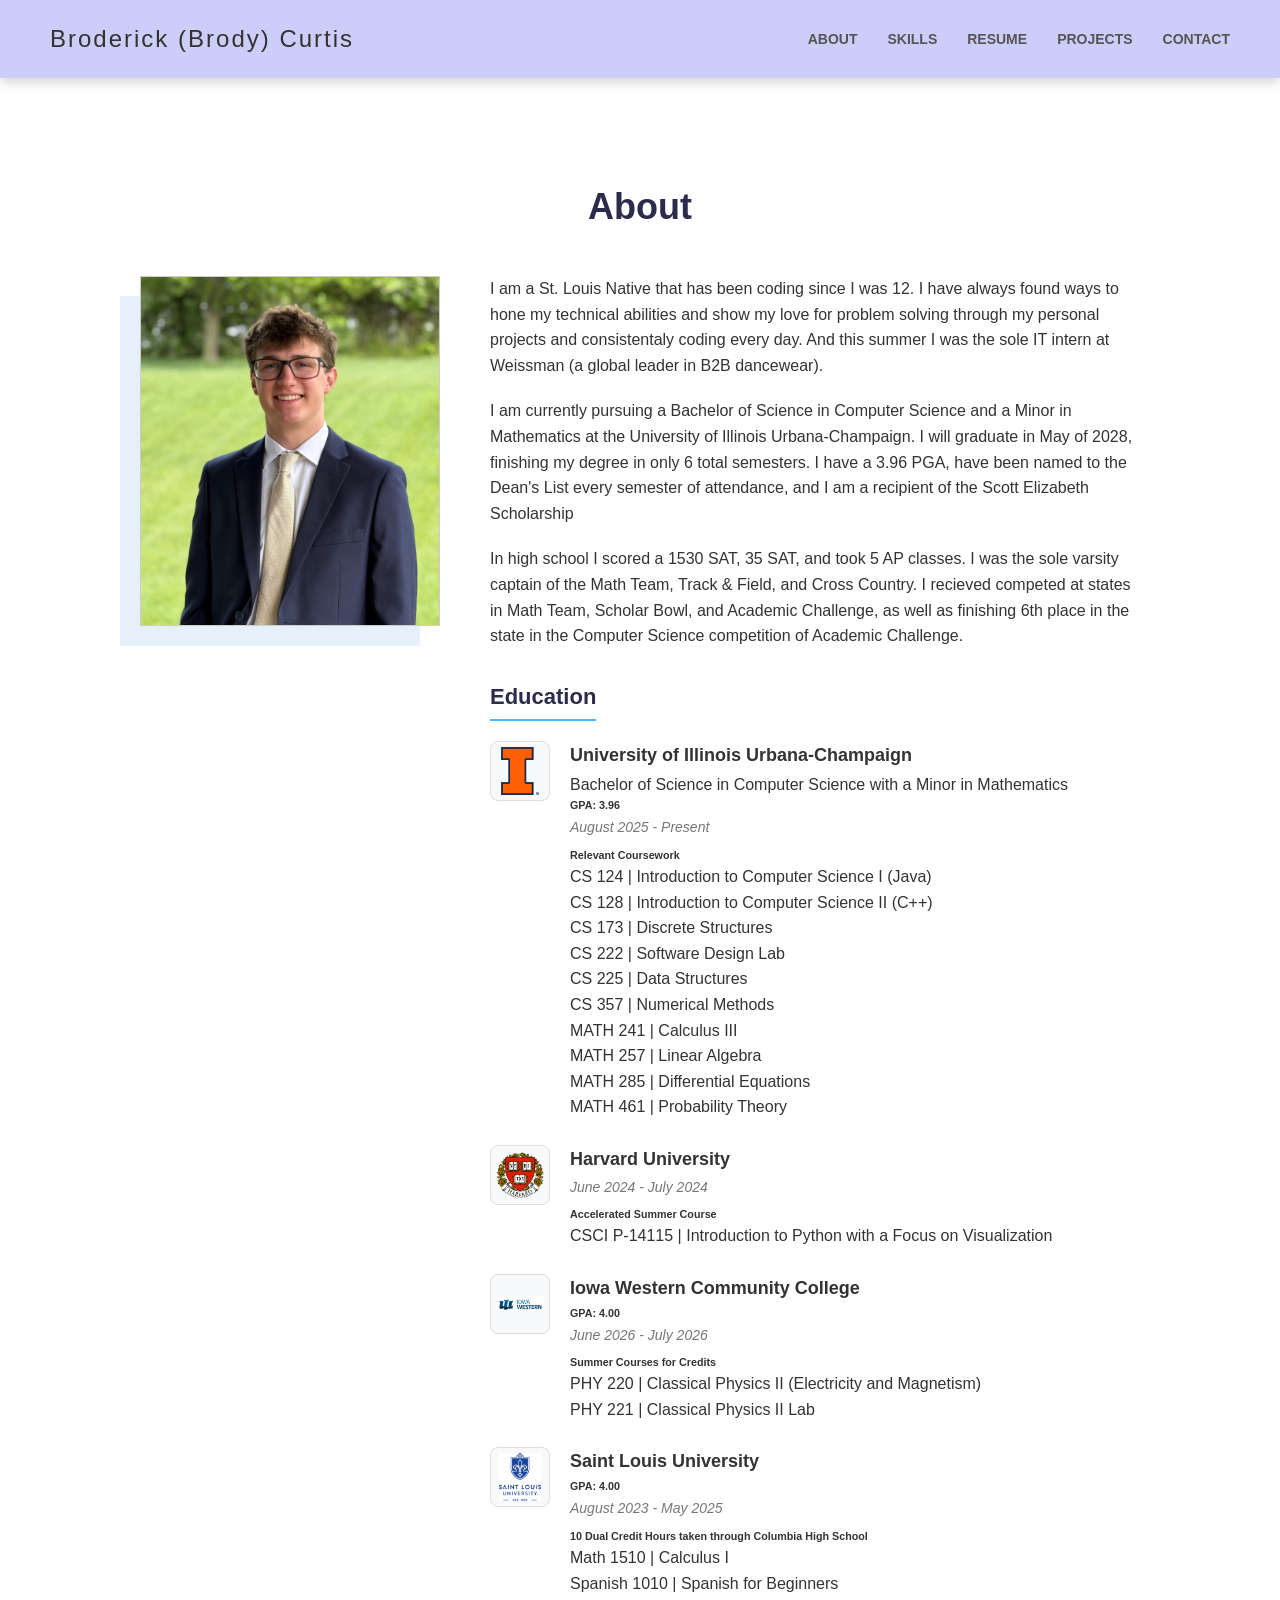
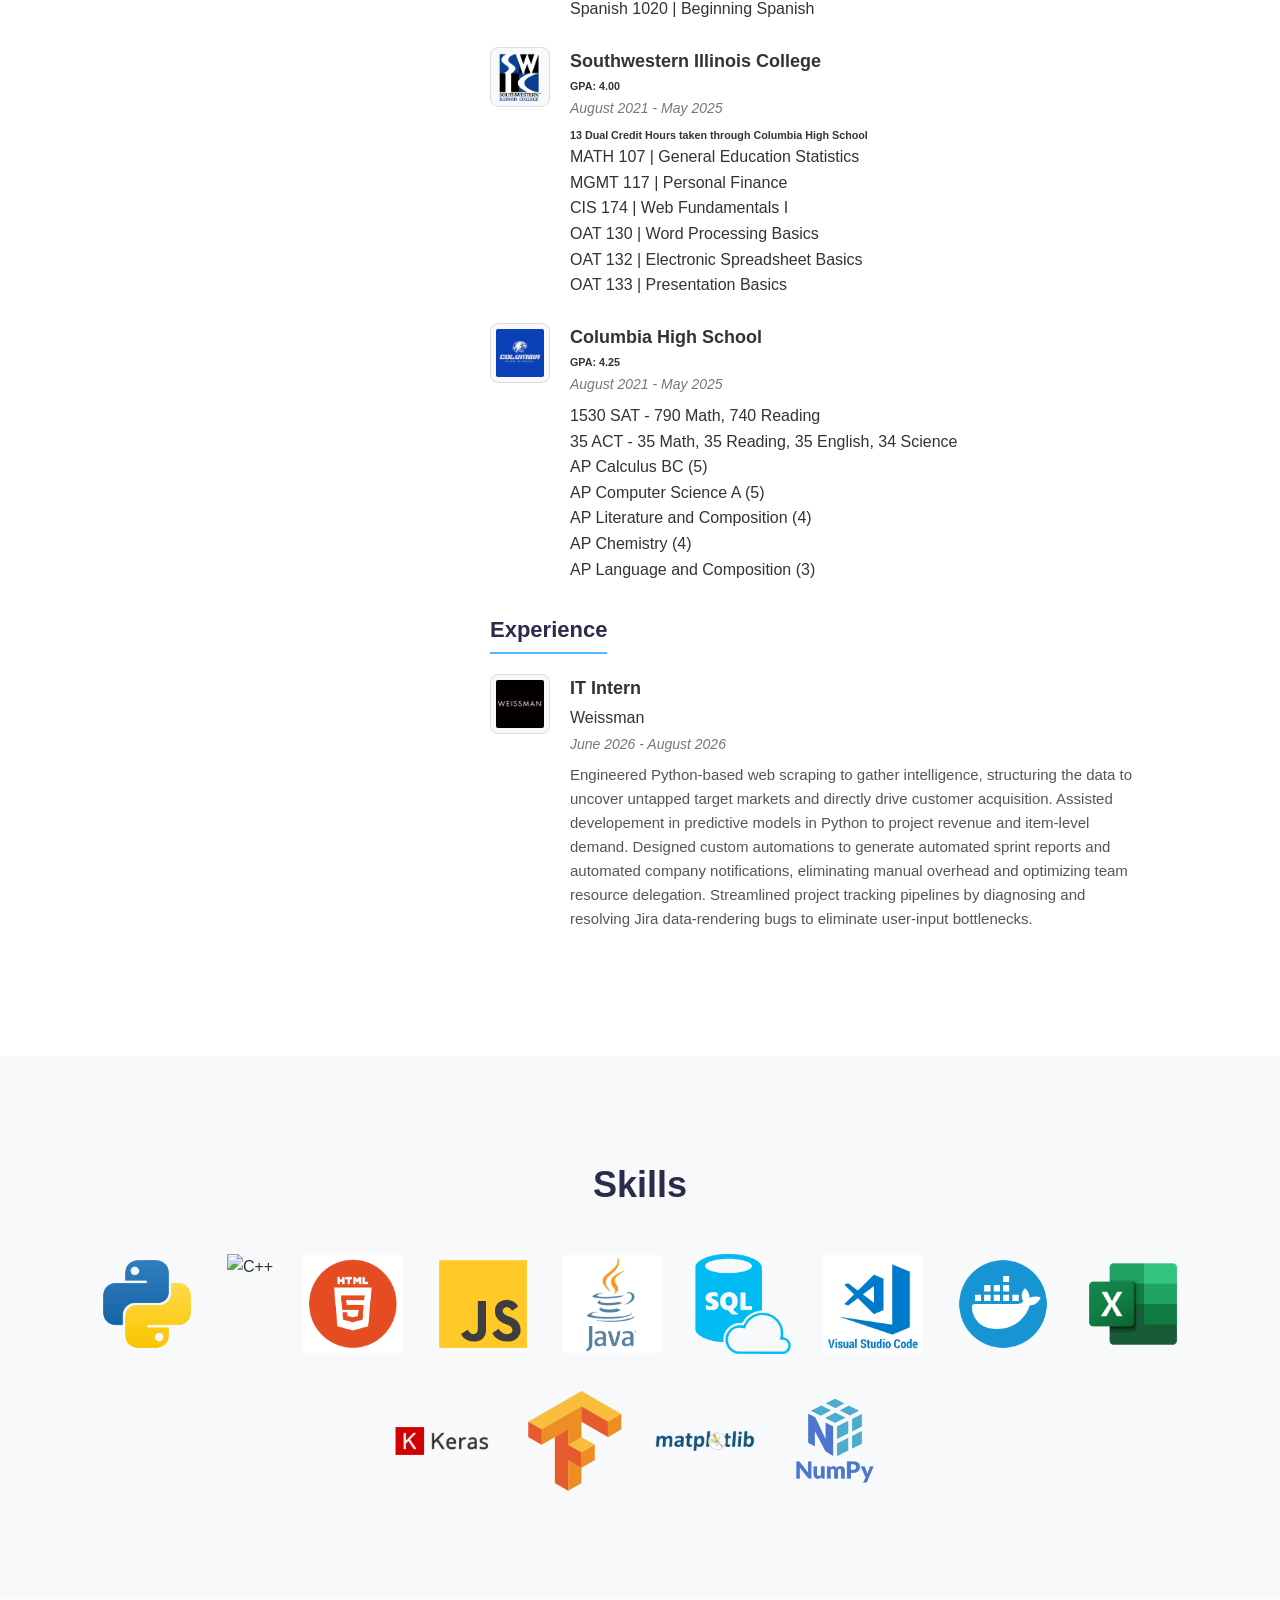
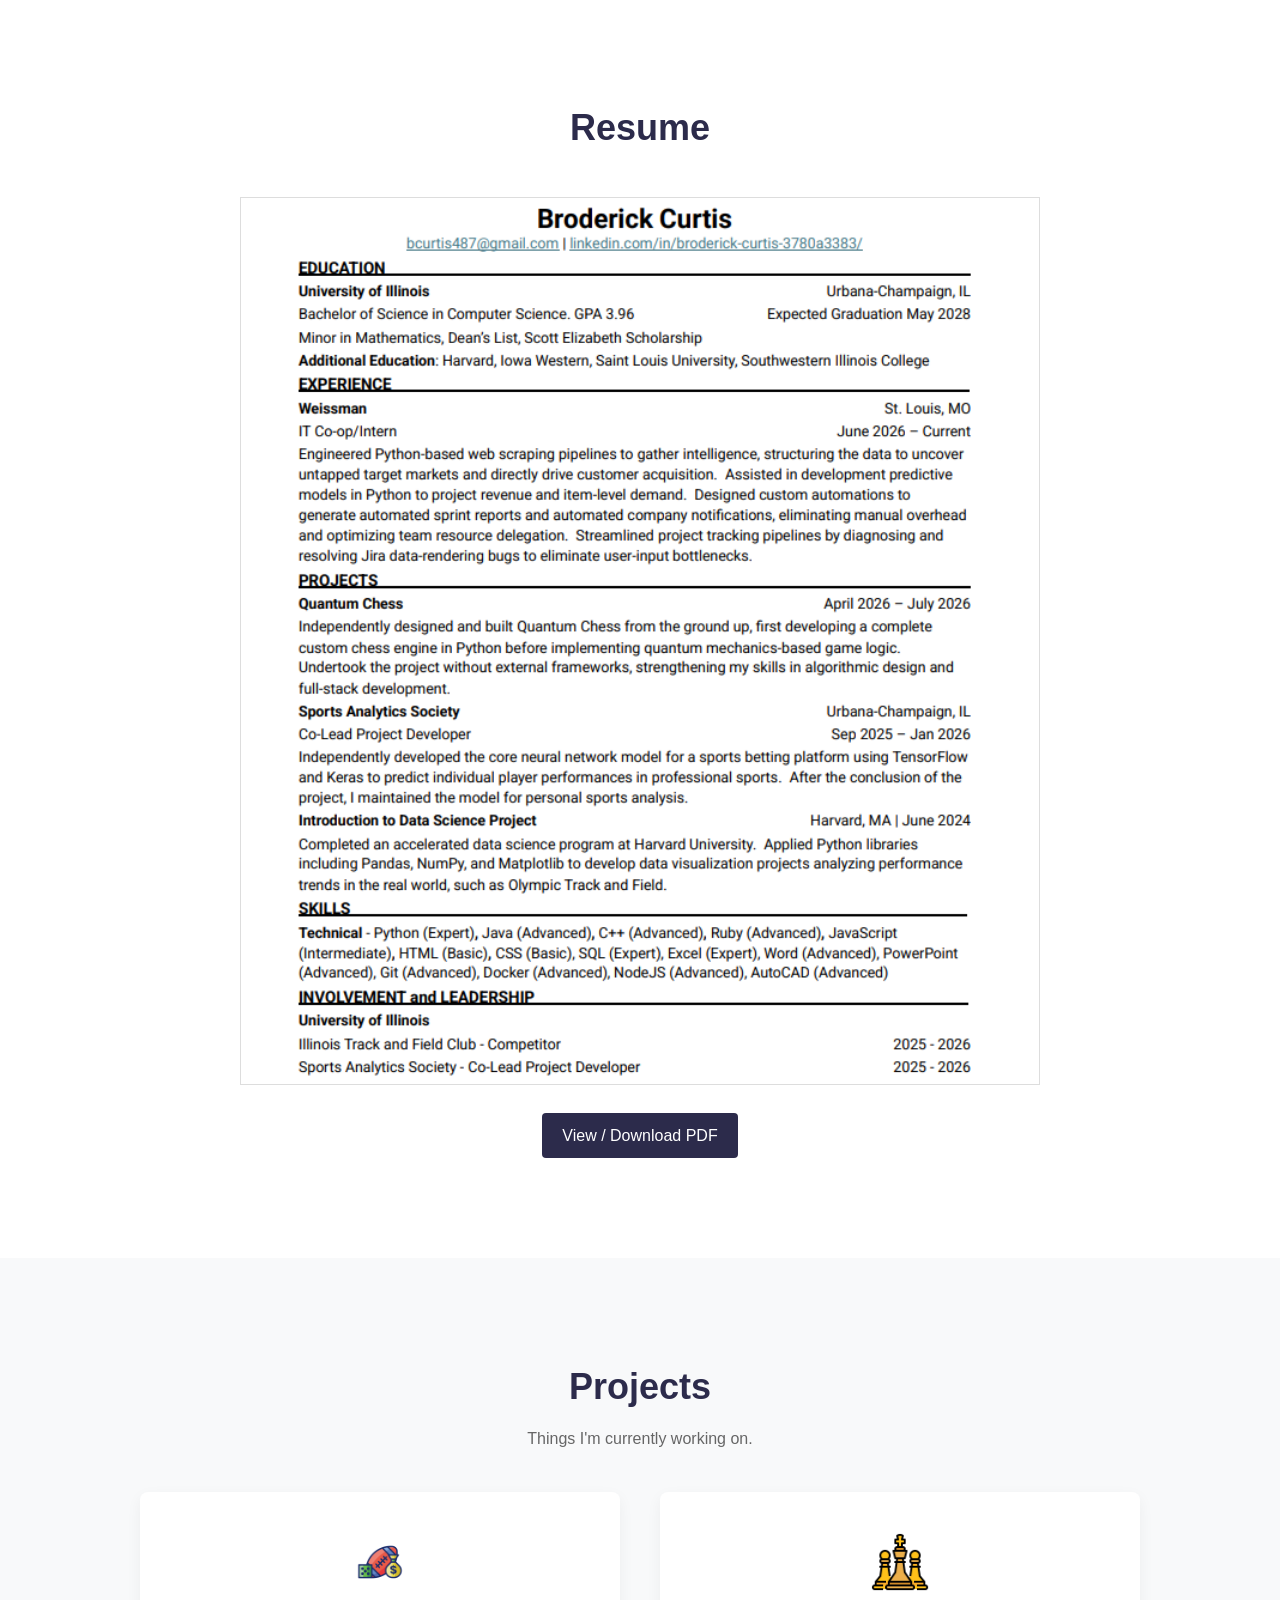
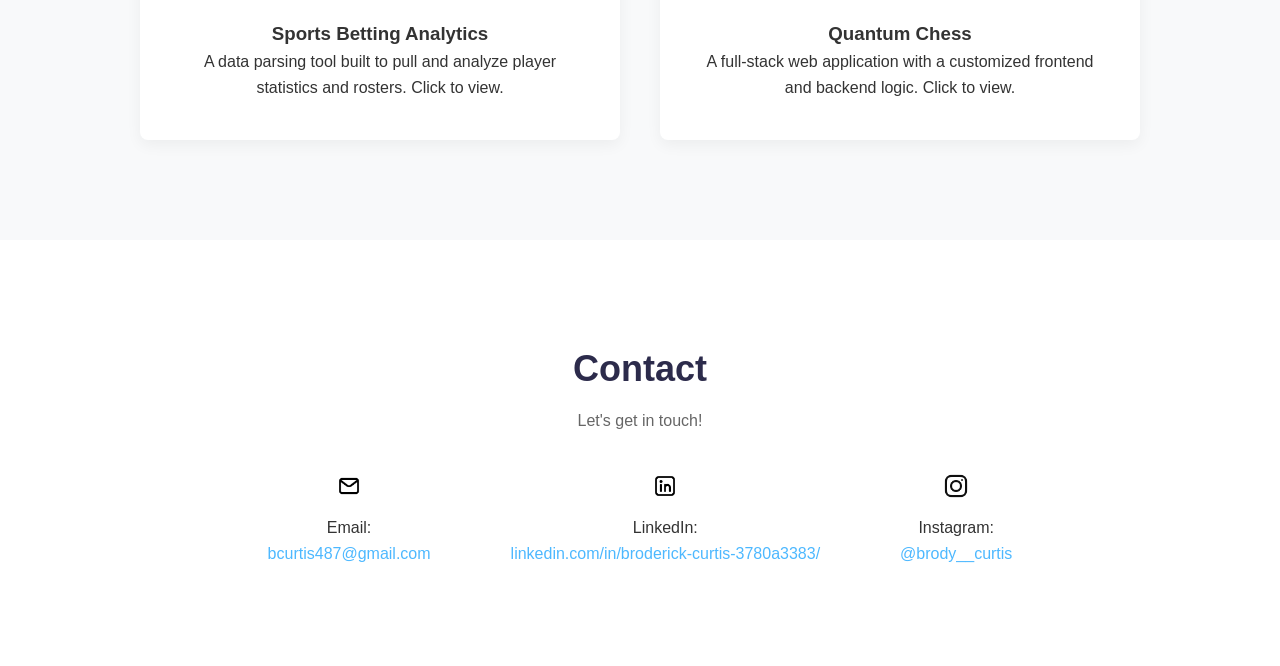
==== index.html @ 3bd526bf "Added math minor to description. Cropped resume.  Added color to titlebar" ====
<!DOCTYPE html>
<html lang="en">
<head>
    <meta charset="UTF-8">
    <meta name="viewport" content="width=device-width, initial-scale=1.0">
    <title>My Portfolio</title>
    <link rel="stylesheet" href="style.css">
</head>
<body>

    <!-- Locked Top Navigation -->
    <header class="navbar">
        <div class="logo">Broderick (Brody) Curtis</div>
        <nav>
            <ul>
                <li><a href="#about">ABOUT</a></li>
                <li><a href="#skills">SKILLS</a></li>
                <li><a href="#resume">RESUME</a></li>
                <li><a href="#projects">PROJECTS</a></li>
                <li><a href="#contact">CONTACT</a></li>
            </ul>
        </nav>
    </header>

    <!-- About Section -->
    <section id="about" class="section-container">
        <h2>About</h2>
        <div class="about-content">
            <div class="photo-placeholder">
                <img src="assets/HeadshotSum26.jpg" alt="Profile Photo Placeholder">
            </div>
            <div class="about-text">
                <p>I am a St. Louis Native that has been coding since I was 12.  I have always found ways to hone my technical abilities and show my love for problem solving through my personal projects and consistentaly coding every day.  And this summer I was the sole IT intern at Weissman (a global leader in B2B dancewear).</p>
                <p>I am currently pursuing a Bachelor of Science in Computer Science and a Minor in Mathematics at the University of Illinois Urbana-Champaign.  I will graduate in May of 2028, finishing my degree in only 6 total semesters.  I have a 3.96 PGA, have been named to the Dean's List every semester of attendance, and I am a recipient of the Scott Elizabeth Scholarship</p>
                <p>In high school I scored a 1530 SAT, 35 SAT, and took 5 AP classes.  I was the sole varsity captain of the Math Team, Track & Field, and Cross Country.  I recieved competed at states in Math Team, Scholar Bowl, and Academic Challenge, as well as finishing 6th place in the state in the Computer Science competition of Academic Challenge.</p>

                <!-- NEW: Education Section -->
                <div class="resume-subsection">
                    <h3>Education</h3>
                    
                    <!-- Copy from here down to add another Education entry -->
                    <div class="info-block">
                        <img src="assets/Illinois.png" alt="School Logo" class="info-logo">
                        <div class="info-details">
                            <h4>University of Illinois Urbana-Champaign</h4>
                            <p>Bachelor of Science in Computer Science with a Minor in Mathematics</p>
                            <h6>GPA: 3.96</h6>
                            <p class="date">August 2025 - Present</p>
                            <h6>Relevant Coursework</h6>
                            <p>CS 124 | Introduction to Computer Science I (Java)</p>
                            <p>CS 128 | Introduction to Computer Science II (C++)</p>
                            <p>CS 173 | Discrete Structures</p>
                            <p>CS 222 | Software Design Lab</p>
                            <p>CS 225 | Data Structures</p>
                            <p>CS 357 | Numerical Methods</p>
                            <p>MATH 241 | Calculus III</p>
                            <p>MATH 257 | Linear Algebra</p>
                            <p>MATH 285 | Differential Equations</p>
                            <p>MATH 461 | Probability Theory</p>
                        </div>
                    </div>

                    <div class="info-block">
                        <img src="assets/harvard.png" alt="School Logo" class="info-logo">
                        <div class="info-details">
                            <h4>Harvard University</h4>
                            <p class="date">June 2024 - July 2024</p>
                            <h6>Accelerated Summer Course</h6>
                            <p>CSCI P-14115 | Introduction to Python with a Focus on Visualization</p>
                        </div>
                    </div>

                    <div class="info-block">
                        <img src="assets/IWCC.jpg" alt="School Logo" class="info-logo">
                        <div class="info-details">
                            <h4>Iowa Western Community College</h4>
                            <h6>GPA: 4.00</h6>
                            <p class="date">June 2026 - July 2026</p>
                            <h6>Summer Courses for Credits</h6>
                            <p>PHY 220 | Classical Physics II (Electricity and Magnetism)</p>
                            <p>PHY 221 | Classical Physics II Lab</p>
                        </div>
                    </div>

                    <div class="info-block">
                        <img src="assets/SLU.jpg" alt="School Logo" class="info-logo">
                        <div class="info-details">
                            <h4>Saint Louis University</h4>
                            <h6>GPA: 4.00</h6>
                            <p class="date">August 2023 - May 2025</p>
                            <h6>10 Dual Credit Hours taken through Columbia High School</h6>
                            <p>Math 1510 | Calculus I</p>
                            <p>Spanish 1010 | Spanish for Beginners</p>
                            <p>Spanish 1020 | Beginning Spanish</p>
                        </div>
                    </div>

                    <div class="info-block">
                        <img src="assets/SWIC.jpg" alt="School Logo" class="info-logo">
                        <div class="info-details">
                            <h4>Southwestern Illinois College</h4>
                            <h6>GPA: 4.00</h6>
                            <p class="date">August 2021 - May 2025</p>
                            <h6>13 Dual Credit Hours taken through Columbia High School</h6>
                            <p>MATH 107 | General Education Statistics</p>
                            <p>MGMT 117 | Personal Finance</p>
                            <p>CIS 174 | Web Fundamentals I</p>
                            <p>OAT 130 | Word Processing Basics</p>
                            <p>OAT 132 | Electronic Spreadsheet Basics</p>
                            <p>OAT 133 | Presentation Basics</p>
                        </div>
                    </div>

                    <div class="info-block">
                        <img src="assets/columbia.jpg" alt="School Logo" class="info-logo">
                        <div class="info-details">
                            <h4>Columbia High School</h4>
                            <h6>GPA: 4.25</h6>
                            <p class="date">August 2021 - May 2025</p>
                            <p>1530 SAT - 790 Math, 740 Reading</p>
                            <p>35 ACT - 35 Math, 35 Reading, 35 English, 34 Science</p>
                            <p>AP Calculus BC (5)</p>
                            <p>AP Computer Science A (5)</p>
                            <p>AP Literature and Composition (4)</p>
                            <p>AP Chemistry (4)</p>
                            <p>AP Language and Composition (3)</p>
                        </div>
                    </div>
                    <!-- End of Education entry -->

                </div>

                <!-- NEW: Experience Section -->
                <div class="resume-subsection">
                    <h3>Experience</h3>
                    
                    <!-- Copy from here down to add another Experience entry -->
                    <div class="info-block">
                        <img src="assets/weissman.jpg" alt="Company Logo" class="info-logo">
                        <div class="info-details">
                            <h4>IT Intern</h4>
                            <p>Weissman</p>
                            <p class="date">June 2026 - August 2026</p>
                            <p class="description">Engineered Python-based web scraping to gather intelligence, structuring the data to uncover untapped target markets and directly drive customer acquisition.  Assisted developement in predictive models in Python to project revenue and item-level demand. Designed custom automations to generate automated sprint reports and automated company notifications, eliminating manual overhead and optimizing team resource delegation. Streamlined project tracking pipelines by diagnosing and resolving Jira data-rendering bugs to eliminate user-input bottlenecks.</p>
                        </div>
                    </div>
                    <!-- End of Experience entry -->

                </div>
            </div>
        </div>
    </section>

    <!-- Skills Section -->
    <section id="skills" class="section-container bg-light">
        <h2>Skills</h2>
        <div class="skills-grid">
            <div class="skill"><img src="assets/python.png" alt="Python"></div>
            <div class="skill"><img src="assets/cpp.png" alt="C++"></div>
            <div class="skill"><img src="assets/html5.png" alt="HTML/CSS"></div>
            <div class="skill"><img src="assets/js.png" alt="JavaScript"></div>
            <div class="skill"><img src="assets/java.png" alt="Java"></div>
            <div class="skill"><img src="assets/sql.png" alt="SQL"></div>
            <div class="skill"><img src="assets/vscode.png" alt="VSCode"></div>
            <div class="skill"><img src="assets/docker.png" alt="Docker"></div>
            <div class="skill"><img src="assets/excel.png" alt="Excel"></div>
            <div class="skill"><img src="assets/keras.avif" alt="Keras"></div>
            <div class="skill"><img src="assets/tensorflow.png" alt="Tensorflow"></div>
            <div class="skill"><img src="assets/matplotlib.webp" alt="MatPlotLib"></div>
            <div class="skill"><img src="assets/numpy.png" alt="Numpy"></div>
        </div>
    </section>

    <!-- Resume Section -->
    <section id="resume" class="section-container">
        <h2>Resume</h2>
        <div class="resume-placeholder">
            <img src="assets/Resume.png" alt="Resume">
            <!-- Optional: A button to download the PDF -->
            <br>
            <a href="assets/Resume.pdf" target="_blank" class="btn">View / Download PDF</a>
        </div>
    </section>

    <!-- Projects Section -->
    <section id="projects" class="section-container bg-light">
        <h2>Projects</h2>
        <p class="subtitle">Things I'm currently working on.</p>
        
        <div class="projects-grid">
            <!-- Project 1 -->
            <a href="projects/prediction-vegas/frontend/index.html" class="project-card">
                <img src="assets/sportsbet.png" alt="Chess App Icon" class="project-icon">
                <h3>Sports Betting Analytics</h3>
                <p>A data parsing tool built to pull and analyze player statistics and rosters. Click to view.</p>
            </a>

            <!-- Project 2 -->
            <a href="projects/Quantum_Chess/templates/index.html" class="project-card">
                <img src="assets/chess.png" alt="Analytics Icon" class="project-icon">
                <h3>Quantum Chess</h3>
                <p>A full-stack web application with a customized frontend and backend logic. Click to view.</p>
            </a>
        </div>
    </section>

    <!-- Contact Section -->
    <section id="contact" class="section-container">
        <h2>Contact</h2>
        <p class="subtitle">Let's get in touch!</p>
        <div class="contact-grid">
            <div class="contact-item">
                <img src="assets/email.png" alt="Email">
                <p>Email:</p>
                <a href="mailto:bcurtis487@gmail.com">bcurtis487@gmail.com</a>
            </div>
            <div class="contact-item">
                <img src="assets/linkedin.png" alt="LinkedIn">
                <p>LinkedIn:</p>
                <a href="https://www.linkedin.com/in/broderick-curtis-3780a3383/">linkedin.com/in/broderick-curtis-3780a3383/</a>
            </div>
            <div class="contact-item">
                <img src="assets/instagram.png" alt="Instagram">
                <p>Instagram:</p>
                <a href="https://www.instagram.com/brody__curtis/">@brody__curtis</a>
            </div>
        </div>
    </section>

</body>
</html>
---- style.css ----
/* --- Global Styles --- */
* {
    margin: 0;
    padding: 0;
    box-sizing: border-box;
    font-family: 'Segoe UI', Tahoma, Geneva, Verdana, sans-serif;
}

html {
    scroll-behavior: smooth; /* Enables the smooth scroll when clicking nav links */
}

body {
    color: #333;
    line-height: 1.6;
}

.bg-light {
    background-color: #f8f9fa; /* Slight off-white background for alternating sections */
}

/* --- Navigation Bar --- */
.navbar {
    position: sticky;
    top: 0;
    background-color: rgba(200,200,250,0.9);
    display: flex;
    justify-content: space-between;
    align-items: center;
    padding: 20px 50px;
    box-shadow: 0 5px 10px rgba(0,0,0,0.15);
    z-index: 1000;
}

.navbar .logo {
    font-size: 24px;
    letter-spacing: 2px;
    font-weight: 300;
}

.navbar nav ul {
    list-style: none;
    display: flex;
    gap: 30px;
}

.navbar nav ul li a {
    text-decoration: none;
    color: #555;
    font-size: 14px;
    font-weight: 600;
    text-transform: uppercase;
    transition: color 0.3s;
}

.navbar nav ul li a:hover {
    color: #4db8ff;
}

/* --- Section Containers --- */
.section-container {
    padding: 100px 50px; /* The 100px top padding ensures the sticky header doesn't cover content */
    text-align: center;
}

.section-container h2 {
    font-size: 36px;
    color: #2c2b4b;
    margin-bottom: 40px;
}

.subtitle {
    margin-top: -30px;
    margin-bottom: 40px;
    color: #666;
}

/* --- About Section --- */
.about-content {
    display: flex;
    justify-content: center;
    align-items: flex-start;
    gap: 50px;
    max-width: 1000px;
    margin: 0 auto;
    text-align: left;
}

.photo-placeholder img {
    width: 300px;
    height: 350px;
    object-fit: cover;
    background-color: #ddd;
    border: 1px solid #ccc;
    box-shadow: -20px 20px 0px #e6f0fa; /* Creates that offset square look from your reference */
}

.about-text p {
    margin-bottom: 20px;
}

/* --- Skills Section --- */
.skills-grid {
    display: flex;
    justify-content: center;
    gap: 30px;
    flex-wrap: wrap;
}

.skill img {
    width: 100px;
    height: 100px;
    object-fit: contain;
}

/* --- Projects Section --- */
.projects-grid {
    display: flex;
    justify-content: center;
    gap: 40px;
    max-width: 1000px;
    margin: 0 auto;
}

.project-card {
    background: white;
    padding: 40px;
    border-radius: 8px;
    box-shadow: 0 5px 15px rgba(0,0,0,0.05);
    text-decoration: none;
    color: inherit;
    flex: 1;
    transition: transform 0.3s;
}

.project-card:hover {
    transform: translateY(-5px);
}

.project-icon {
    width: 60px;
    margin-bottom: 20px;
}

/* --- Resume Section --- */
.resume-placeholder img {
    max-width: 800px;
    width: 100%;
    border: 1px solid #ddd;
    margin-bottom: 20px;
}

.btn {
    display: inline-block;
    padding: 10px 20px;
    background-color: #2c2b4b;
    color: white;
    text-decoration: none;
    border-radius: 4px;
}

/* --- Contact Section --- */
.contact-grid {
    display: flex;
    justify-content: center;
    gap: 80px;
    margin-top: 20px;
}

.contact-item img {
    width: 24px;
    margin-bottom: 10px;
}

.contact-item a {
    color: #4db8ff;
    text-decoration: none;
}

/* --- Resume Subsections (Education & Experience) --- */
.resume-subsection {
    margin-top: 30px;
}

.resume-subsection h3 {
    font-size: 22px;
    color: #2c2b4b;
    margin-bottom: 20px;
    border-bottom: 2px solid #4db8ff;
    display: inline-block;
    padding-bottom: 5px;
}

.info-block {
    display: flex;
    align-items: flex-start;
    gap: 20px;
    margin-bottom: 25px;
}

.info-logo {
    width: 60px;
    height: 60px;
    object-fit: contain;
    border-radius: 8px; 
    background-color: #f8f9fa; /* Matches your light backgrounds */
    padding: 5px;
    border: 1px solid #ddd;
    flex-shrink: 0; /* Prevents the logo from shrinking if the text gets long */
}

.info-details h4 {
    font-size: 18px;
    color: #333;
    margin-bottom: 2px;
}

.info-details p {
    margin-bottom: 0; /* Overrides the 20px margin from your global paragraph styles */
}

.info-details .date {
    font-size: 14px;
    color: #777;
    font-style: italic;
    margin-top: 2px;
    margin-bottom: 8px;
}

.info-details .description {
    font-size: 15px;
    color: #555;
}
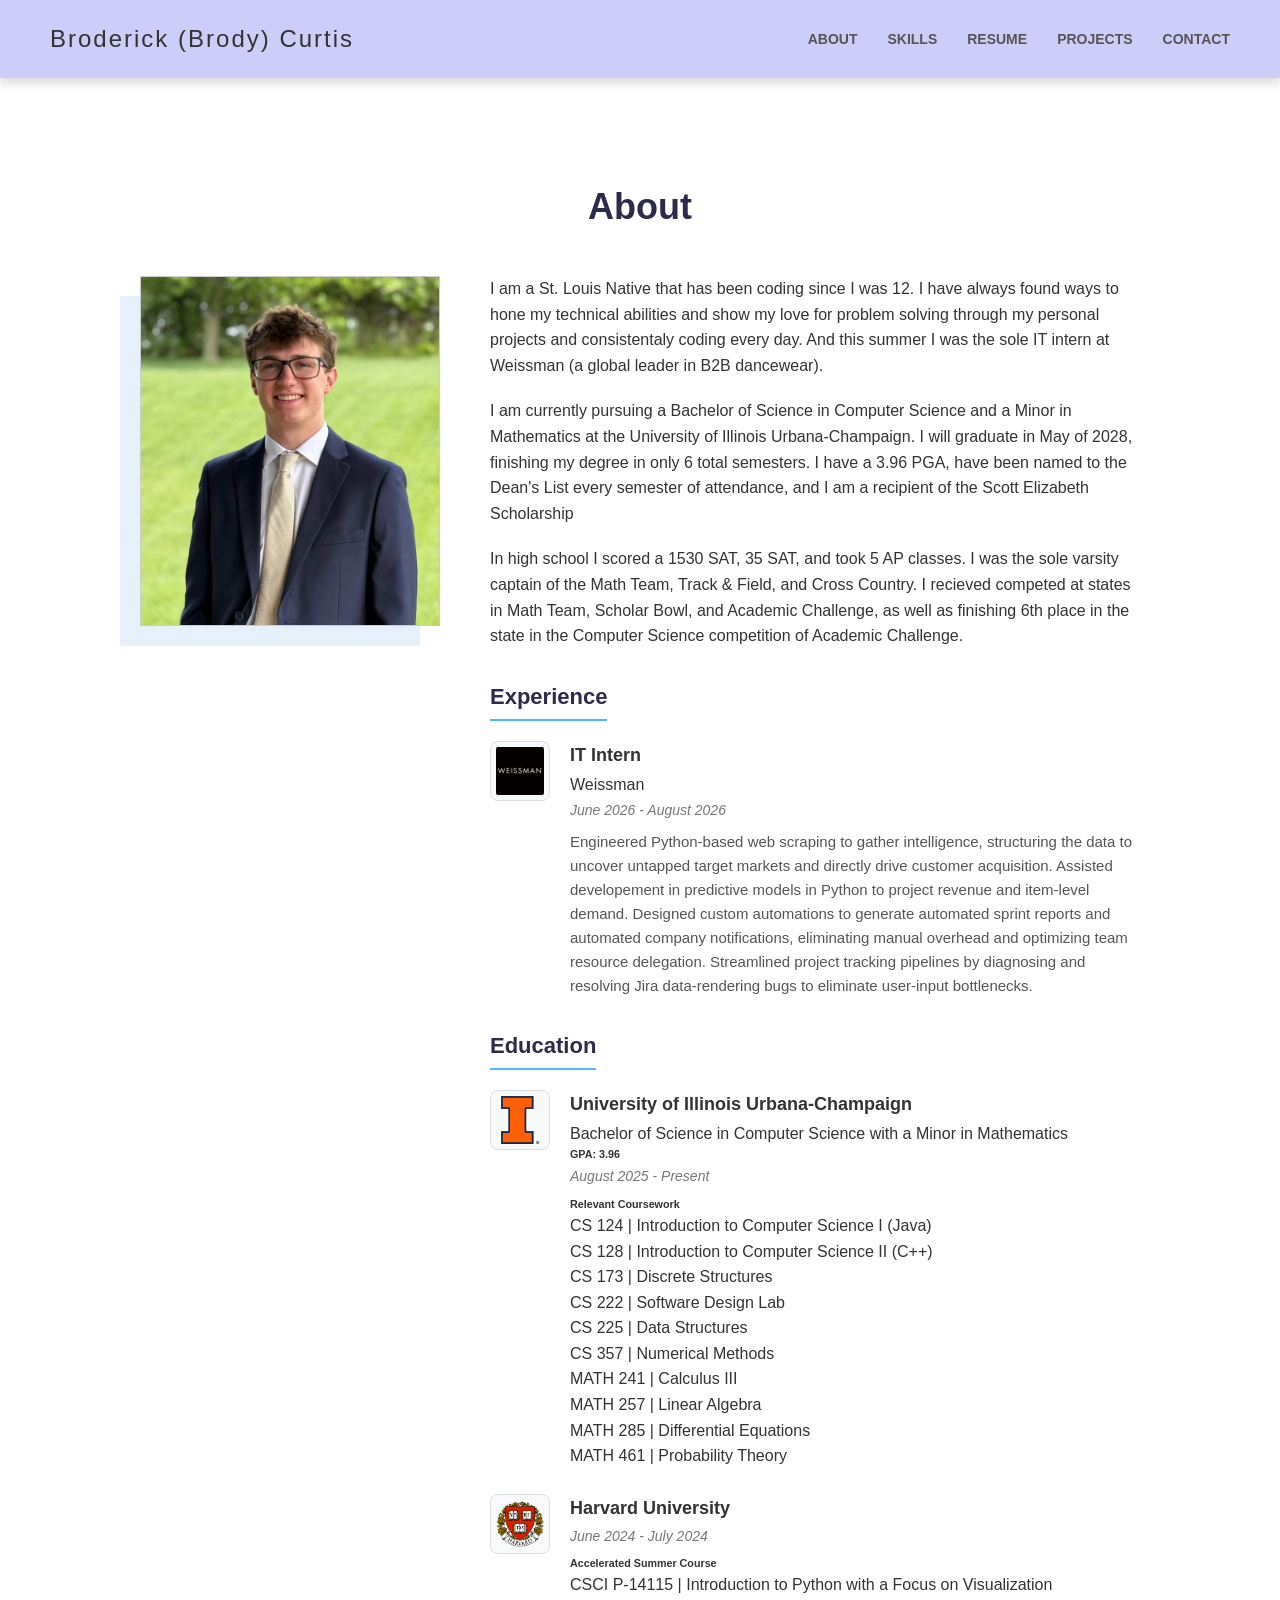
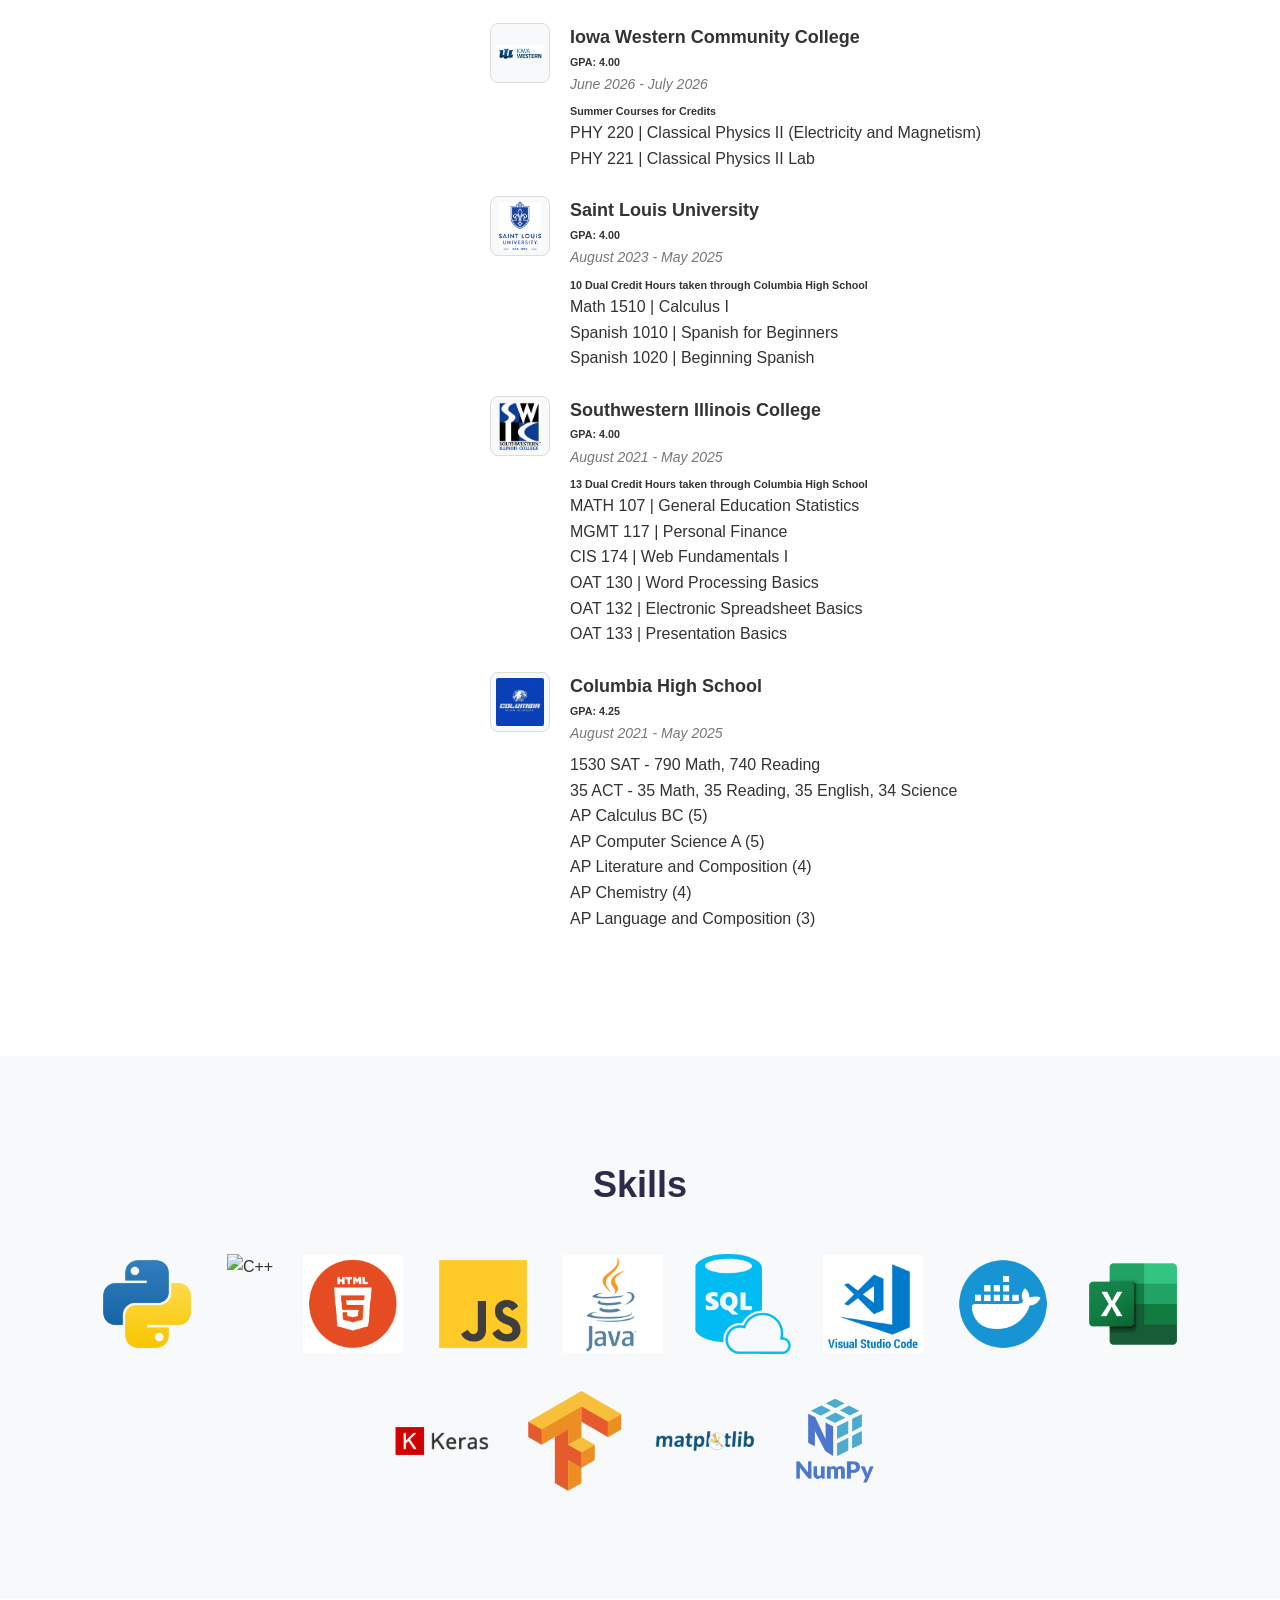
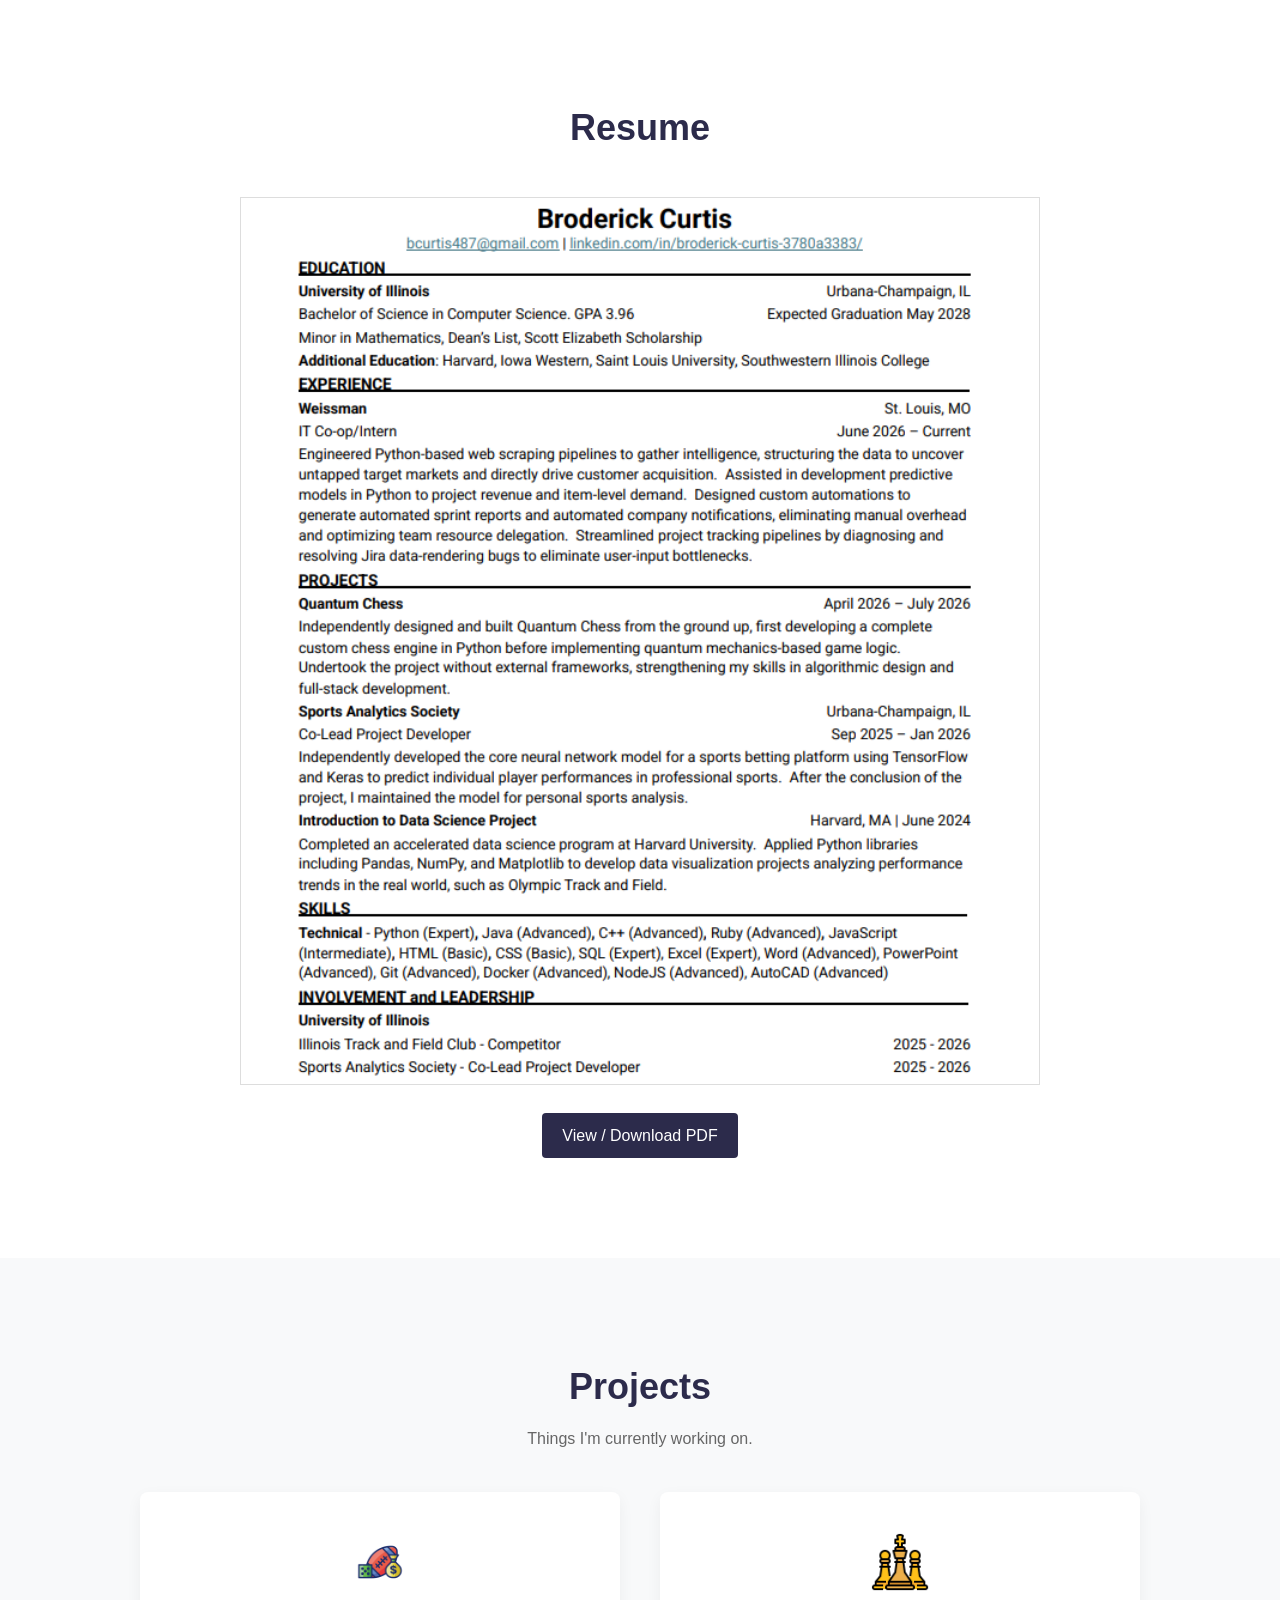
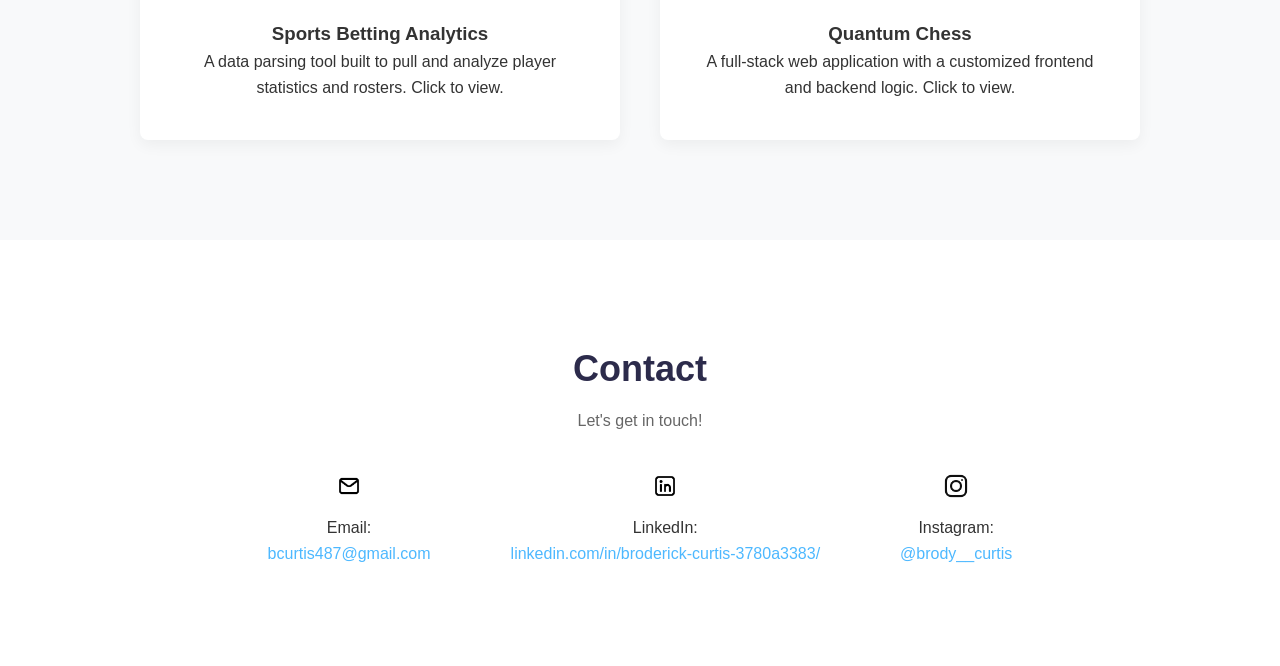
==== commit cf9fc05c: "Removed redundant comments and swithced the experience and education sections" ====
--- a/index.html
+++ b/index.html
@@ -8,7 +8,6 @@
 </head>
 <body>
 
-    <!-- Locked Top Navigation -->
     <header class="navbar">
         <div class="logo">Broderick (Brody) Curtis</div>
         <nav>
@@ -33,12 +32,23 @@
                 <p>I am a St. Louis Native that has been coding since I was 12.  I have always found ways to hone my technical abilities and show my love for problem solving through my personal projects and consistentaly coding every day.  And this summer I was the sole IT intern at Weissman (a global leader in B2B dancewear).</p>
                 <p>I am currently pursuing a Bachelor of Science in Computer Science and a Minor in Mathematics at the University of Illinois Urbana-Champaign.  I will graduate in May of 2028, finishing my degree in only 6 total semesters.  I have a 3.96 PGA, have been named to the Dean's List every semester of attendance, and I am a recipient of the Scott Elizabeth Scholarship</p>
                 <p>In high school I scored a 1530 SAT, 35 SAT, and took 5 AP classes.  I was the sole varsity captain of the Math Team, Track & Field, and Cross Country.  I recieved competed at states in Math Team, Scholar Bowl, and Academic Challenge, as well as finishing 6th place in the state in the Computer Science competition of Academic Challenge.</p>
-
-                <!-- NEW: Education Section -->
+                
+                <div class="resume-subsection">
+                    <h3>Experience</h3>
+                    <div class="info-block">
+                        <img src="assets/weissman.jpg" alt="Company Logo" class="info-logo">
+                        <div class="info-details">
+                            <h4>IT Intern</h4>
+                            <p>Weissman</p>
+                            <p class="date">June 2026 - August 2026</p>
+                            <p class="description">Engineered Python-based web scraping to gather intelligence, structuring the data to uncover untapped target markets and directly drive customer acquisition.  Assisted developement in predictive models in Python to project revenue and item-level demand. Designed custom automations to generate automated sprint reports and automated company notifications, eliminating manual overhead and optimizing team resource delegation. Streamlined project tracking pipelines by diagnosing and resolving Jira data-rendering bugs to eliminate user-input bottlenecks.</p>
+                        </div>
+                    </div>
+                </div>
+
                 <div class="resume-subsection">
                     <h3>Education</h3>
                     
-                    <!-- Copy from here down to add another Education entry -->
                     <div class="info-block">
                         <img src="assets/Illinois.png" alt="School Logo" class="info-logo">
                         <div class="info-details">
@@ -126,32 +136,11 @@
                             <p>AP Language and Composition (3)</p>
                         </div>
                     </div>
-                    <!-- End of Education entry -->
-
                 </div>
-
-                <!-- NEW: Experience Section -->
-                <div class="resume-subsection">
-                    <h3>Experience</h3>
-                    
-                    <!-- Copy from here down to add another Experience entry -->
-                    <div class="info-block">
-                        <img src="assets/weissman.jpg" alt="Company Logo" class="info-logo">
-                        <div class="info-details">
-                            <h4>IT Intern</h4>
-                            <p>Weissman</p>
-                            <p class="date">June 2026 - August 2026</p>
-                            <p class="description">Engineered Python-based web scraping to gather intelligence, structuring the data to uncover untapped target markets and directly drive customer acquisition.  Assisted developement in predictive models in Python to project revenue and item-level demand. Designed custom automations to generate automated sprint reports and automated company notifications, eliminating manual overhead and optimizing team resource delegation. Streamlined project tracking pipelines by diagnosing and resolving Jira data-rendering bugs to eliminate user-input bottlenecks.</p>
-                        </div>
-                    </div>
-                    <!-- End of Experience entry -->
-
-                </div>
-            </div>
-        </div>
-    </section>
-
-    <!-- Skills Section -->
+            </div>
+        </div>
+    </section>
+
     <section id="skills" class="section-container bg-light">
         <h2>Skills</h2>
         <div class="skills-grid">
@@ -171,31 +160,26 @@
         </div>
     </section>
 
-    <!-- Resume Section -->
     <section id="resume" class="section-container">
         <h2>Resume</h2>
         <div class="resume-placeholder">
             <img src="assets/Resume.png" alt="Resume">
-            <!-- Optional: A button to download the PDF -->
             <br>
             <a href="assets/Resume.pdf" target="_blank" class="btn">View / Download PDF</a>
         </div>
     </section>
 
-    <!-- Projects Section -->
     <section id="projects" class="section-container bg-light">
         <h2>Projects</h2>
         <p class="subtitle">Things I'm currently working on.</p>
         
         <div class="projects-grid">
-            <!-- Project 1 -->
             <a href="projects/prediction-vegas/frontend/index.html" class="project-card">
                 <img src="assets/sportsbet.png" alt="Chess App Icon" class="project-icon">
                 <h3>Sports Betting Analytics</h3>
                 <p>A data parsing tool built to pull and analyze player statistics and rosters. Click to view.</p>
             </a>
 
-            <!-- Project 2 -->
             <a href="projects/Quantum_Chess/templates/index.html" class="project-card">
                 <img src="assets/chess.png" alt="Analytics Icon" class="project-icon">
                 <h3>Quantum Chess</h3>
@@ -204,7 +188,6 @@
         </div>
     </section>
 
-    <!-- Contact Section -->
     <section id="contact" class="section-container">
         <h2>Contact</h2>
         <p class="subtitle">Let's get in touch!</p>
--- a/style.css
+++ b/style.css
@@ -7,7 +7,7 @@
 }
 
 html {
-    scroll-behavior: smooth; /* Enables the smooth scroll when clicking nav links */
+    scroll-behavior: smooth;
 }
 
 body {
@@ -16,10 +16,9 @@
 }
 
 .bg-light {
-    background-color: #f8f9fa; /* Slight off-white background for alternating sections */
-}
-
-/* --- Navigation Bar --- */
+    background-color: #f8f9fa;
+}
+
 .navbar {
     position: sticky;
     top: 0;
@@ -57,9 +56,8 @@
     color: #4db8ff;
 }
 
-/* --- Section Containers --- */
 .section-container {
-    padding: 100px 50px; /* The 100px top padding ensures the sticky header doesn't cover content */
+    padding: 100px 50px;
     text-align: center;
 }
 
@@ -75,7 +73,6 @@
     color: #666;
 }
 
-/* --- About Section --- */
 .about-content {
     display: flex;
     justify-content: center;
@@ -92,14 +89,13 @@
     object-fit: cover;
     background-color: #ddd;
     border: 1px solid #ccc;
-    box-shadow: -20px 20px 0px #e6f0fa; /* Creates that offset square look from your reference */
+    box-shadow: -20px 20px 0px #e6f0fa;
 }
 
 .about-text p {
     margin-bottom: 20px;
 }
 
-/* --- Skills Section --- */
 .skills-grid {
     display: flex;
     justify-content: center;
@@ -113,7 +109,6 @@
     object-fit: contain;
 }
 
-/* --- Projects Section --- */
 .projects-grid {
     display: flex;
     justify-content: center;
@@ -142,7 +137,6 @@
     margin-bottom: 20px;
 }
 
-/* --- Resume Section --- */
 .resume-placeholder img {
     max-width: 800px;
     width: 100%;
@@ -159,7 +153,6 @@
     border-radius: 4px;
 }
 
-/* --- Contact Section --- */
 .contact-grid {
     display: flex;
     justify-content: center;
@@ -177,7 +170,6 @@
     text-decoration: none;
 }
 
-/* --- Resume Subsections (Education & Experience) --- */
 .resume-subsection {
     margin-top: 30px;
 }
@@ -203,10 +195,10 @@
     height: 60px;
     object-fit: contain;
     border-radius: 8px; 
-    background-color: #f8f9fa; /* Matches your light backgrounds */
+    background-color: #f8f9fa;
     padding: 5px;
     border: 1px solid #ddd;
-    flex-shrink: 0; /* Prevents the logo from shrinking if the text gets long */
+    flex-shrink: 0;
 }
 
 .info-details h4 {
@@ -216,7 +208,7 @@
 }
 
 .info-details p {
-    margin-bottom: 0; /* Overrides the 20px margin from your global paragraph styles */
+    margin-bottom: 0;
 }
 
 .info-details .date {
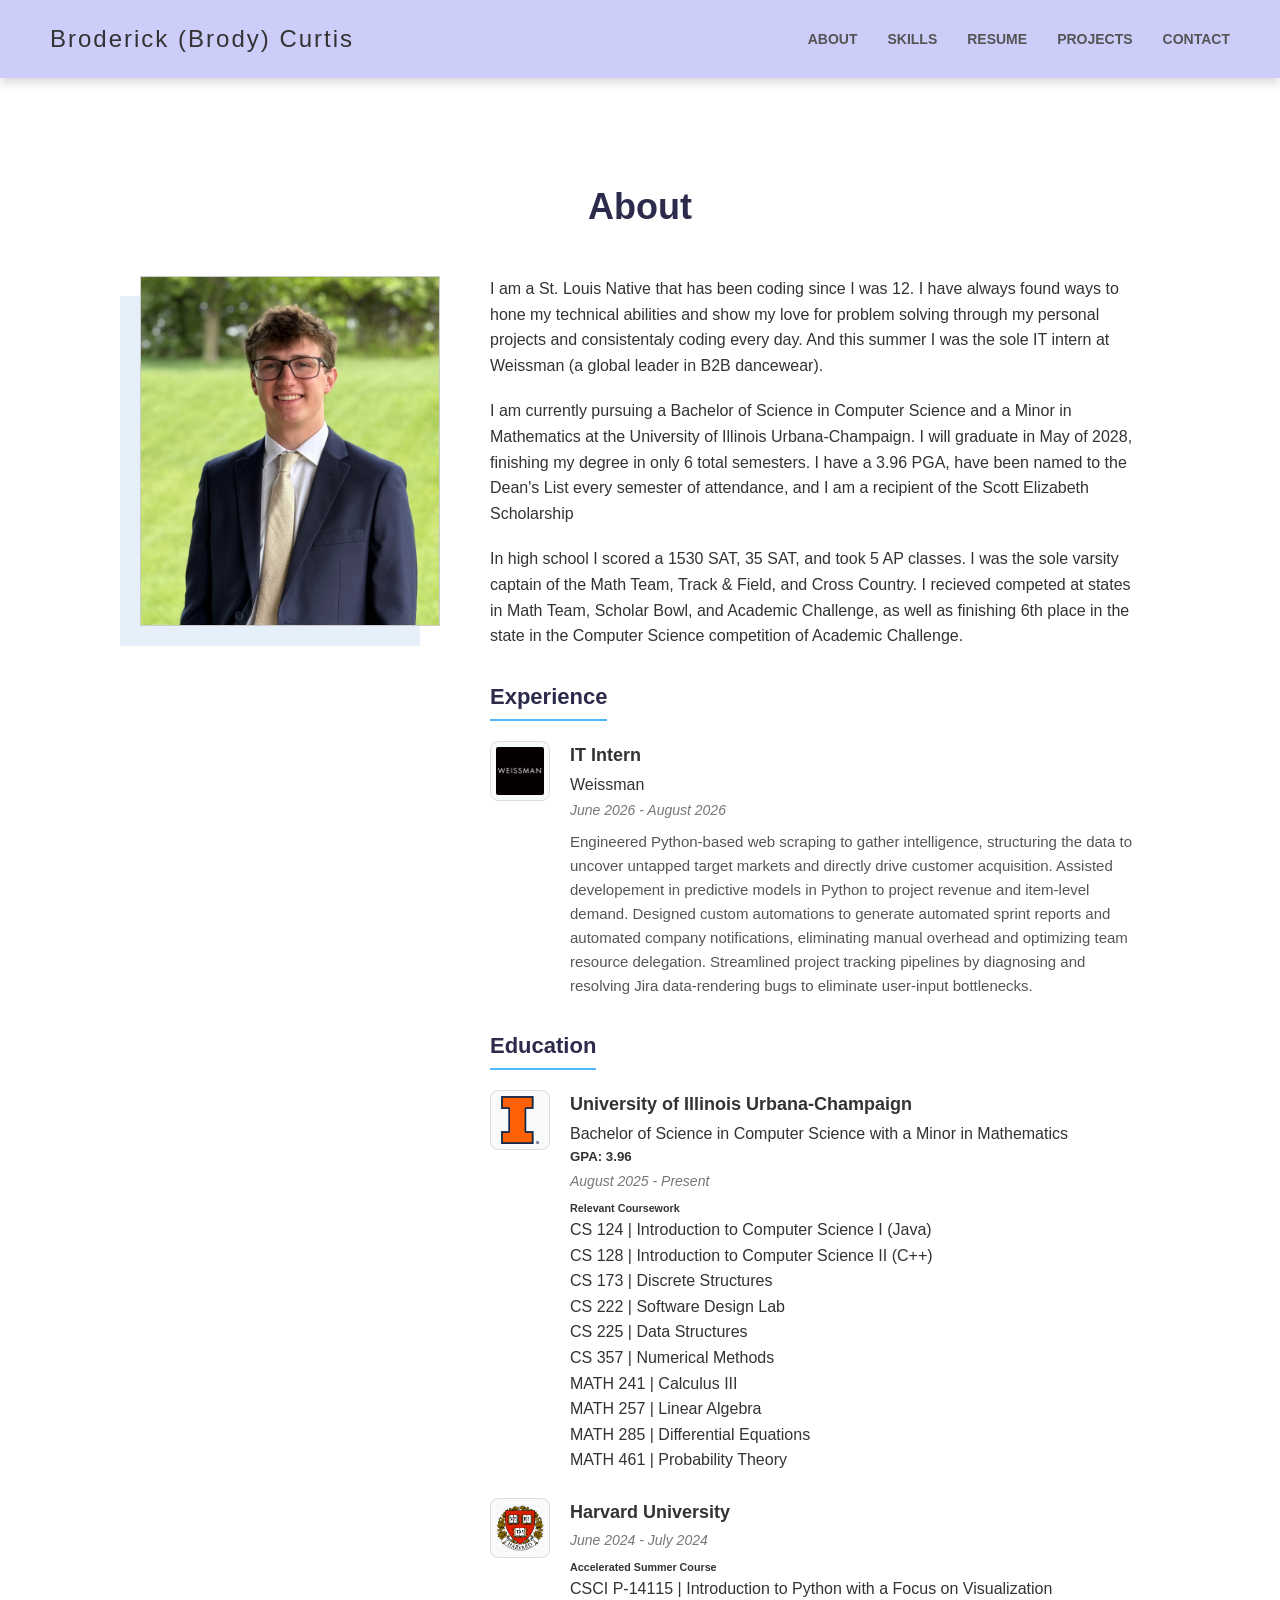
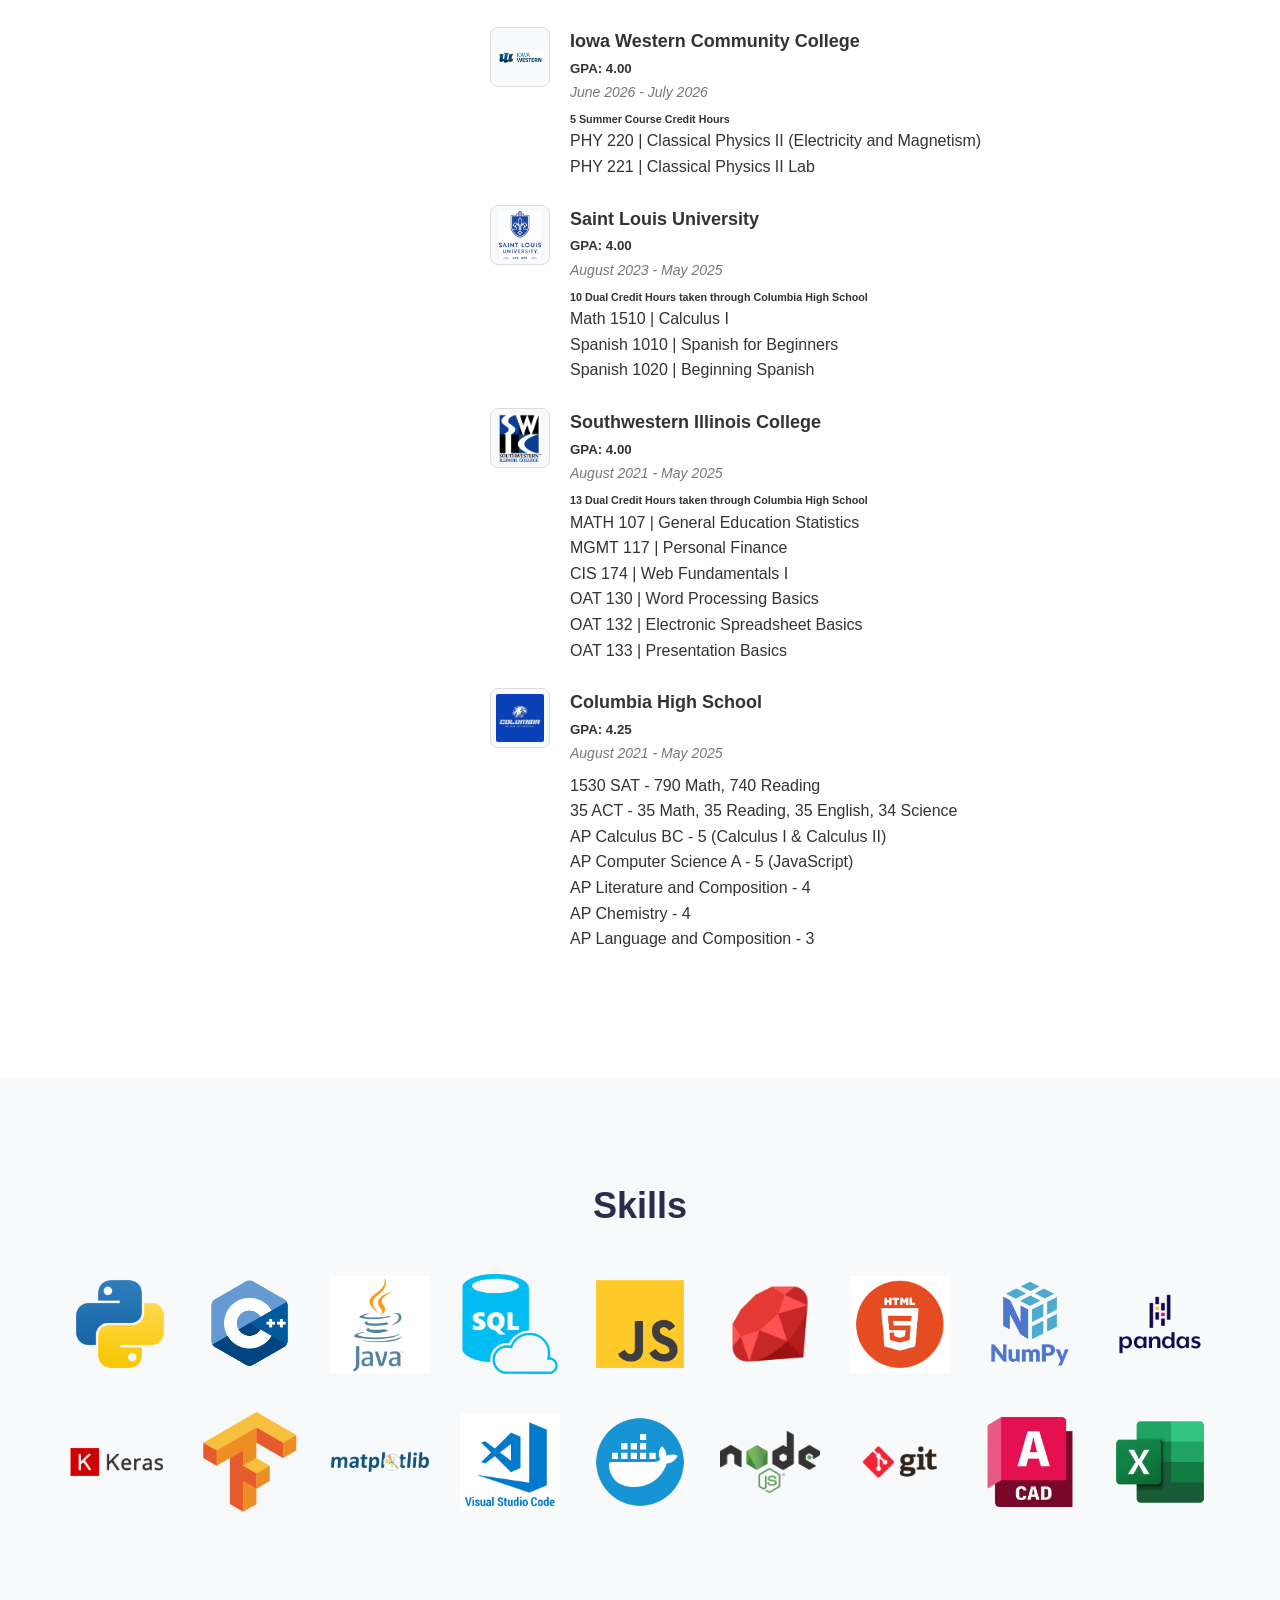
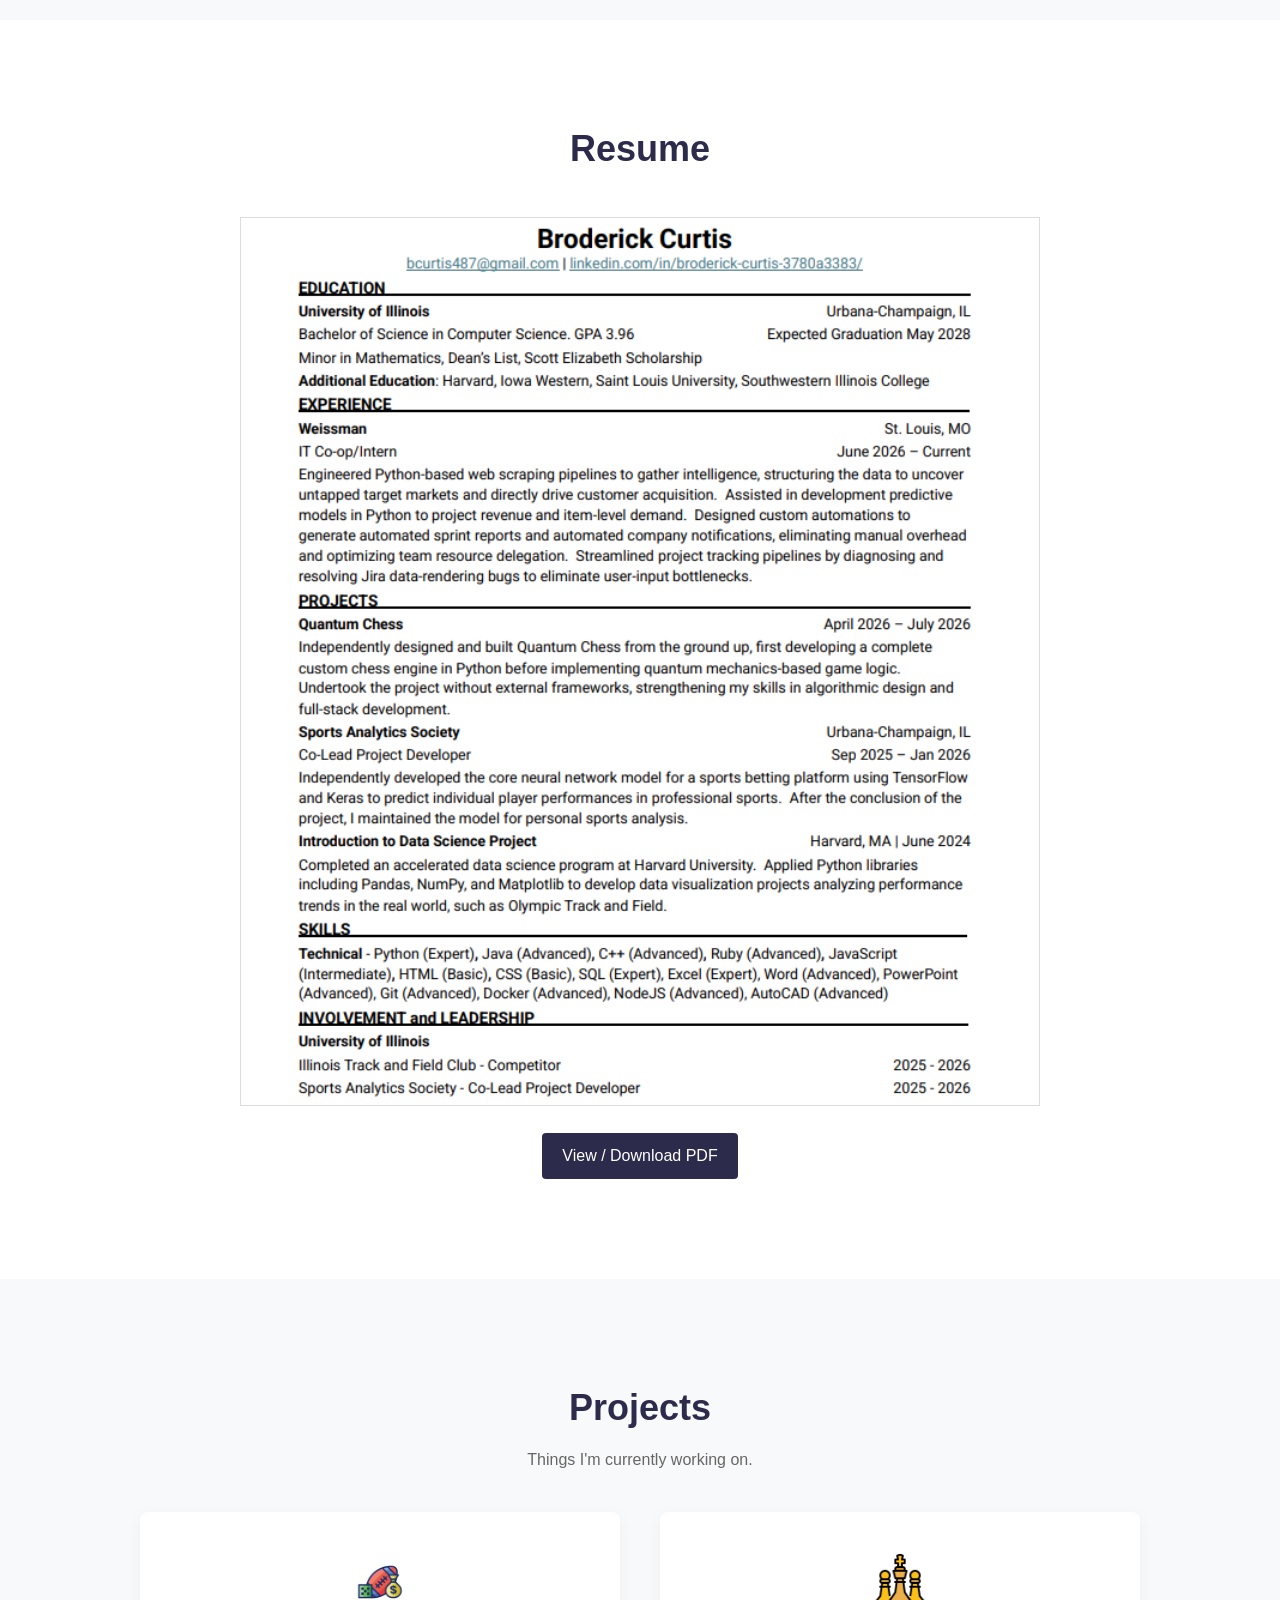
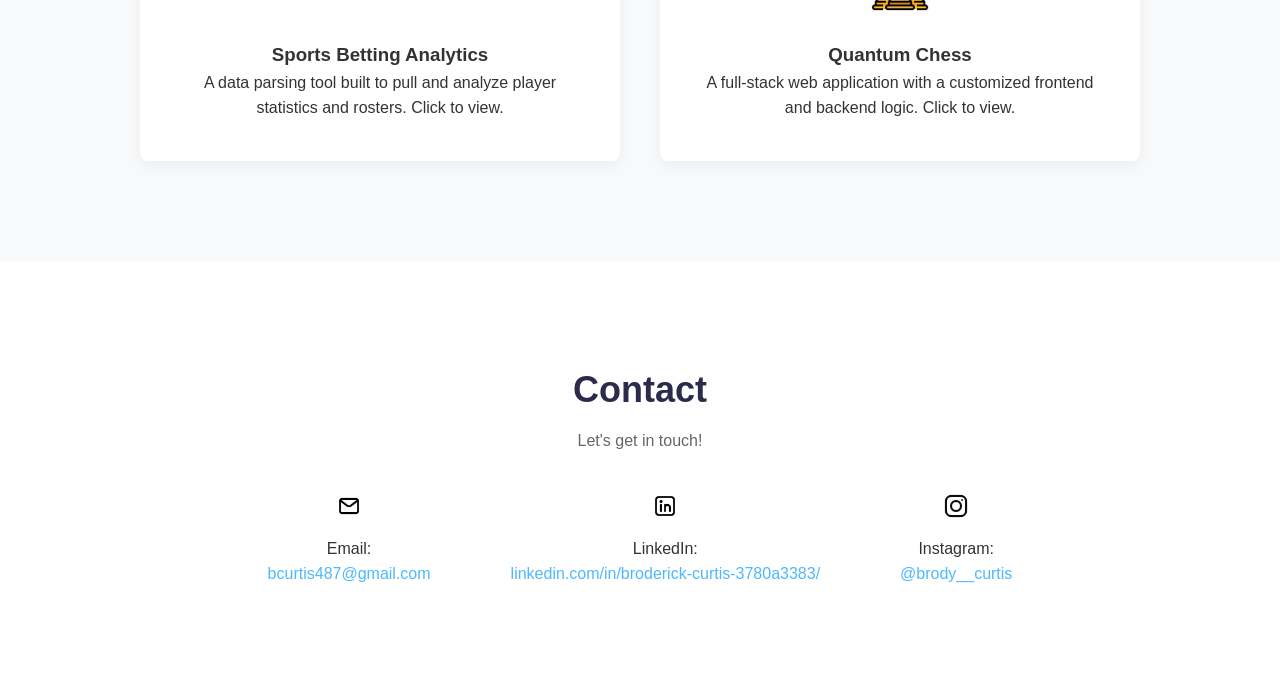
==== commit ed9daeb4: "Added and rearranged photos" ====
--- a/index.html
+++ b/index.html
@@ -54,7 +54,7 @@
                         <div class="info-details">
                             <h4>University of Illinois Urbana-Champaign</h4>
                             <p>Bachelor of Science in Computer Science with a Minor in Mathematics</p>
-                            <h6>GPA: 3.96</h6>
+                            <h5>GPA: 3.96</h5>
                             <p class="date">August 2025 - Present</p>
                             <h6>Relevant Coursework</h6>
                             <p>CS 124 | Introduction to Computer Science I (Java)</p>
@@ -84,9 +84,9 @@
                         <img src="assets/IWCC.jpg" alt="School Logo" class="info-logo">
                         <div class="info-details">
                             <h4>Iowa Western Community College</h4>
-                            <h6>GPA: 4.00</h6>
+                            <h5>GPA: 4.00</h5>
                             <p class="date">June 2026 - July 2026</p>
-                            <h6>Summer Courses for Credits</h6>
+                            <h6>5 Summer Course Credit Hours</h6>
                             <p>PHY 220 | Classical Physics II (Electricity and Magnetism)</p>
                             <p>PHY 221 | Classical Physics II Lab</p>
                         </div>
@@ -96,7 +96,7 @@
                         <img src="assets/SLU.jpg" alt="School Logo" class="info-logo">
                         <div class="info-details">
                             <h4>Saint Louis University</h4>
-                            <h6>GPA: 4.00</h6>
+                            <h5>GPA: 4.00</h5>
                             <p class="date">August 2023 - May 2025</p>
                             <h6>10 Dual Credit Hours taken through Columbia High School</h6>
                             <p>Math 1510 | Calculus I</p>
@@ -109,7 +109,7 @@
                         <img src="assets/SWIC.jpg" alt="School Logo" class="info-logo">
                         <div class="info-details">
                             <h4>Southwestern Illinois College</h4>
-                            <h6>GPA: 4.00</h6>
+                            <h5>GPA: 4.00</h5>
                             <p class="date">August 2021 - May 2025</p>
                             <h6>13 Dual Credit Hours taken through Columbia High School</h6>
                             <p>MATH 107 | General Education Statistics</p>
@@ -125,15 +125,15 @@
                         <img src="assets/columbia.jpg" alt="School Logo" class="info-logo">
                         <div class="info-details">
                             <h4>Columbia High School</h4>
-                            <h6>GPA: 4.25</h6>
+                            <h5>GPA: 4.25</h5>
                             <p class="date">August 2021 - May 2025</p>
                             <p>1530 SAT - 790 Math, 740 Reading</p>
                             <p>35 ACT - 35 Math, 35 Reading, 35 English, 34 Science</p>
-                            <p>AP Calculus BC (5)</p>
-                            <p>AP Computer Science A (5)</p>
-                            <p>AP Literature and Composition (4)</p>
-                            <p>AP Chemistry (4)</p>
-                            <p>AP Language and Composition (3)</p>
+                            <p>AP Calculus BC - 5 (Calculus I & Calculus II)</p>
+                            <p>AP Computer Science A - 5 (JavaScript)</p>
+                            <p>AP Literature and Composition - 4</p>
+                            <p>AP Chemistry - 4</p>
+                            <p>AP Language and Composition - 3</p>
                         </div>
                     </div>
                 </div>
@@ -146,17 +146,24 @@
         <div class="skills-grid">
             <div class="skill"><img src="assets/python.png" alt="Python"></div>
             <div class="skill"><img src="assets/cpp.png" alt="C++"></div>
-            <div class="skill"><img src="assets/html5.png" alt="HTML/CSS"></div>
-            <div class="skill"><img src="assets/js.png" alt="JavaScript"></div>
             <div class="skill"><img src="assets/java.png" alt="Java"></div>
             <div class="skill"><img src="assets/sql.png" alt="SQL"></div>
-            <div class="skill"><img src="assets/vscode.png" alt="VSCode"></div>
-            <div class="skill"><img src="assets/docker.png" alt="Docker"></div>
-            <div class="skill"><img src="assets/excel.png" alt="Excel"></div>
+            <div class="skill"><img src="assets/js.png" alt="JavaScript"></div>
+            <div class="skill"><img src="assets/ruby.png" alt="Ruby"></div>
+            <div class="skill"><img src="assets/html5.png" alt="HTML/CSS"></div>
+            <div class="skill"><img src="assets/numpy.png" alt="Numpy"></div>
+            <div class="skill"><img src="assets/pandas.png" alt="Pandas"></div>
             <div class="skill"><img src="assets/keras.avif" alt="Keras"></div>
             <div class="skill"><img src="assets/tensorflow.png" alt="Tensorflow"></div>
             <div class="skill"><img src="assets/matplotlib.webp" alt="MatPlotLib"></div>
-            <div class="skill"><img src="assets/numpy.png" alt="Numpy"></div>
+            <div class="skill"><img src="assets/vscode.png" alt="VSCode"></div>
+            <div class="skill"><img src="assets/docker.png" alt="Docker"></div>
+            <div class="skill"><img src="assets/nodejs.png" alt="NodeJS"></div>
+            <div class="skill"><img src="assets/git.png" alt="git"></div>
+            <div class="skill"><img src="assets/autocad.png" alt="AutoCAD"></div>
+            <div class="skill"><img src="assets/excel.png" alt="Excel"></div>
+            
+            
         </div>
     </section>
 
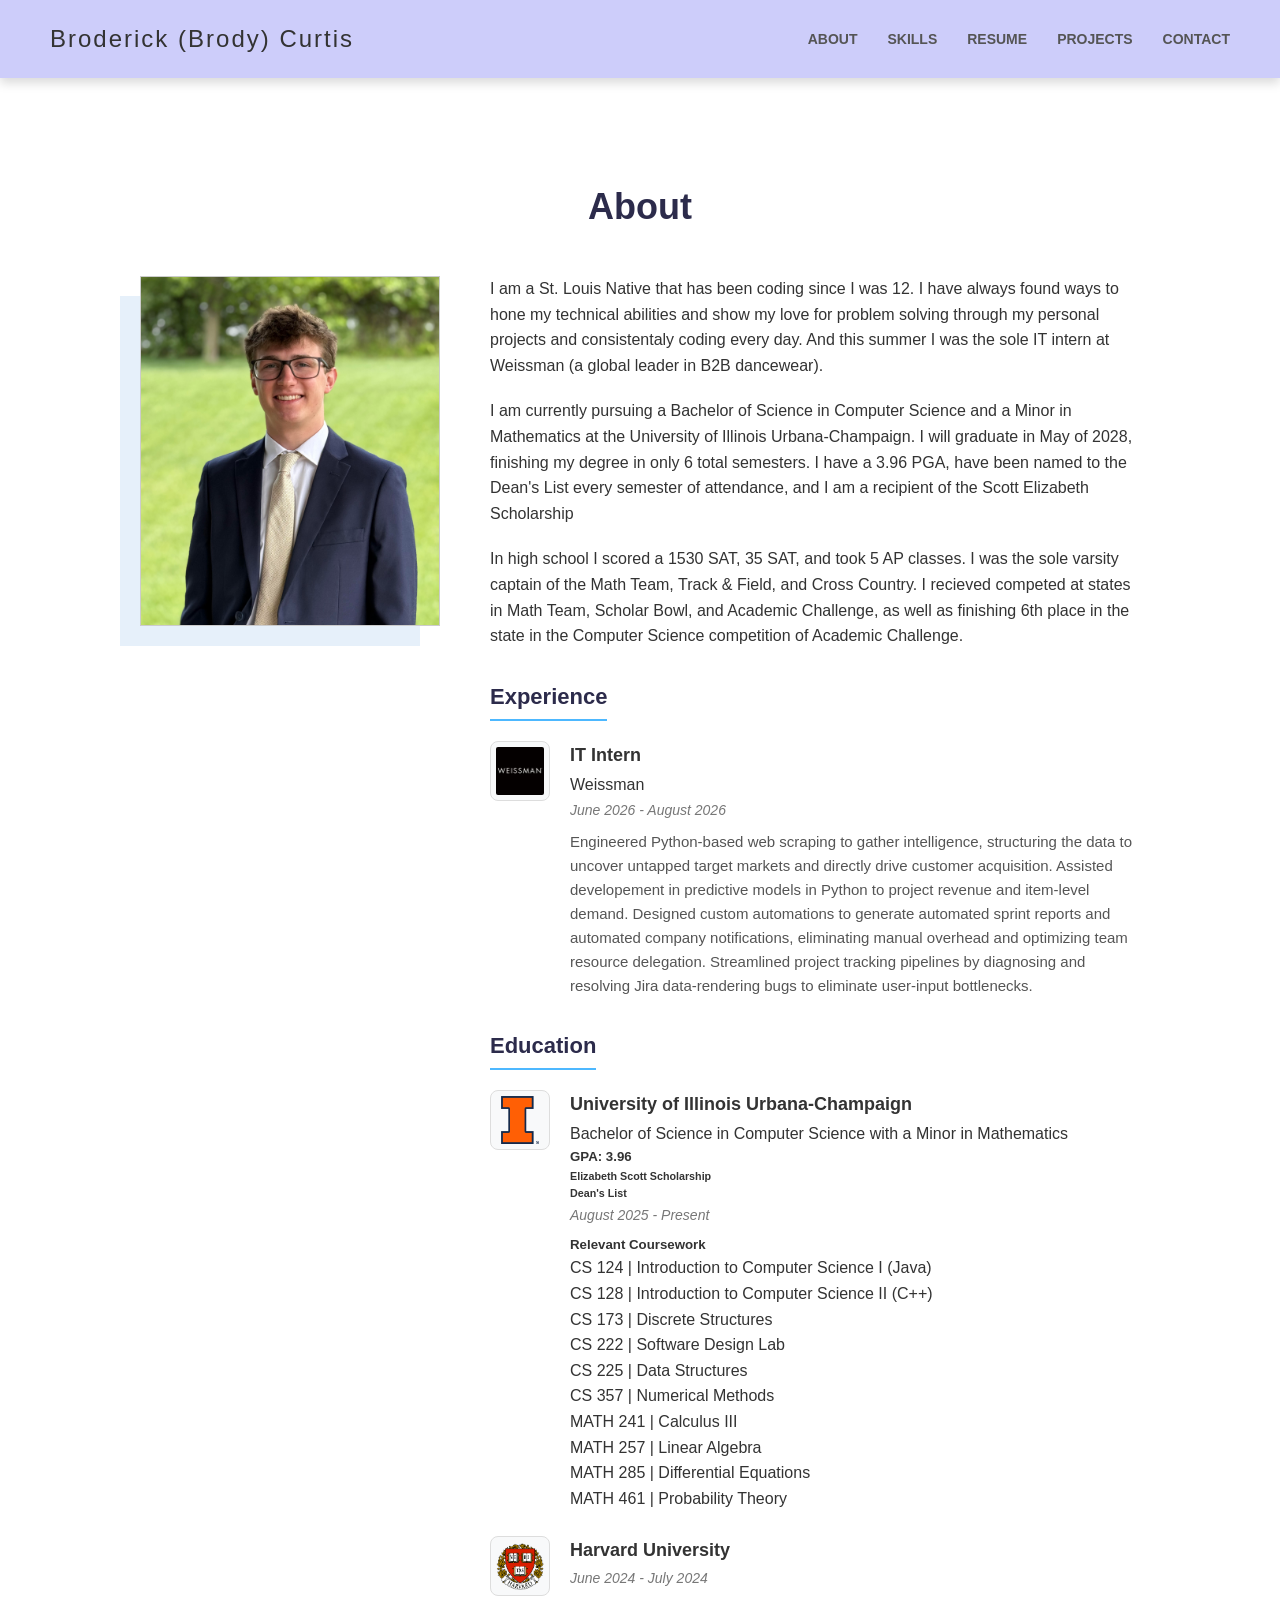
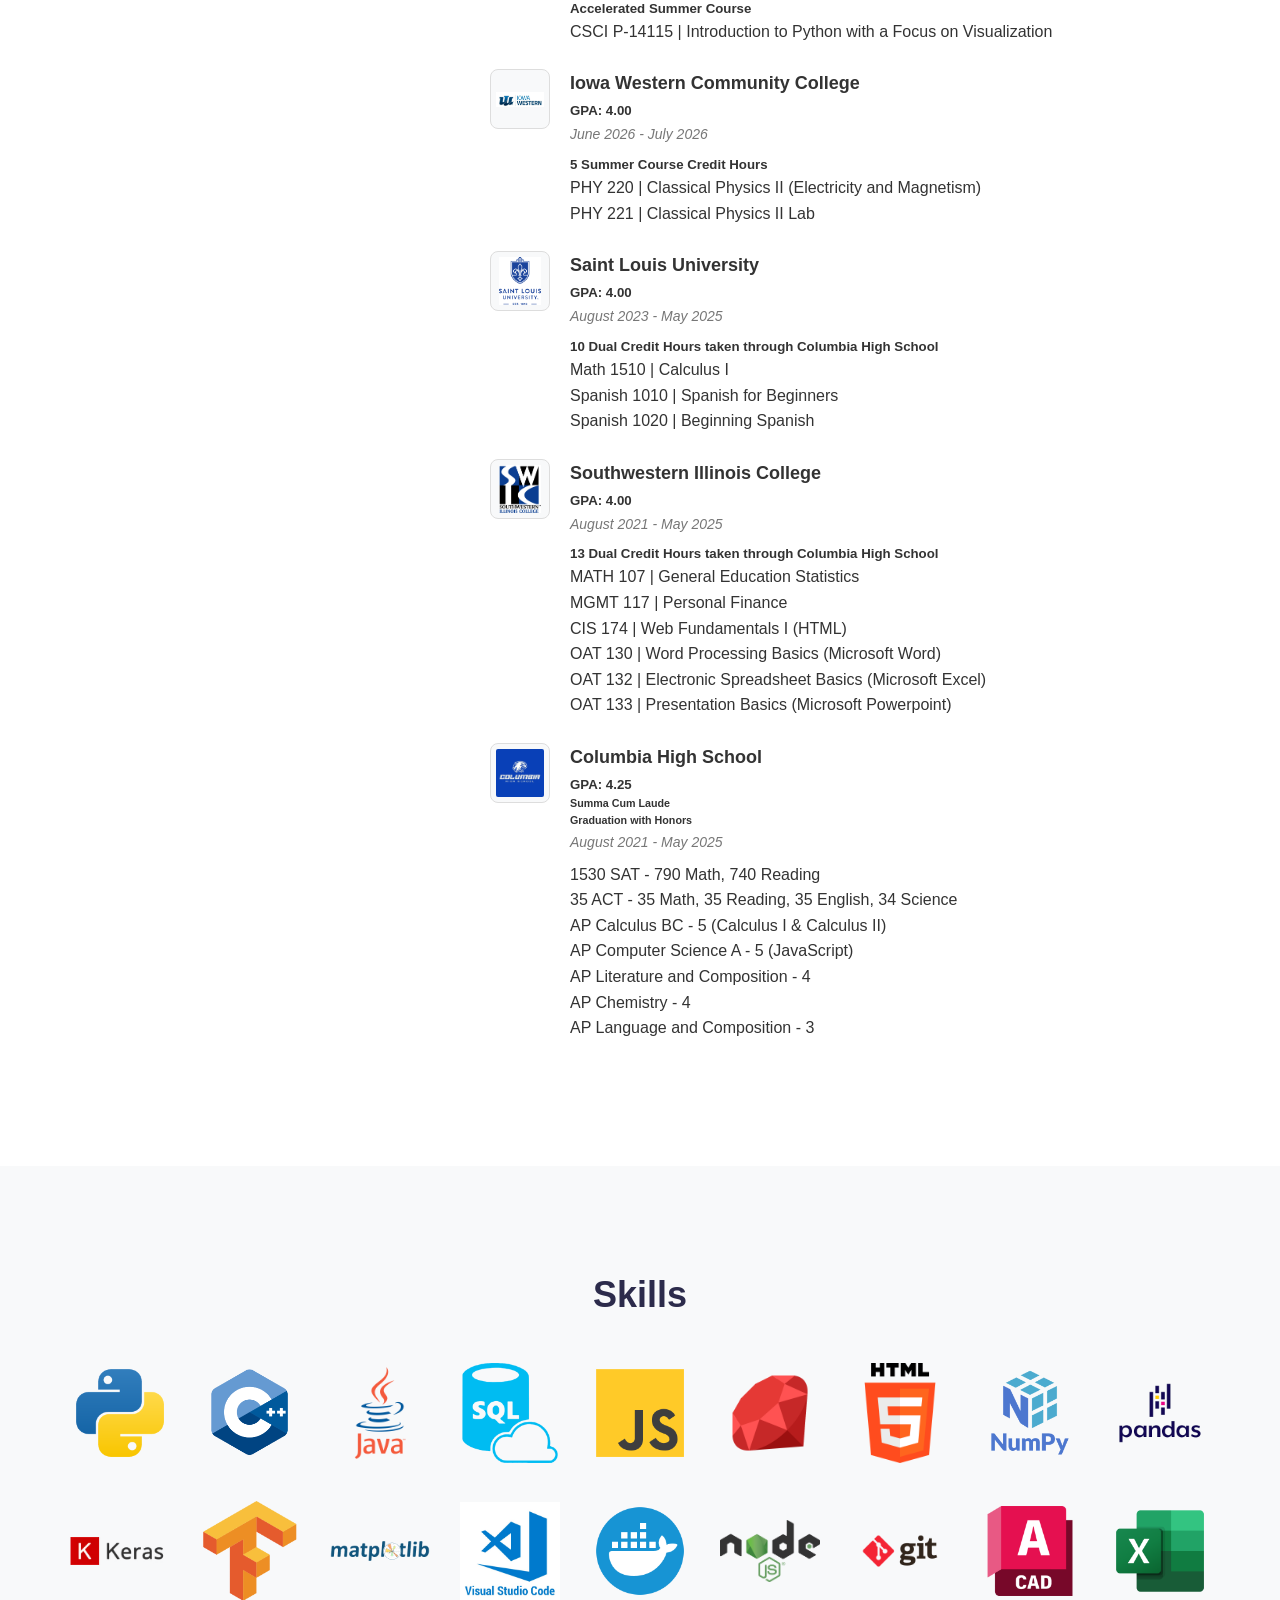
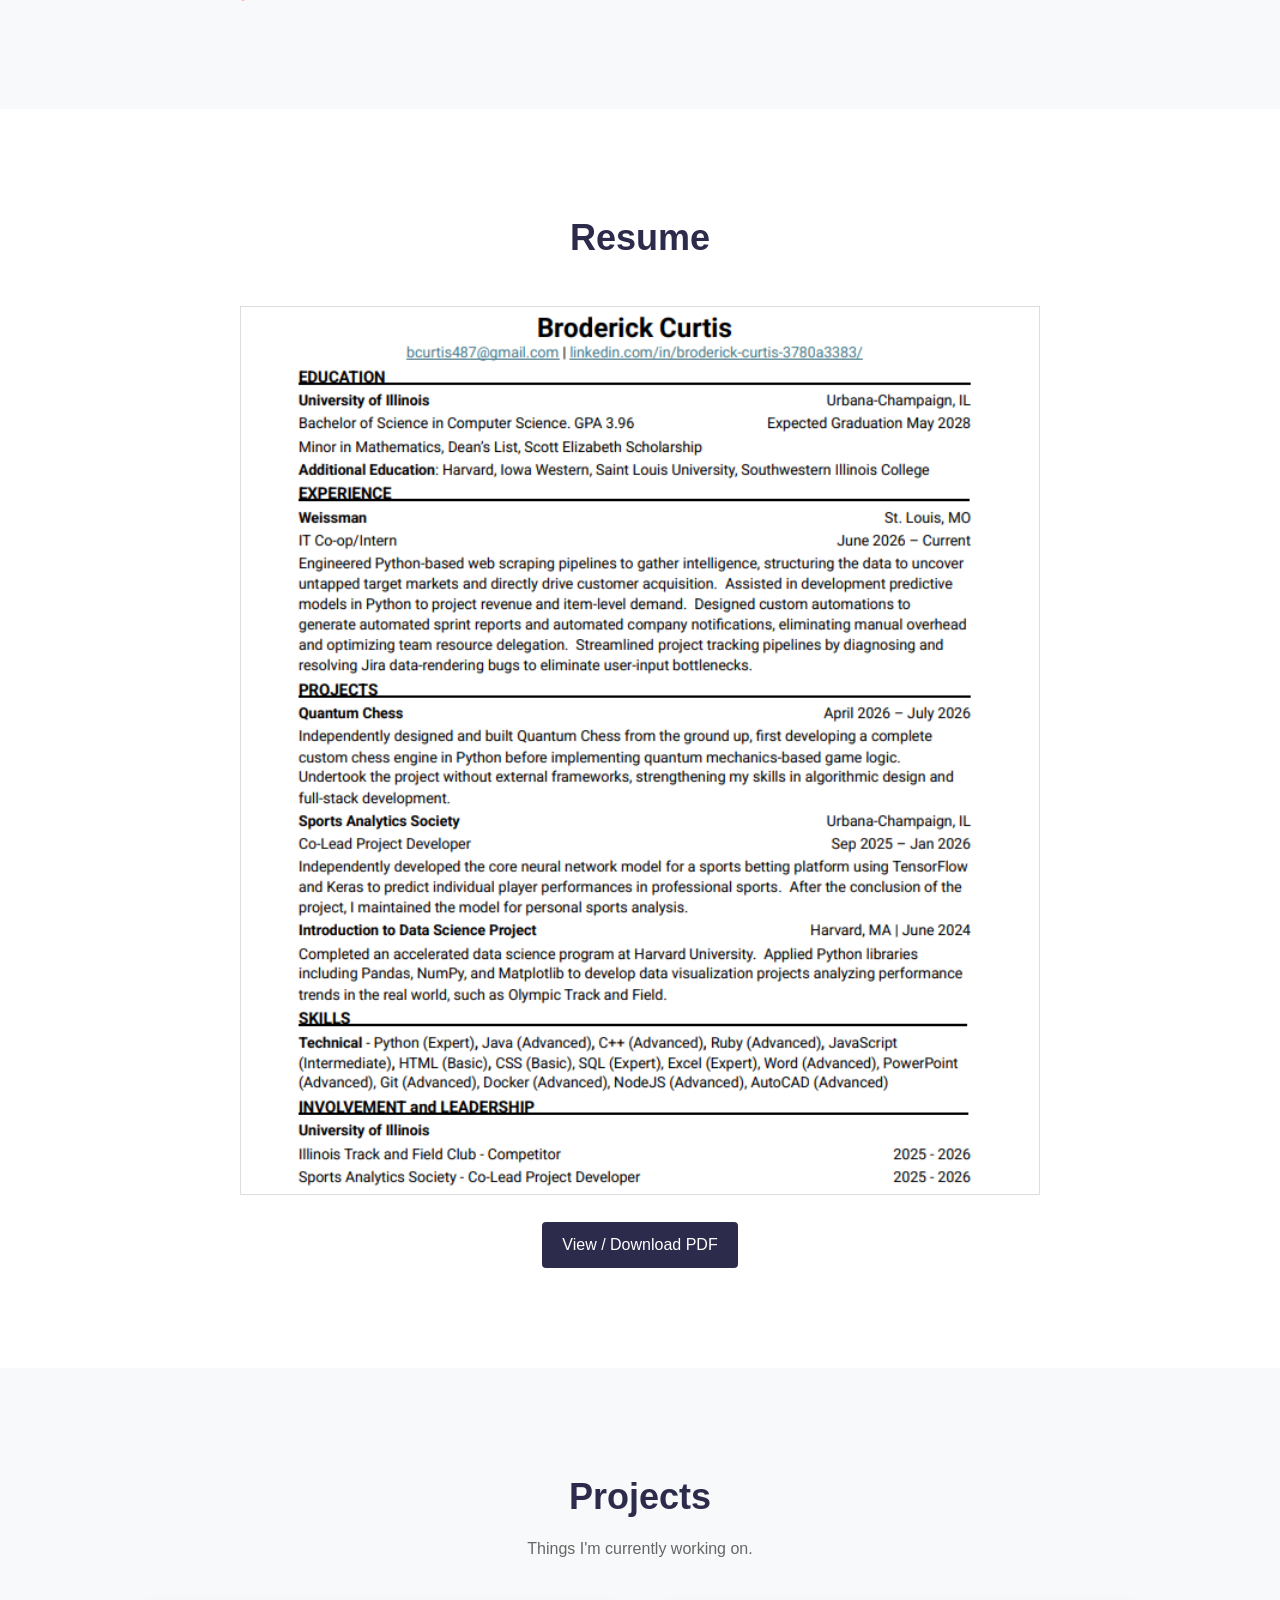
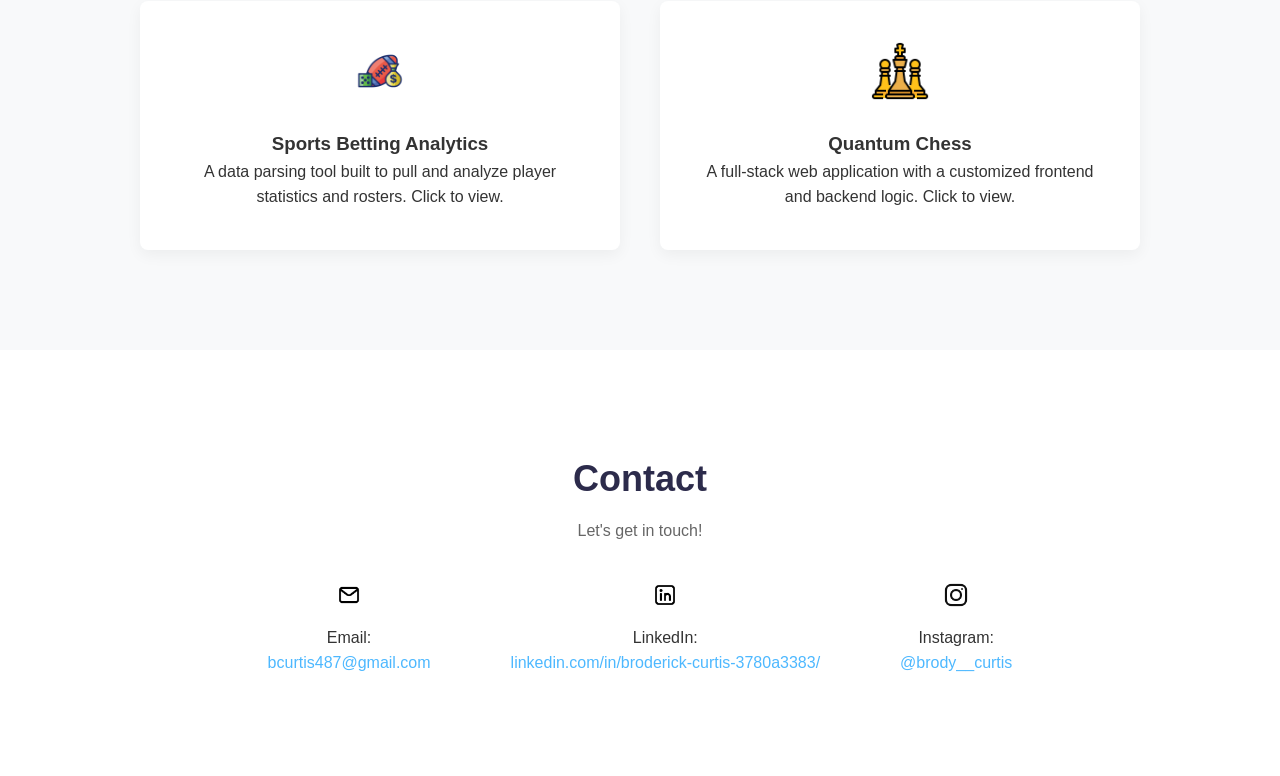
==== commit 8e55051c: "Updated the main page to include a new photo of java and html" ====
--- a/index.html
+++ b/index.html
@@ -55,8 +55,10 @@
                             <h4>University of Illinois Urbana-Champaign</h4>
                             <p>Bachelor of Science in Computer Science with a Minor in Mathematics</p>
                             <h5>GPA: 3.96</h5>
+                            <h6>Elizabeth Scott Scholarship</h6>
+                            <h6>Dean's List</h6>
                             <p class="date">August 2025 - Present</p>
-                            <h6>Relevant Coursework</h6>
+                            <h5>Relevant Coursework</h5>
                             <p>CS 124 | Introduction to Computer Science I (Java)</p>
                             <p>CS 128 | Introduction to Computer Science II (C++)</p>
                             <p>CS 173 | Discrete Structures</p>
@@ -75,7 +77,7 @@
                         <div class="info-details">
                             <h4>Harvard University</h4>
                             <p class="date">June 2024 - July 2024</p>
-                            <h6>Accelerated Summer Course</h6>
+                            <h5>Accelerated Summer Course</h5>
                             <p>CSCI P-14115 | Introduction to Python with a Focus on Visualization</p>
                         </div>
                     </div>
@@ -86,7 +88,7 @@
                             <h4>Iowa Western Community College</h4>
                             <h5>GPA: 4.00</h5>
                             <p class="date">June 2026 - July 2026</p>
-                            <h6>5 Summer Course Credit Hours</h6>
+                            <h5>5 Summer Course Credit Hours</h5>
                             <p>PHY 220 | Classical Physics II (Electricity and Magnetism)</p>
                             <p>PHY 221 | Classical Physics II Lab</p>
                         </div>
@@ -98,7 +100,7 @@
                             <h4>Saint Louis University</h4>
                             <h5>GPA: 4.00</h5>
                             <p class="date">August 2023 - May 2025</p>
-                            <h6>10 Dual Credit Hours taken through Columbia High School</h6>
+                            <h5>10 Dual Credit Hours taken through Columbia High School</h5>
                             <p>Math 1510 | Calculus I</p>
                             <p>Spanish 1010 | Spanish for Beginners</p>
                             <p>Spanish 1020 | Beginning Spanish</p>
@@ -111,13 +113,13 @@
                             <h4>Southwestern Illinois College</h4>
                             <h5>GPA: 4.00</h5>
                             <p class="date">August 2021 - May 2025</p>
-                            <h6>13 Dual Credit Hours taken through Columbia High School</h6>
+                            <h5>13 Dual Credit Hours taken through Columbia High School</h5>
                             <p>MATH 107 | General Education Statistics</p>
                             <p>MGMT 117 | Personal Finance</p>
-                            <p>CIS 174 | Web Fundamentals I</p>
-                            <p>OAT 130 | Word Processing Basics</p>
-                            <p>OAT 132 | Electronic Spreadsheet Basics</p>
-                            <p>OAT 133 | Presentation Basics</p>
+                            <p>CIS 174 | Web Fundamentals I (HTML)</p>
+                            <p>OAT 130 | Word Processing Basics (Microsoft Word)</p>
+                            <p>OAT 132 | Electronic Spreadsheet Basics (Microsoft Excel)</p>
+                            <p>OAT 133 | Presentation Basics (Microsoft Powerpoint)</p>
                         </div>
                     </div>
 
@@ -126,6 +128,8 @@
                         <div class="info-details">
                             <h4>Columbia High School</h4>
                             <h5>GPA: 4.25</h5>
+                            <h6>Summa Cum Laude</h6>
+                            <h6>Graduation with Honors</h6>
                             <p class="date">August 2021 - May 2025</p>
                             <p>1530 SAT - 790 Math, 740 Reading</p>
                             <p>35 ACT - 35 Math, 35 Reading, 35 English, 34 Science</p>
@@ -146,7 +150,7 @@
         <div class="skills-grid">
             <div class="skill"><img src="assets/python.png" alt="Python"></div>
             <div class="skill"><img src="assets/cpp.png" alt="C++"></div>
-            <div class="skill"><img src="assets/java.png" alt="Java"></div>
+            <div class="skill"><img src="assets/java.webp" alt="Java"></div>
             <div class="skill"><img src="assets/sql.png" alt="SQL"></div>
             <div class="skill"><img src="assets/js.png" alt="JavaScript"></div>
             <div class="skill"><img src="assets/ruby.png" alt="Ruby"></div>
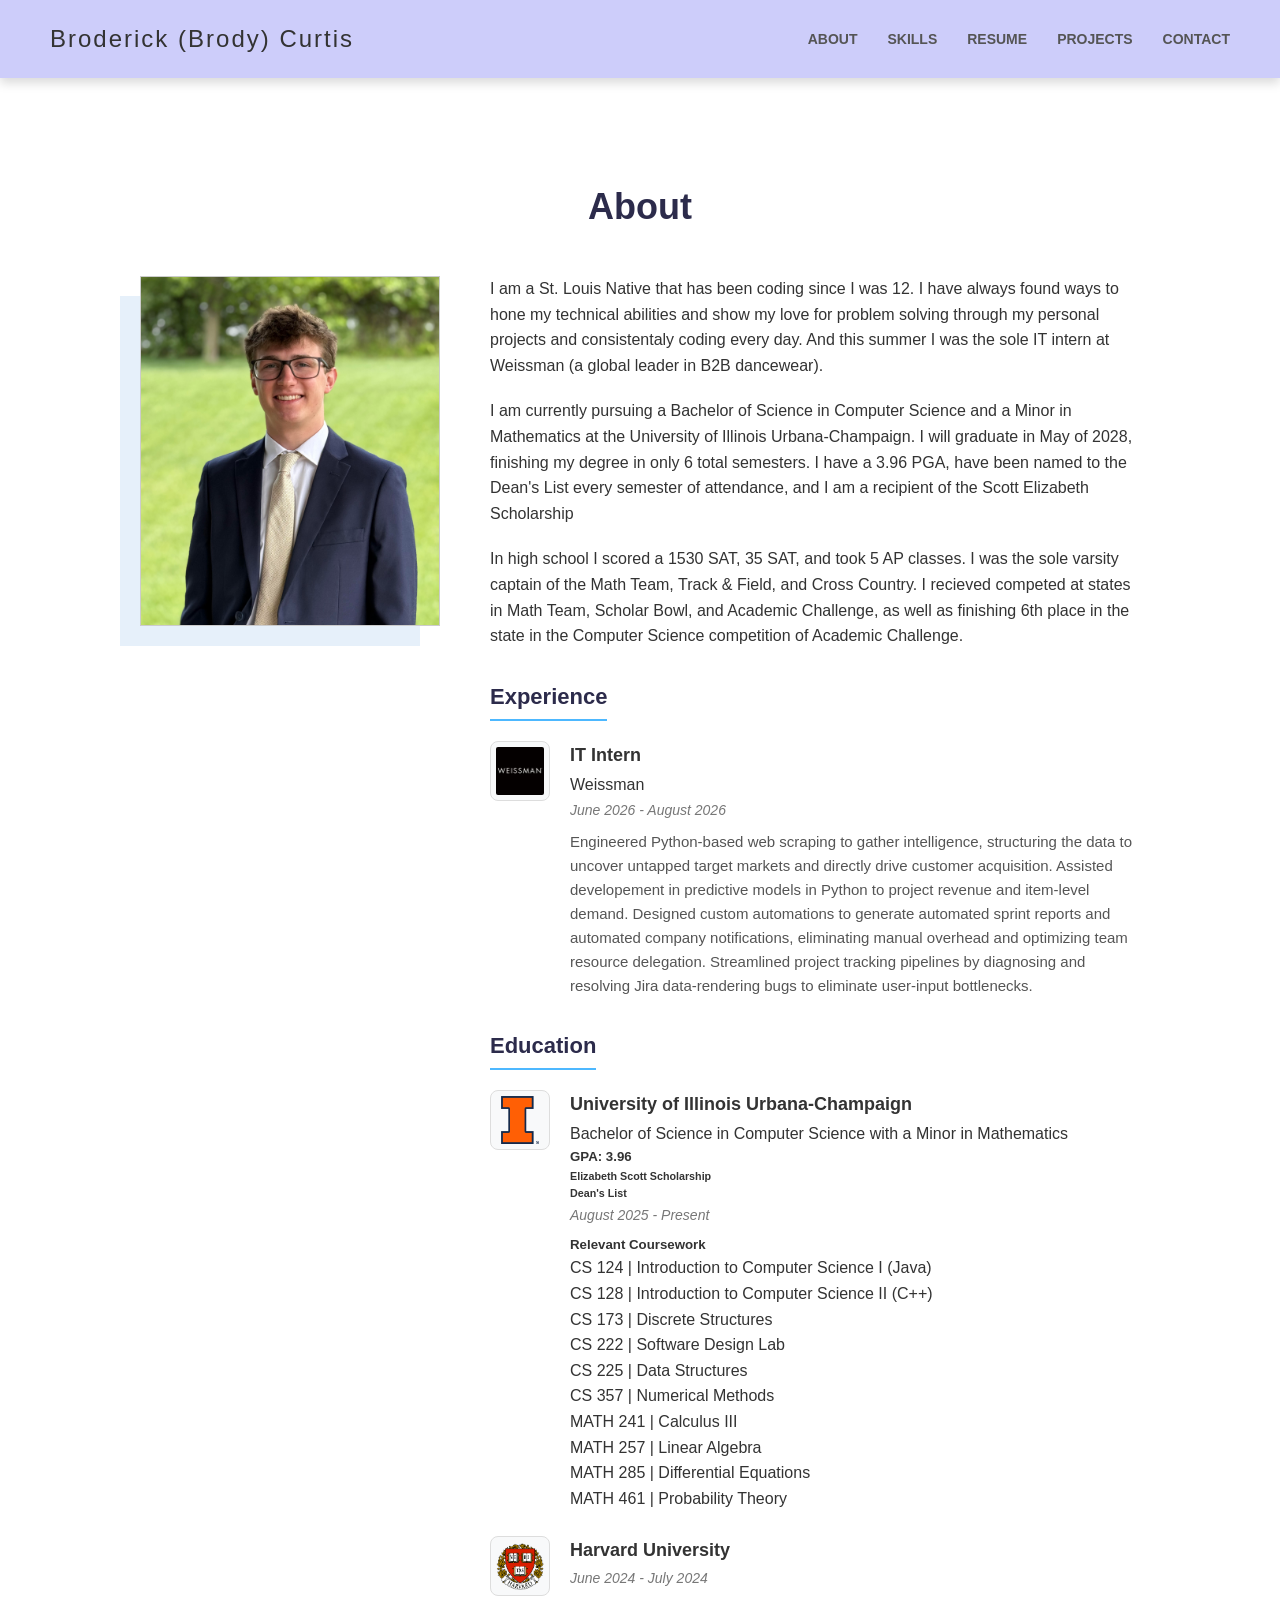
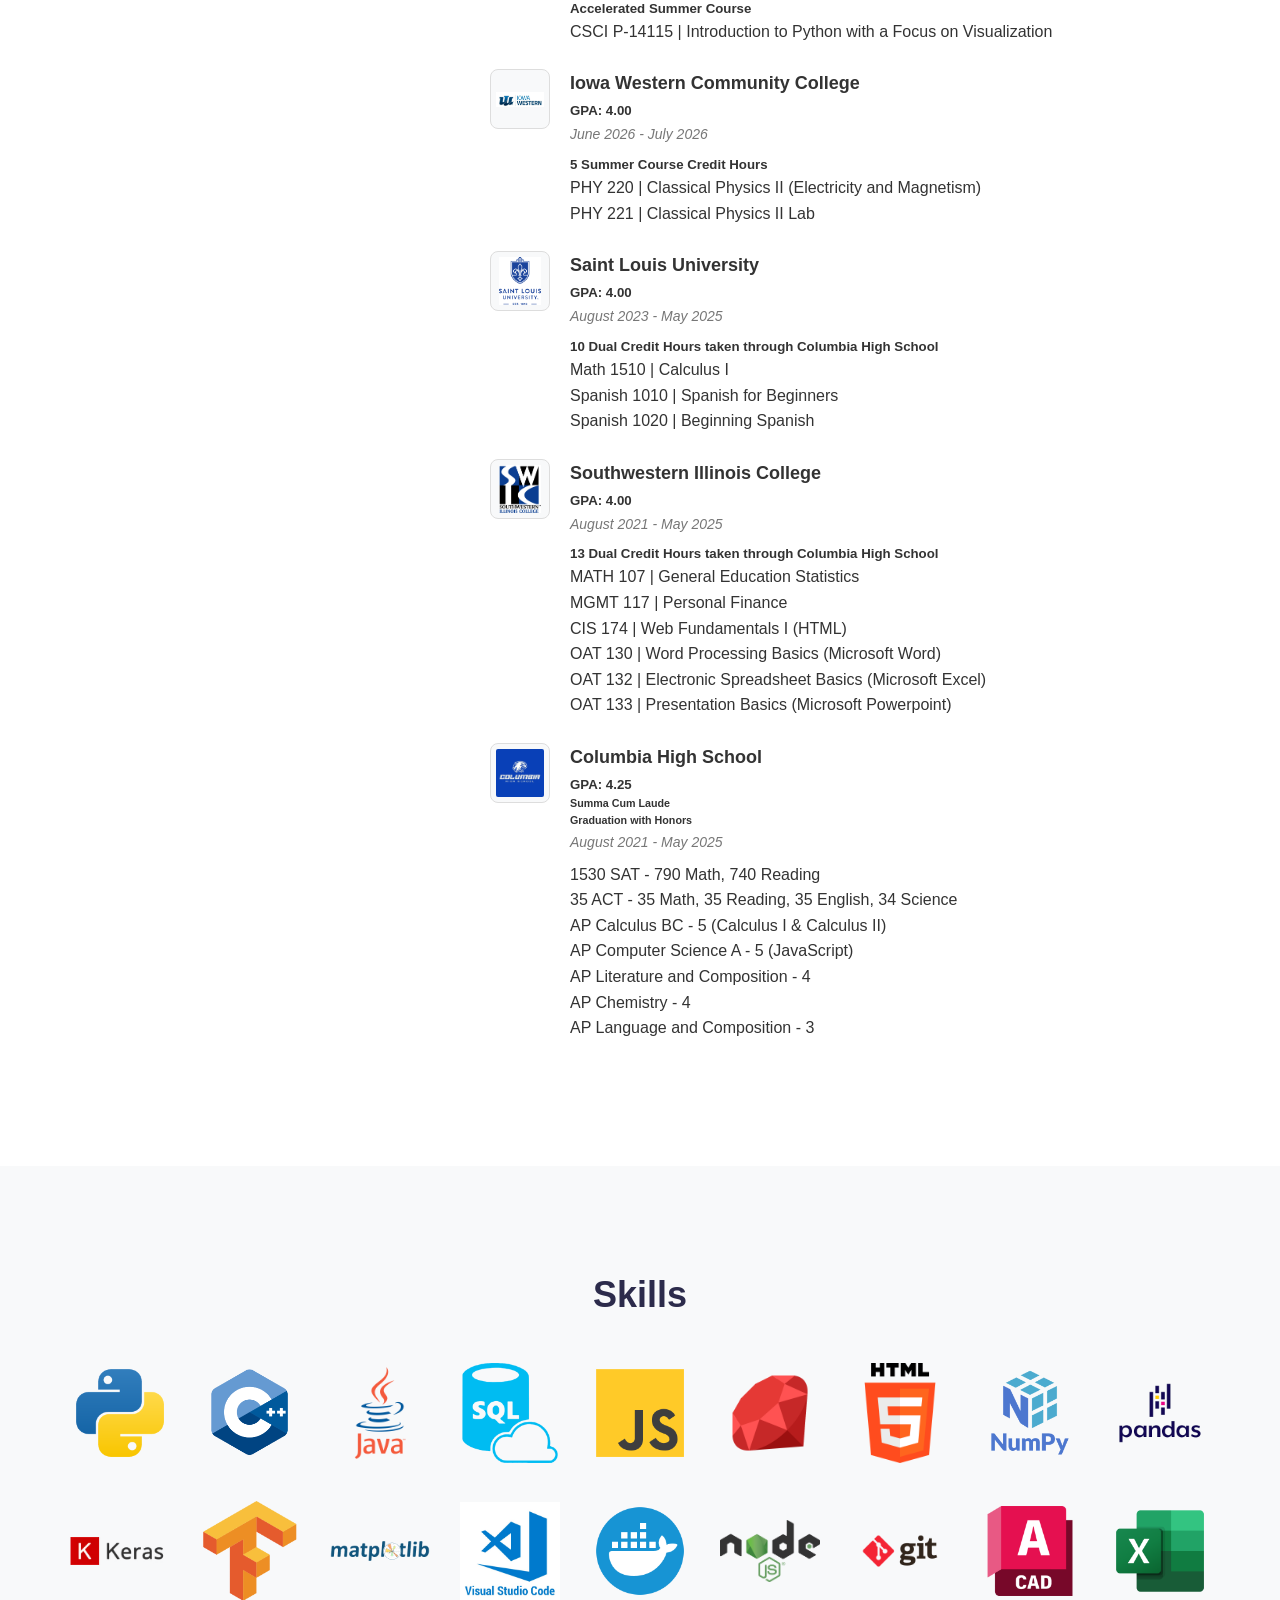
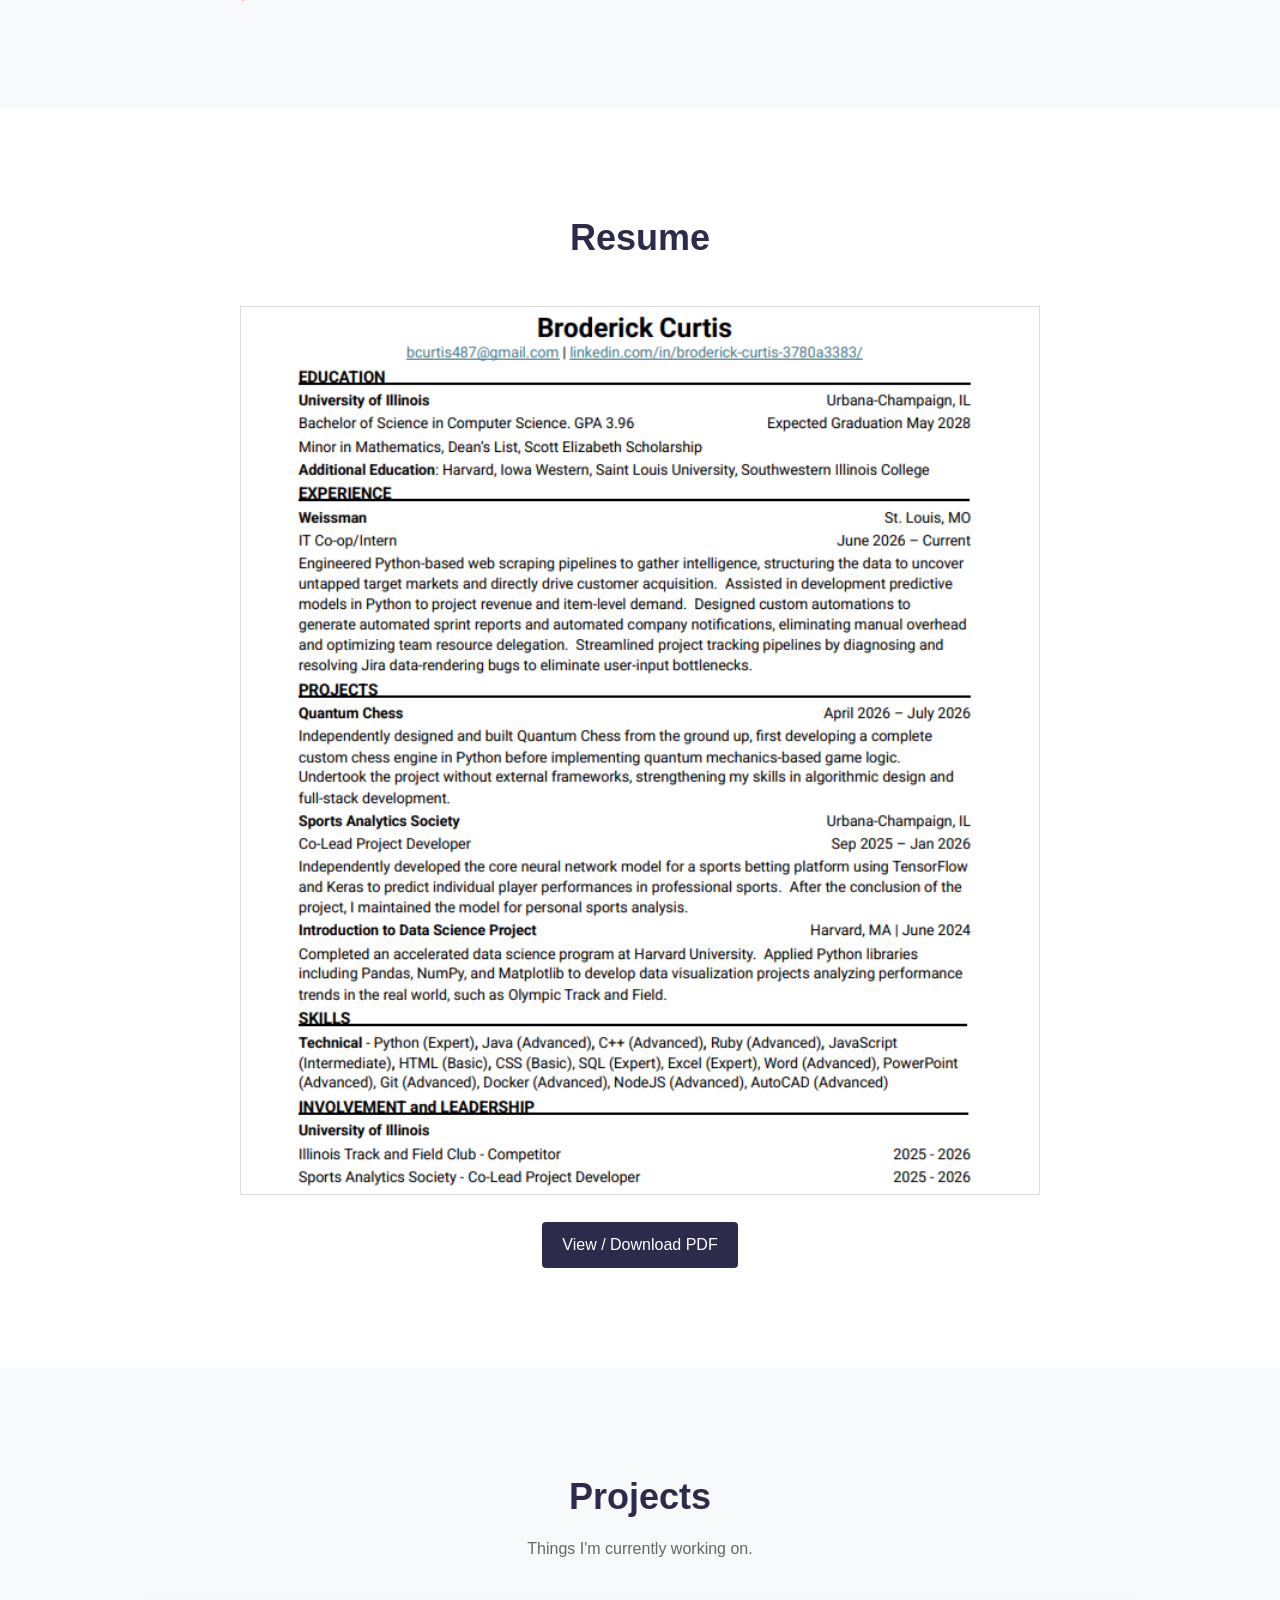
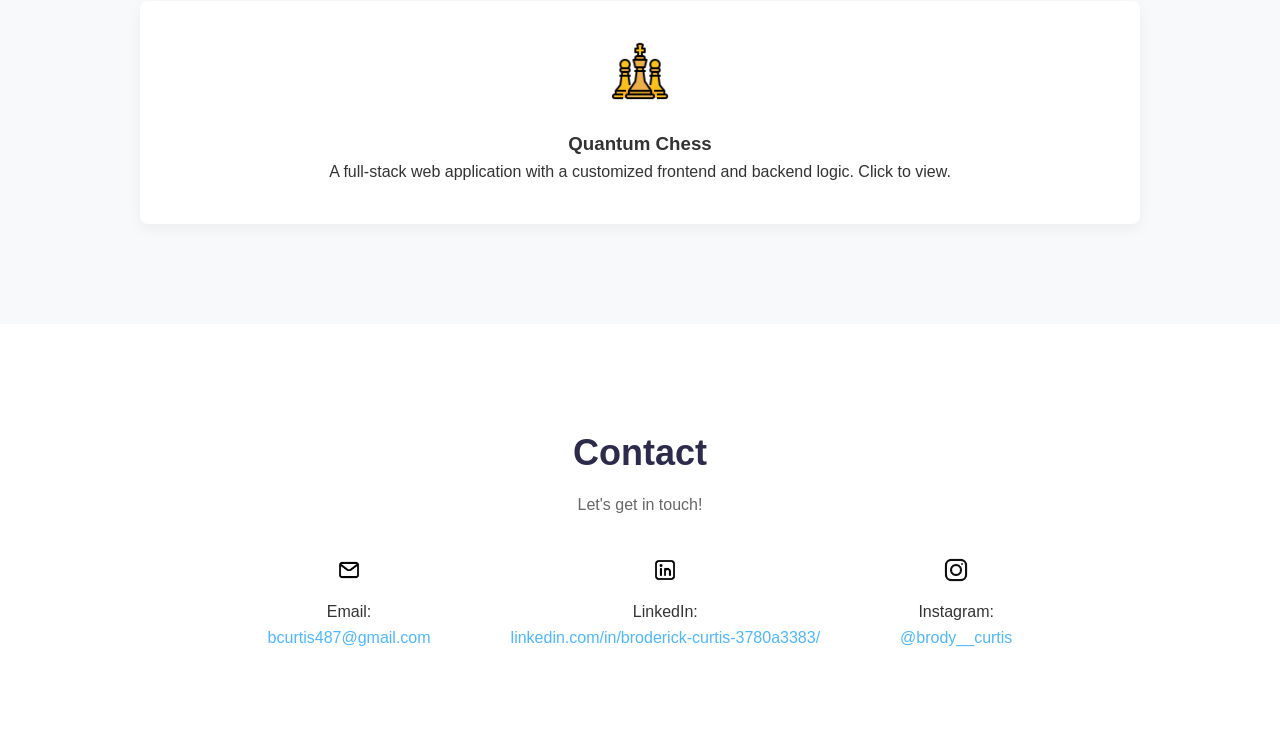
==== commit 80e78be5: "Changed chess app to be only in javascript so that its compatible with github website" ====
--- a/index.html
+++ b/index.html
@@ -185,13 +185,15 @@
         <p class="subtitle">Things I'm currently working on.</p>
         
         <div class="projects-grid">
-            <a href="projects/prediction-vegas/frontend/index.html" class="project-card">
+            <!--
+            <a href="proj/prediction-vegas/frontend/index.html" class="project-card">
                 <img src="assets/sportsbet.png" alt="Chess App Icon" class="project-icon">
                 <h3>Sports Betting Analytics</h3>
                 <p>A data parsing tool built to pull and analyze player statistics and rosters. Click to view.</p>
             </a>
-
-            <a href="projects/Quantum_Chess/templates/index.html" class="project-card">
+            -->
+
+            <a href="proj/Quantum_Chess/templates/index.html" class="project-card">
                 <img src="assets/chess.png" alt="Analytics Icon" class="project-icon">
                 <h3>Quantum Chess</h3>
                 <p>A full-stack web application with a customized frontend and backend logic. Click to view.</p>
@@ -222,4 +224,4 @@
     </section>
 
 </body>
-</html>
+</html>
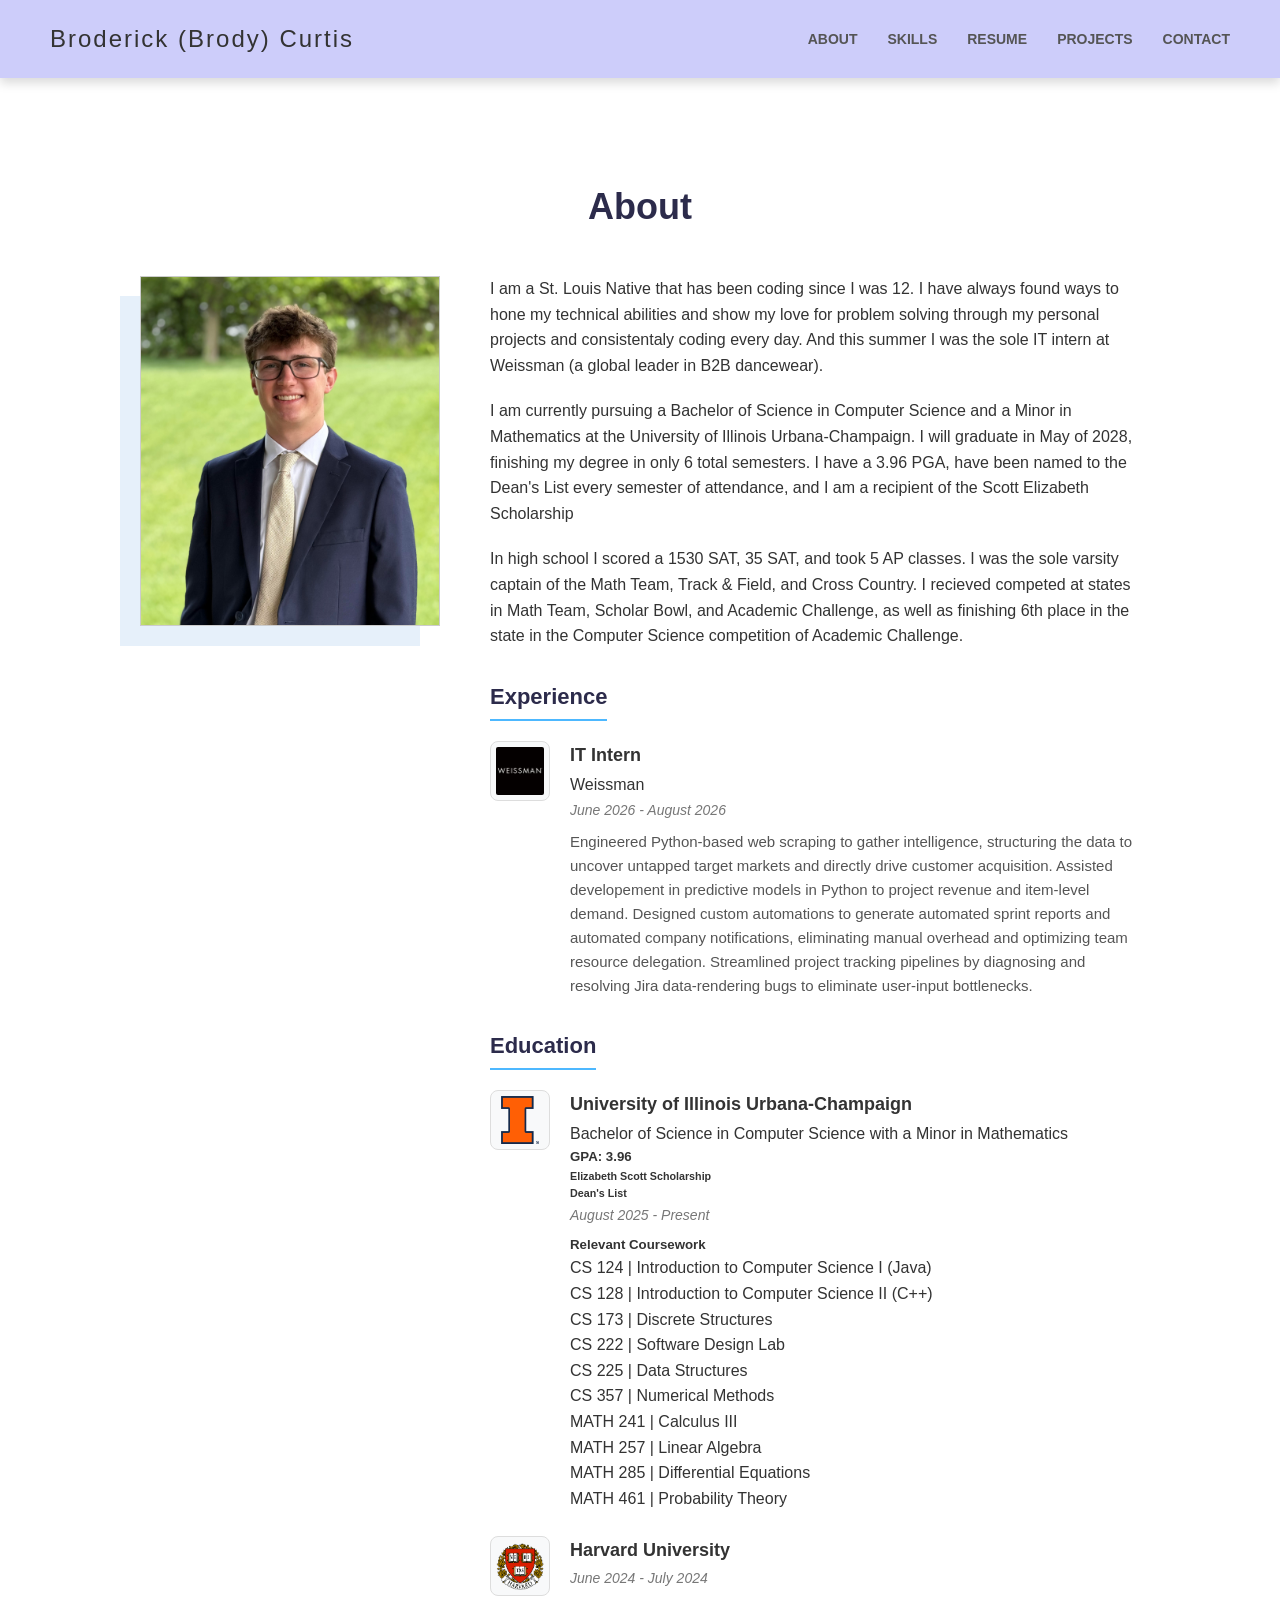
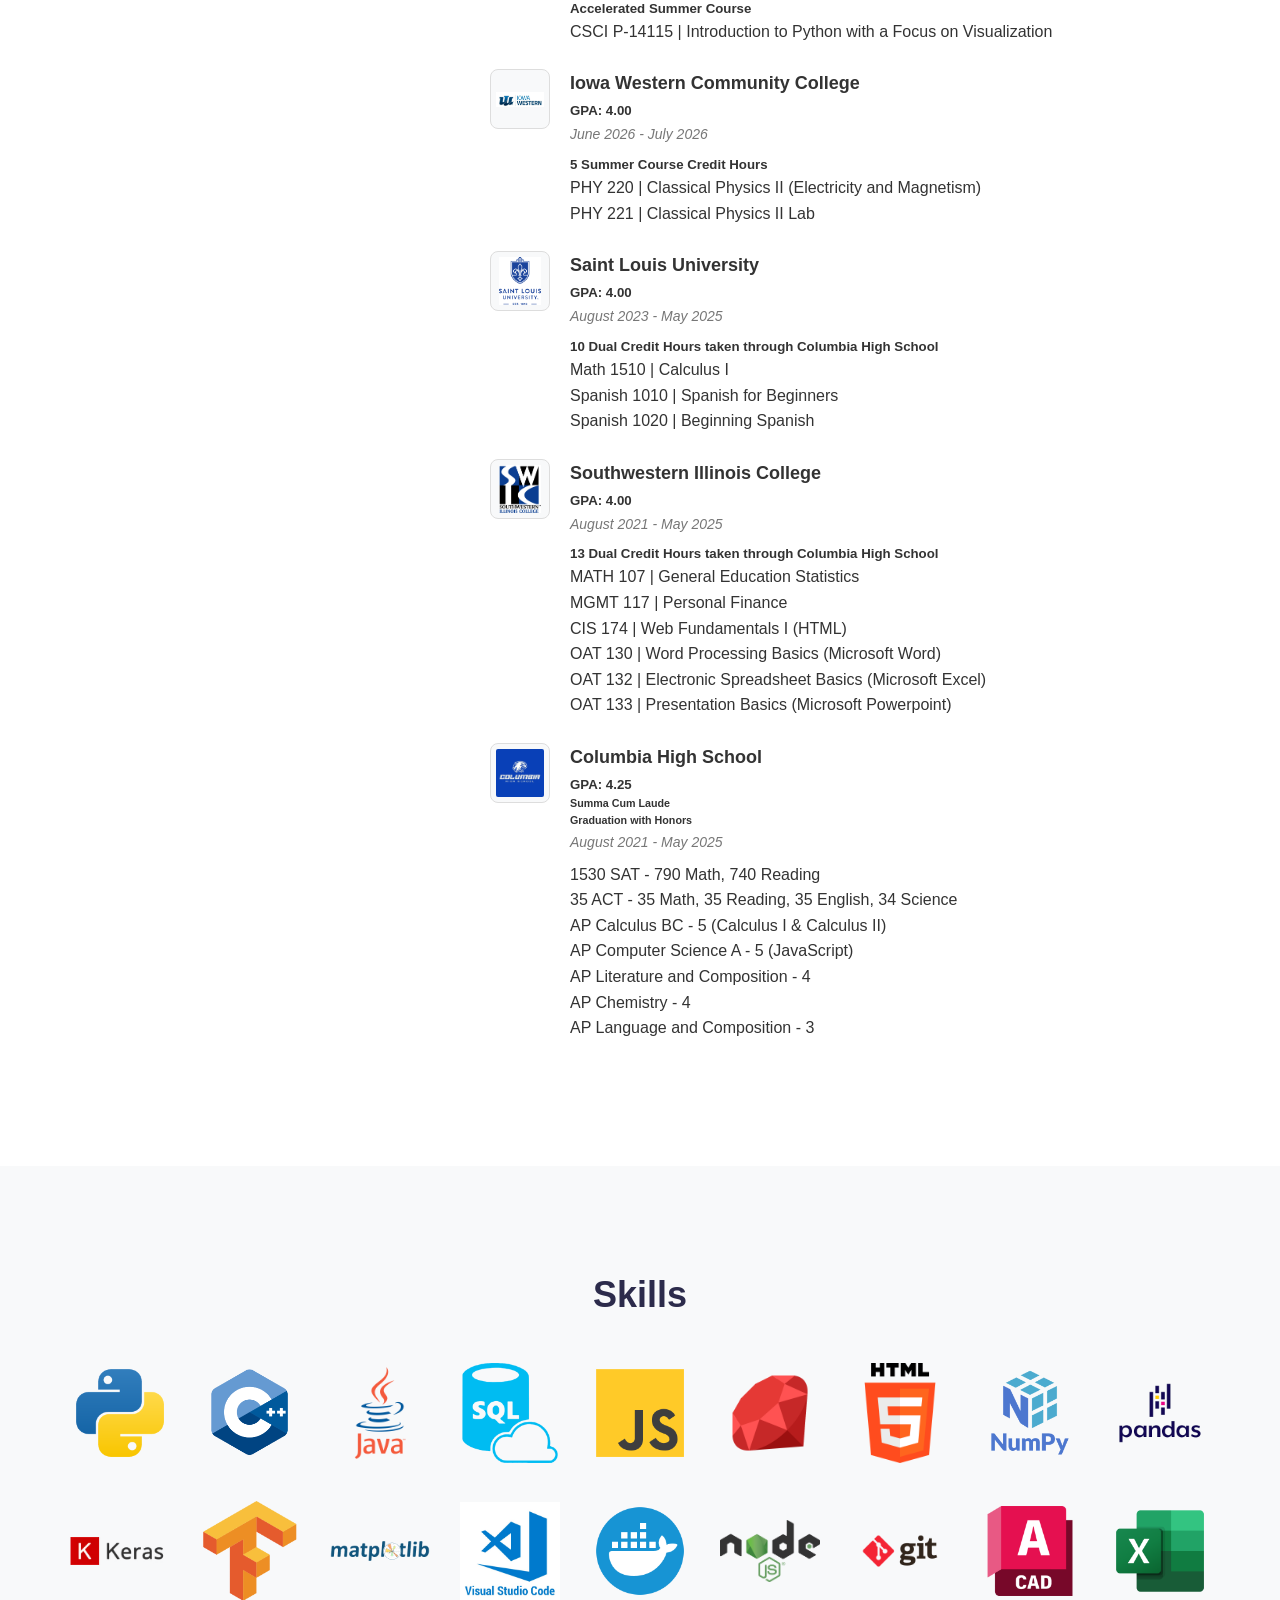
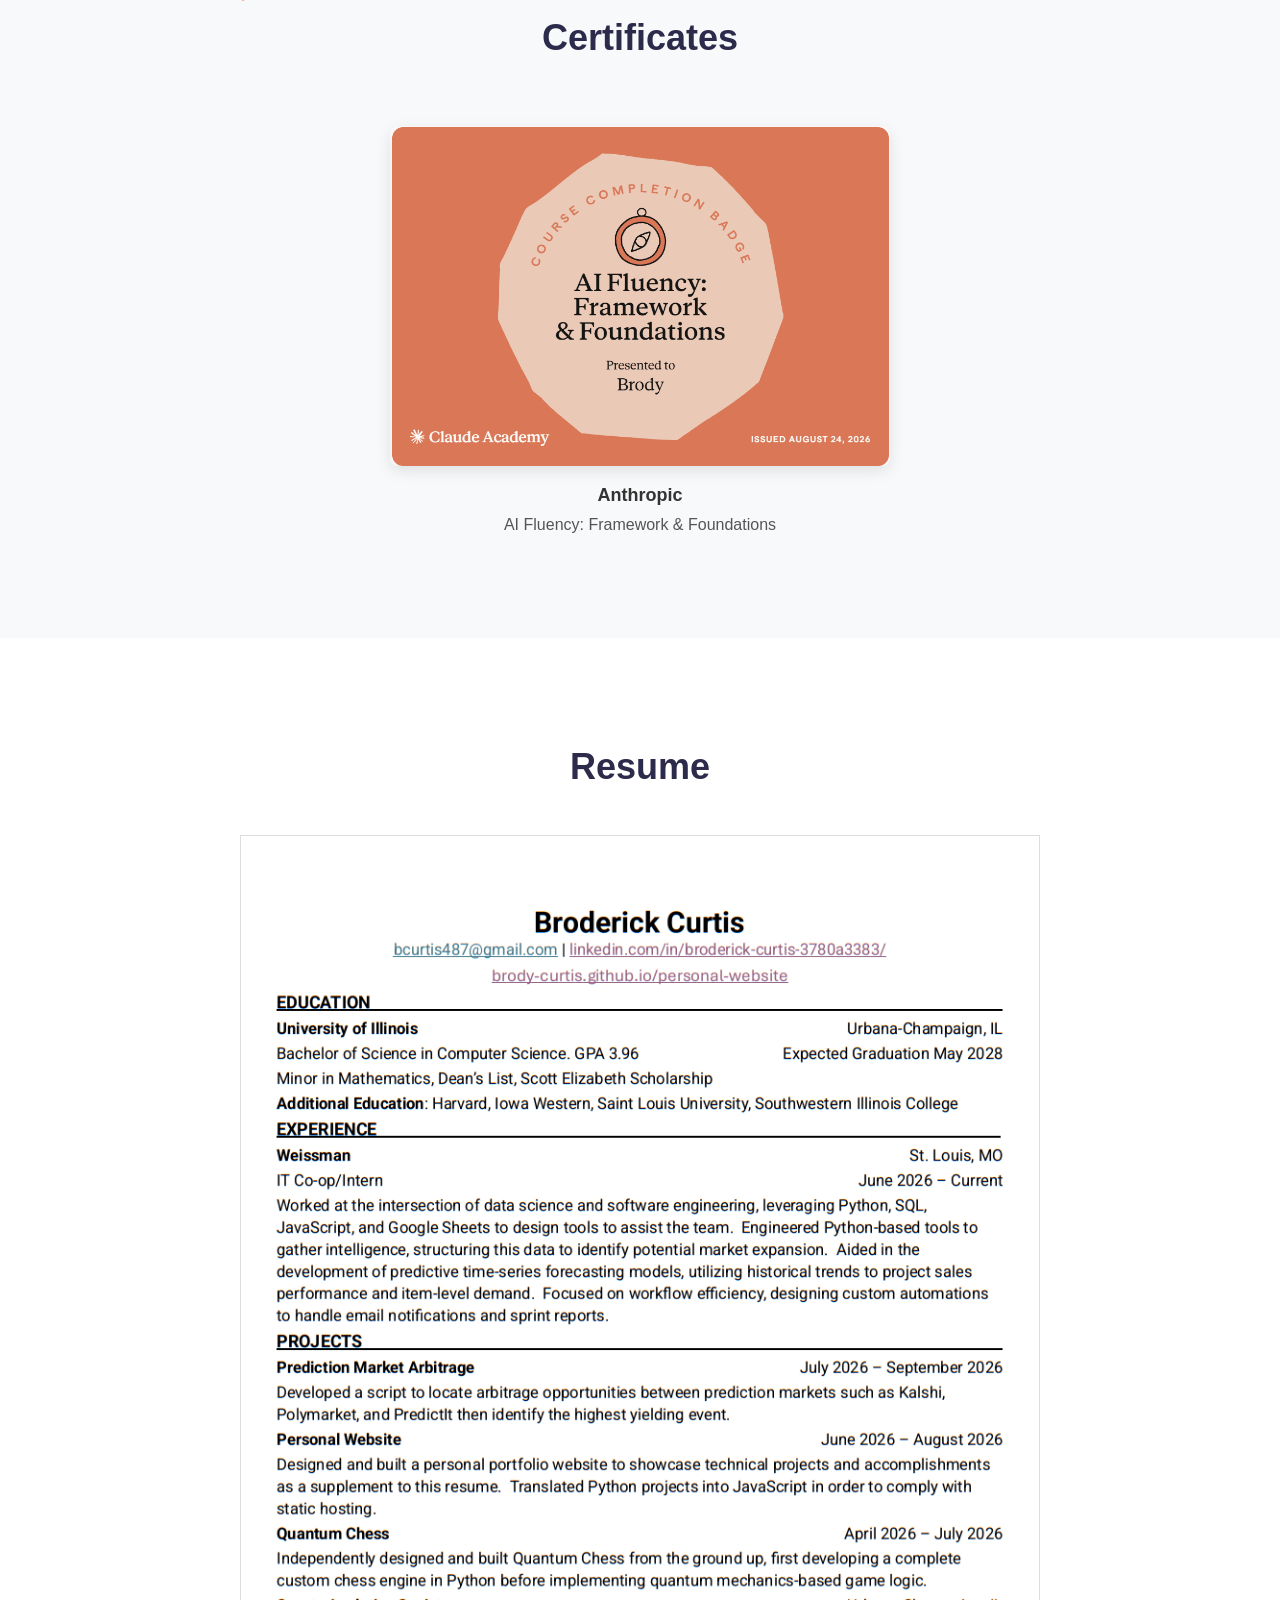
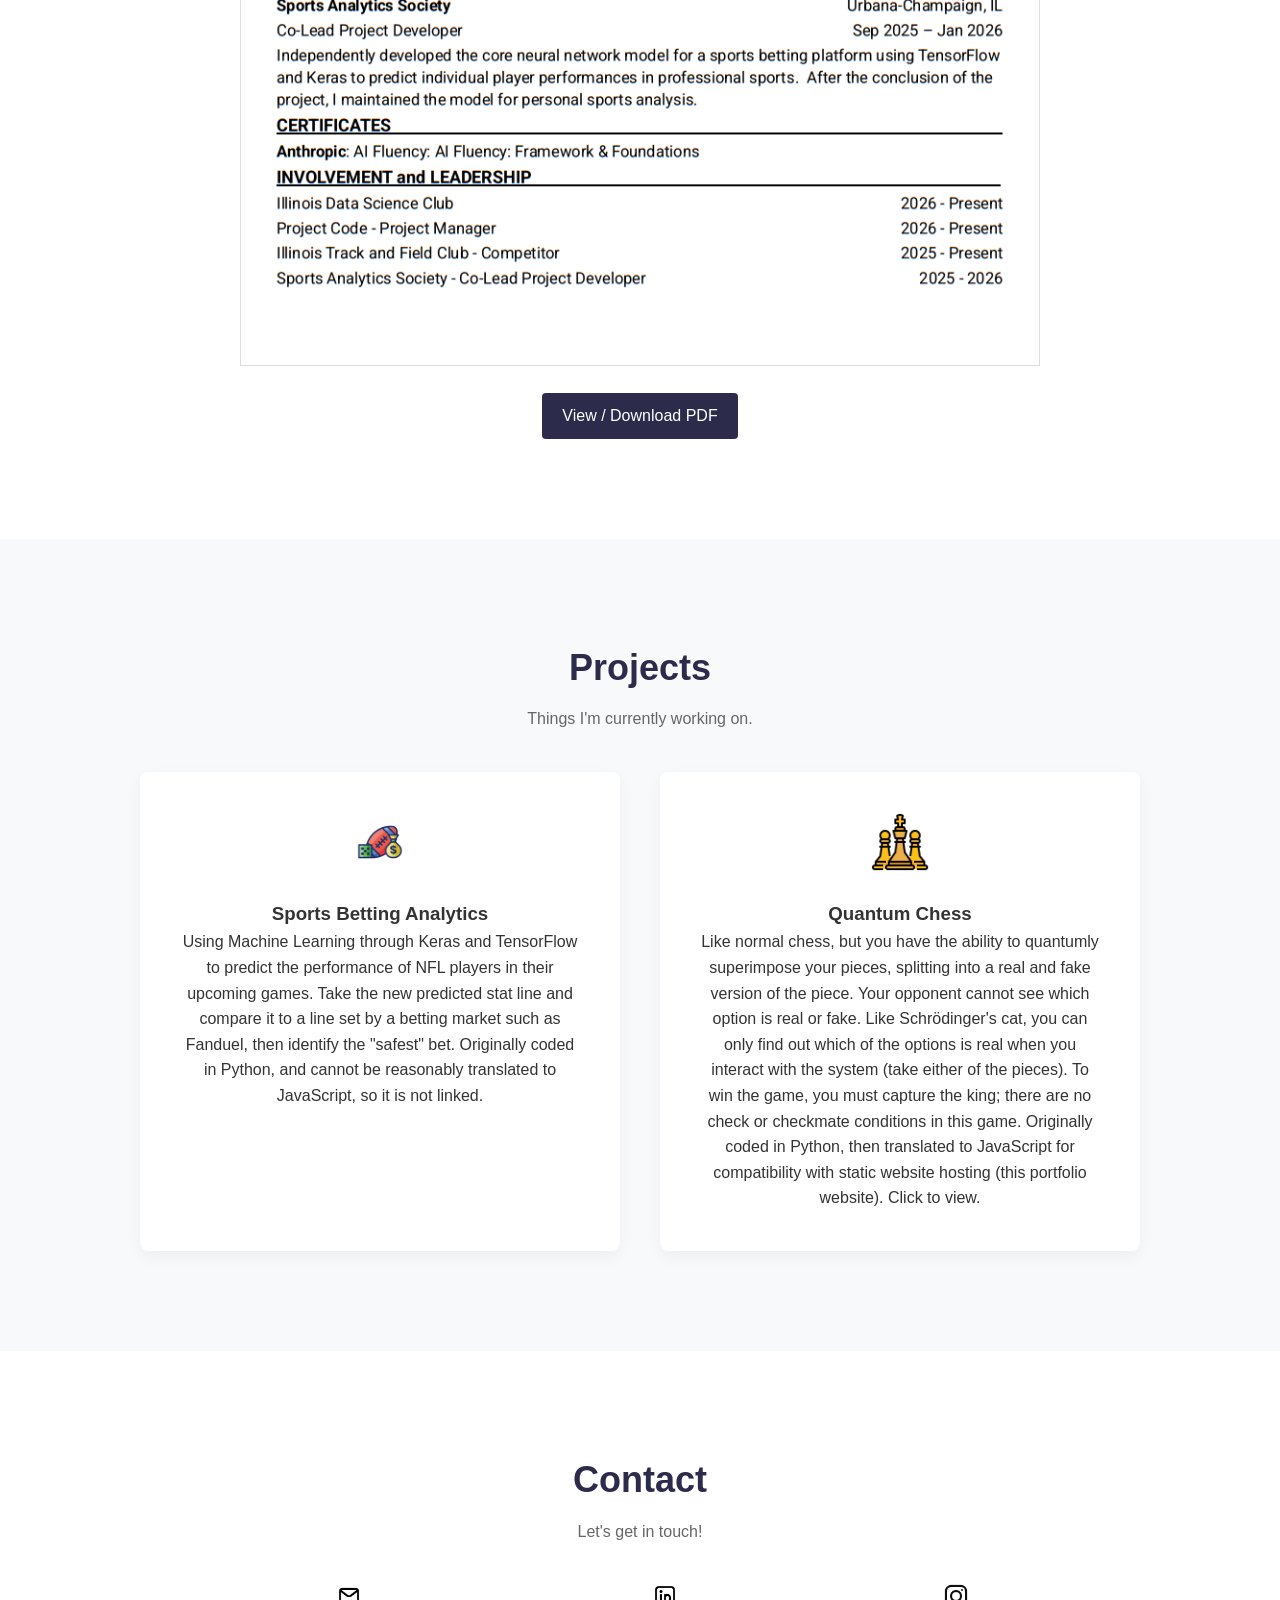
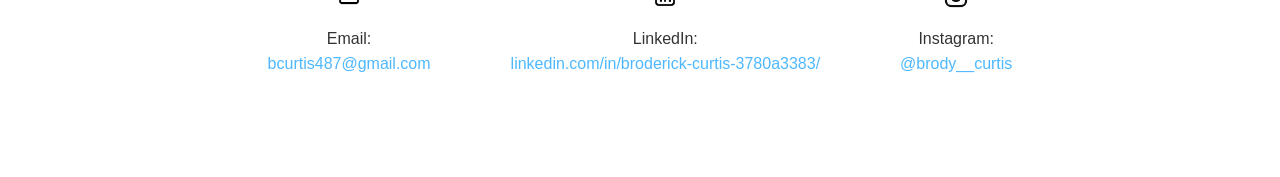
==== commit a7915a22: "Added claude certification, resume section, and revamped the projects section" ====
--- a/index.html
+++ b/index.html
@@ -169,6 +169,15 @@
             
             
         </div>
+
+        <h2>Certificates</h2>
+        <div class="certificate-block">
+            <img src="assets/ClaudeCertificate.png" alt="Claude Certificate" class="certificate-img">
+            <div class="certificate-details">
+                <h4>Anthropic</h4>
+                <p>AI Fluency: Framework & Foundations</p>
+            </div>
+        </div>
     </section>
 
     <section id="resume" class="section-container">
@@ -185,18 +194,16 @@
         <p class="subtitle">Things I'm currently working on.</p>
         
         <div class="projects-grid">
-            <!--
-            <a href="proj/prediction-vegas/frontend/index.html" class="project-card">
+            <div class="project-card">
                 <img src="assets/sportsbet.png" alt="Chess App Icon" class="project-icon">
                 <h3>Sports Betting Analytics</h3>
-                <p>A data parsing tool built to pull and analyze player statistics and rosters. Click to view.</p>
-            </a>
-            -->
+                <p>Using Machine Learning through Keras and TensorFlow to predict the performance of NFL players in their upcoming games.  Take the new predicted stat line and compare it to a line set by a betting market such as Fanduel, then identify the "safest" bet. Originally coded in Python, and cannot be reasonably translated to JavaScript, so it is not linked.</p>
+            </div>
 
             <a href="proj/Quantum_Chess/templates/index.html" class="project-card">
                 <img src="assets/chess.png" alt="Analytics Icon" class="project-icon">
                 <h3>Quantum Chess</h3>
-                <p>A full-stack web application with a customized frontend and backend logic. Click to view.</p>
+                <p>Like normal chess, but you have the ability to quantumly superimpose your pieces, splitting into a real and fake version of the piece. Your opponent cannot see which option is real or fake. Like Schrödinger's cat, you can only find out which of the options is real when you interact with the system (take either of the pieces). To win the game, you must capture the king; there are no check or checkmate conditions in this game. Originally coded in Python, then translated to JavaScript for compatibility with static website hosting (this portfolio website).  Click to view.</p>
             </a>
         </div>
     </section>
--- a/style.css
+++ b/style.css
@@ -223,3 +223,31 @@
     font-size: 15px;
     color: #555;
 }
+
+.certificate-block {
+    margin-top: 60px;
+    display: flex;
+    flex-direction: column;
+    align-items: center;
+    text-align: center;
+}
+
+.certificate-img {
+    width: 100%;
+    max-width: 500px;
+    height: auto;
+    border-radius: 8px;
+    box-shadow: 0 5px 15px rgba(0,0,0,0.1);
+    margin-bottom: 15px;
+}
+
+.certificate-details h4 {
+    font-size: 18px;
+    color: #333;
+    margin-bottom: 2px;
+}
+
+.certificate-details p {
+    margin-bottom: 0;
+    color: #555;
+}
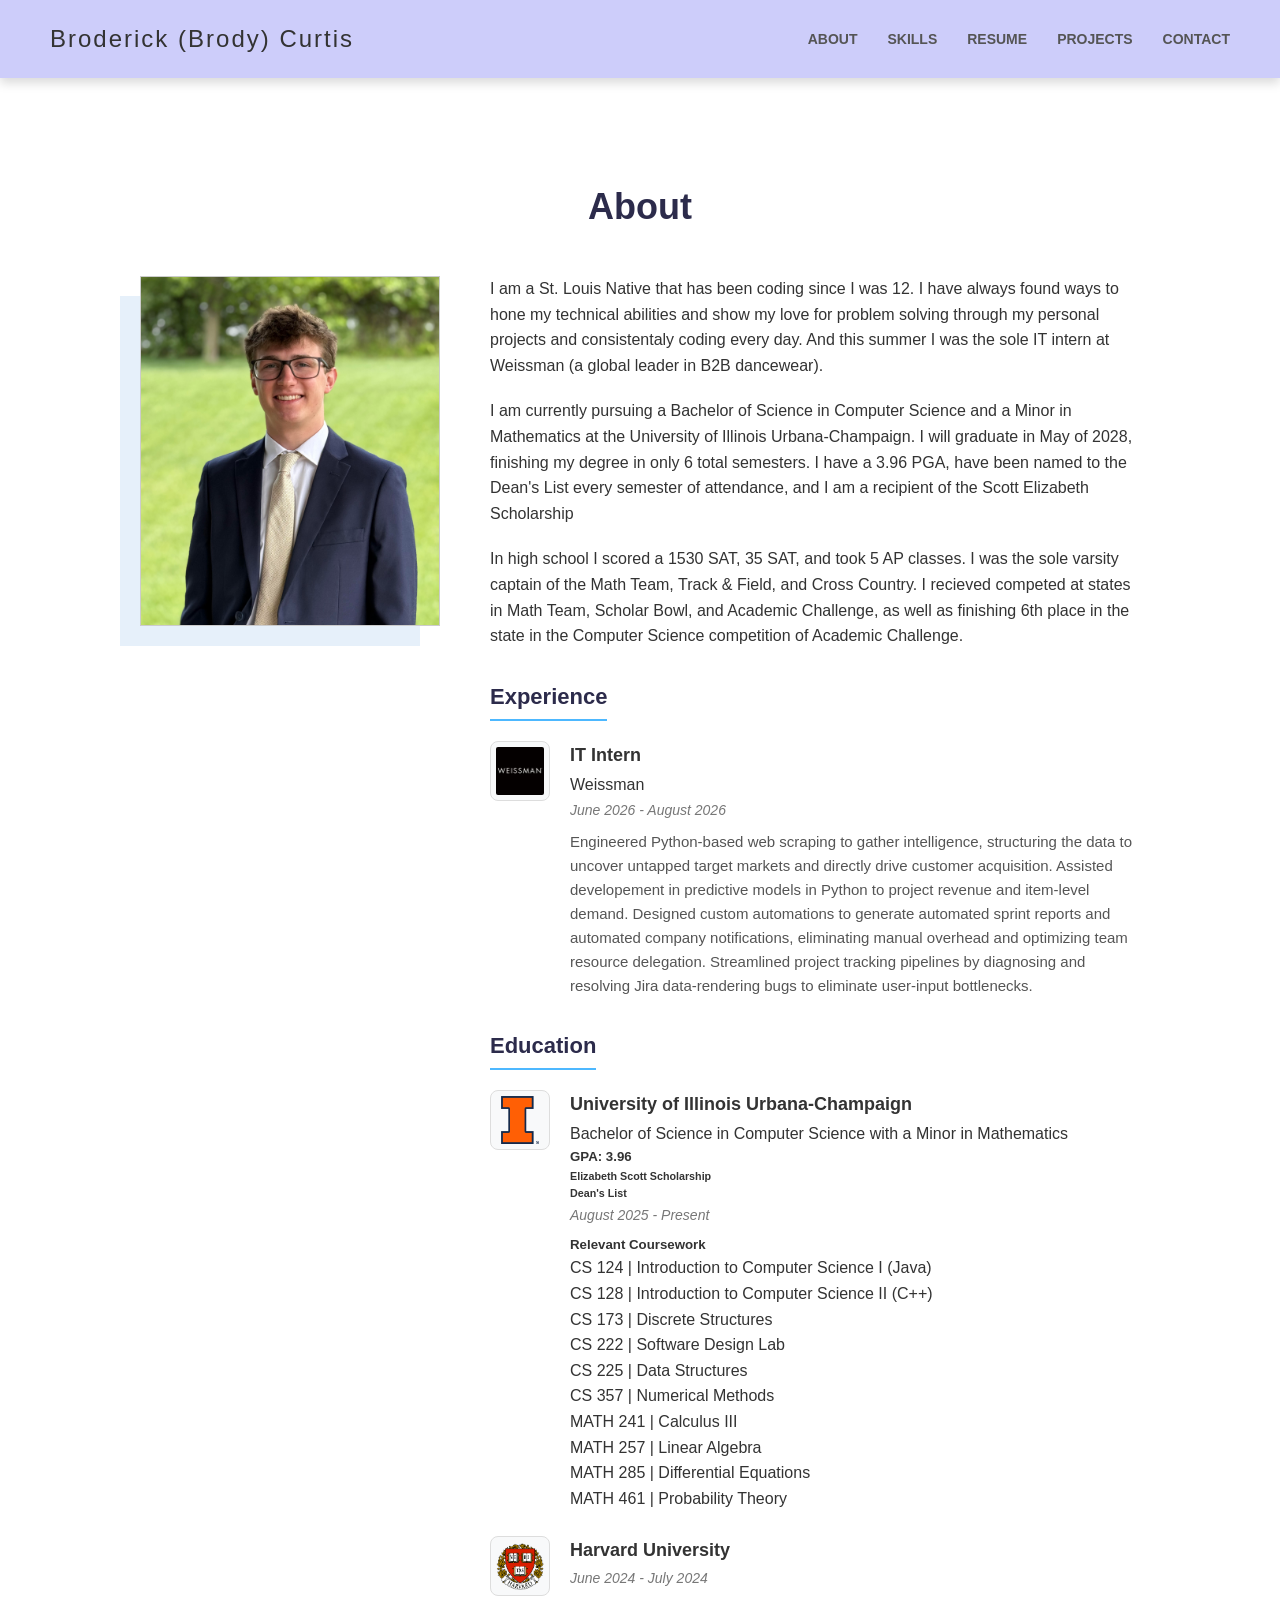
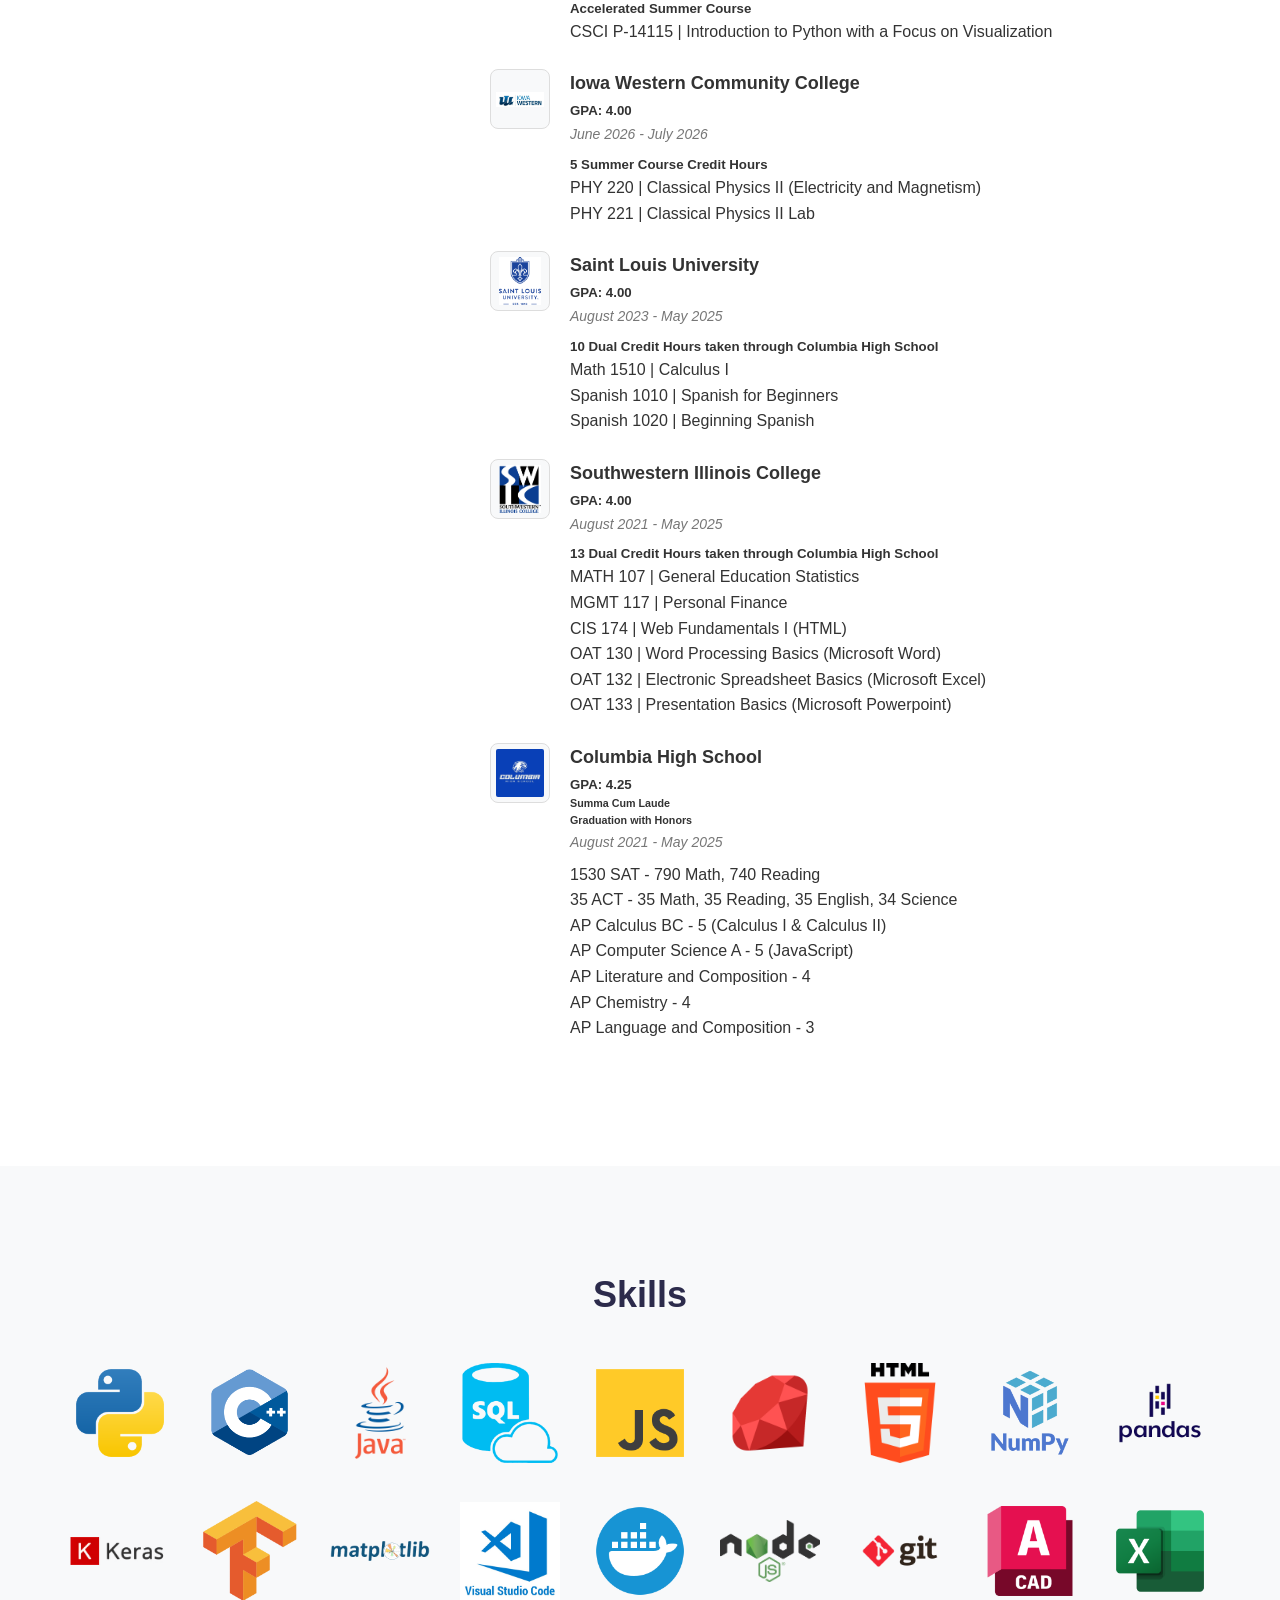
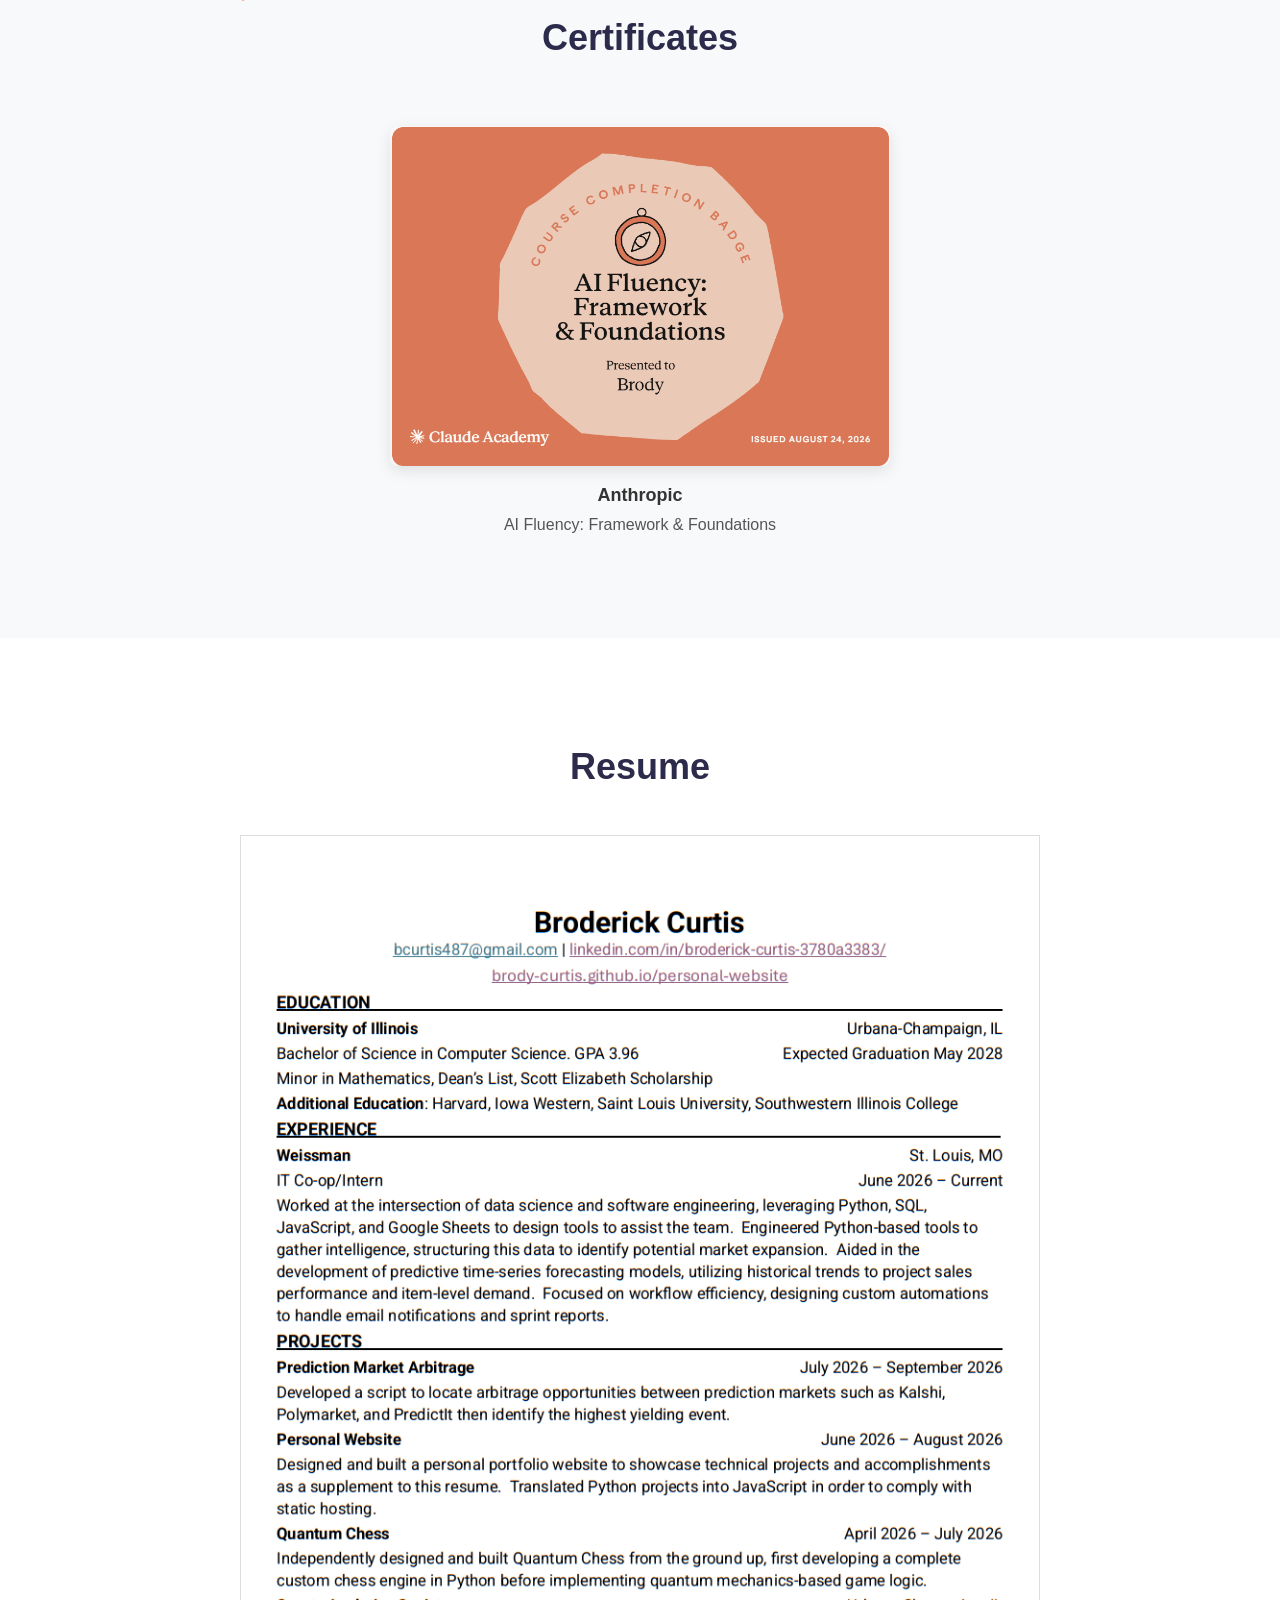
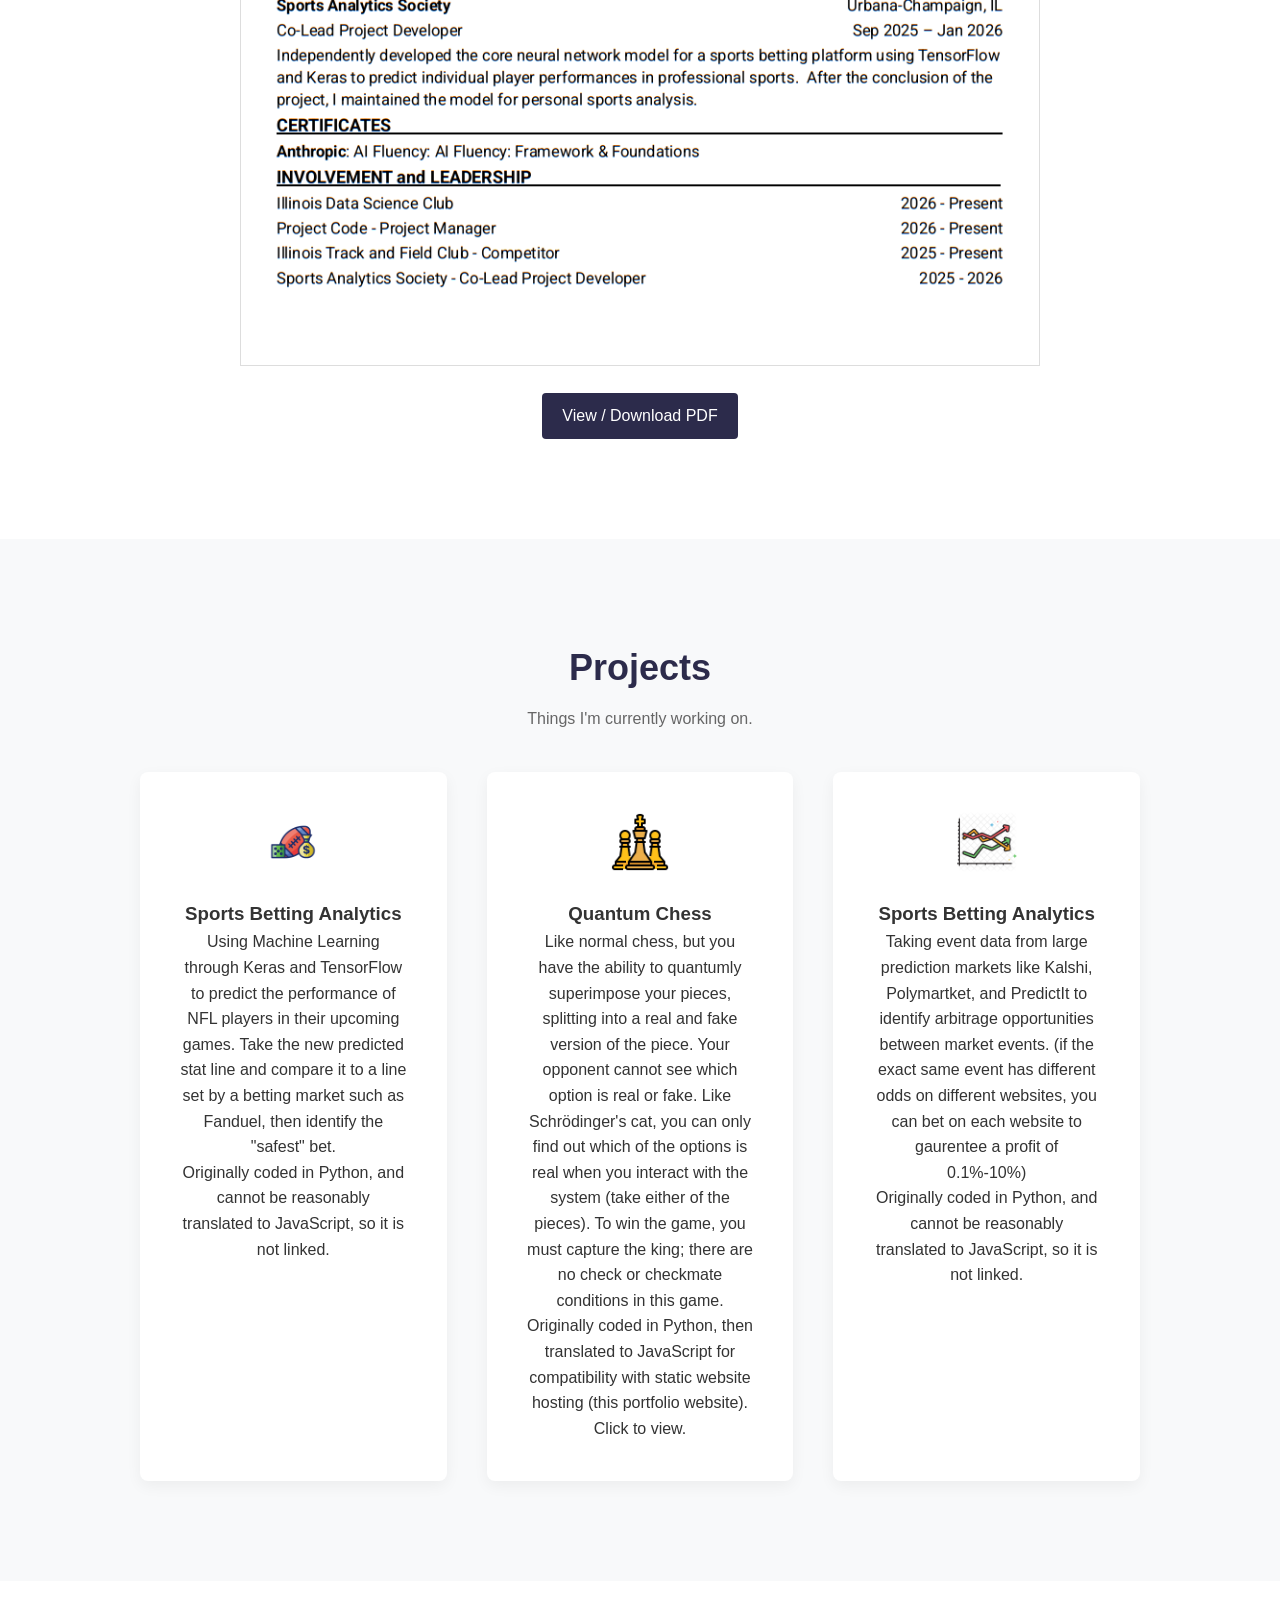
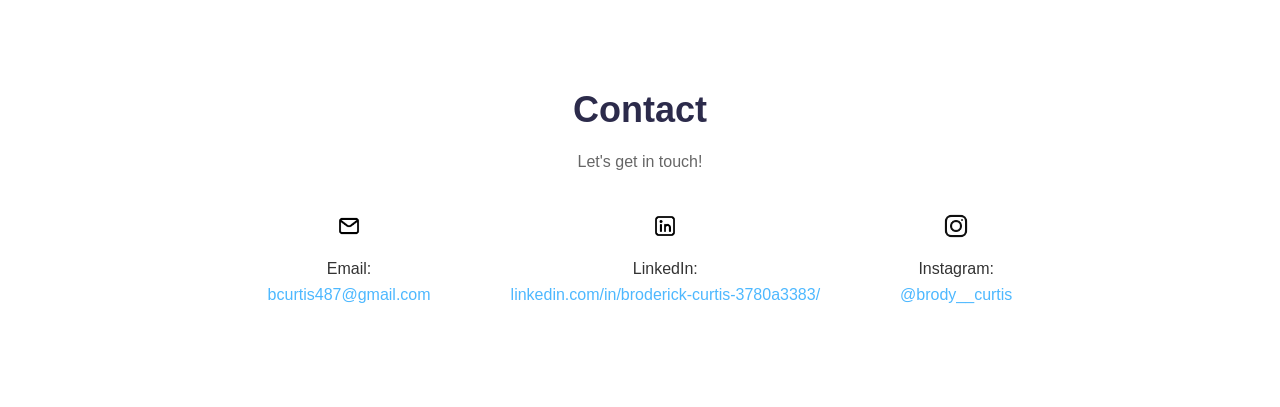
==== commit c76b69fd: "Added prediction market card and project" ====
--- a/index.html
+++ b/index.html
@@ -185,7 +185,7 @@
         <div class="resume-placeholder">
             <img src="assets/Resume.png" alt="Resume">
             <br>
-            <a href="assets/Resume.pdf" target="_blank" class="btn">View / Download PDF</a>
+            <a href="assets/Resume.png" target="_blank" class="btn">View / Download PDF</a>
         </div>
     </section>
 
@@ -195,16 +195,25 @@
         
         <div class="projects-grid">
             <div class="project-card">
-                <img src="assets/sportsbet.png" alt="Chess App Icon" class="project-icon">
+                <img src="assets/sportsbet.png" alt="Sports Analytics Icon" class="project-icon">
                 <h3>Sports Betting Analytics</h3>
-                <p>Using Machine Learning through Keras and TensorFlow to predict the performance of NFL players in their upcoming games.  Take the new predicted stat line and compare it to a line set by a betting market such as Fanduel, then identify the "safest" bet. Originally coded in Python, and cannot be reasonably translated to JavaScript, so it is not linked.</p>
+                <p>Using Machine Learning through Keras and TensorFlow to predict the performance of NFL players in their upcoming games.  Take the new predicted stat line and compare it to a line set by a betting market such as Fanduel, then identify the "safest" bet.</p>
+                <p>Originally coded in Python, and cannot be reasonably translated to JavaScript, so it is not linked.</p>
             </div>
 
             <a href="proj/Quantum_Chess/templates/index.html" class="project-card">
-                <img src="assets/chess.png" alt="Analytics Icon" class="project-icon">
+                <img src="assets/chess.png" alt="Chess App Icon" class="project-icon">
                 <h3>Quantum Chess</h3>
-                <p>Like normal chess, but you have the ability to quantumly superimpose your pieces, splitting into a real and fake version of the piece. Your opponent cannot see which option is real or fake. Like Schrödinger's cat, you can only find out which of the options is real when you interact with the system (take either of the pieces). To win the game, you must capture the king; there are no check or checkmate conditions in this game. Originally coded in Python, then translated to JavaScript for compatibility with static website hosting (this portfolio website).  Click to view.</p>
+                <p>Like normal chess, but you have the ability to quantumly superimpose your pieces, splitting into a real and fake version of the piece. Your opponent cannot see which option is real or fake. Like Schrödinger's cat, you can only find out which of the options is real when you interact with the system (take either of the pieces). To win the game, you must capture the king; there are no check or checkmate conditions in this game.</p>
+                <p>Originally coded in Python, then translated to JavaScript for compatibility with static website hosting (this portfolio website).  Click to view.</p>
             </a>
+
+            <div class="project-card">
+                <img src="assets/prediction-market.webp" alt="Prediction Market Icon" class="project-icon">
+                <h3>Sports Betting Analytics</h3>
+                <p>Taking event data from large prediction markets like Kalshi, Polymartket, and PredictIt to identify arbitrage opportunities between market events.  (if the exact same event has different odds on different websites, you can bet on each website to gaurentee a profit of 0.1%-10%)</p>
+                <p>Originally coded in Python, and cannot be reasonably translated to JavaScript, so it is not linked.</p>
+            </div>
         </div>
     </section>
 
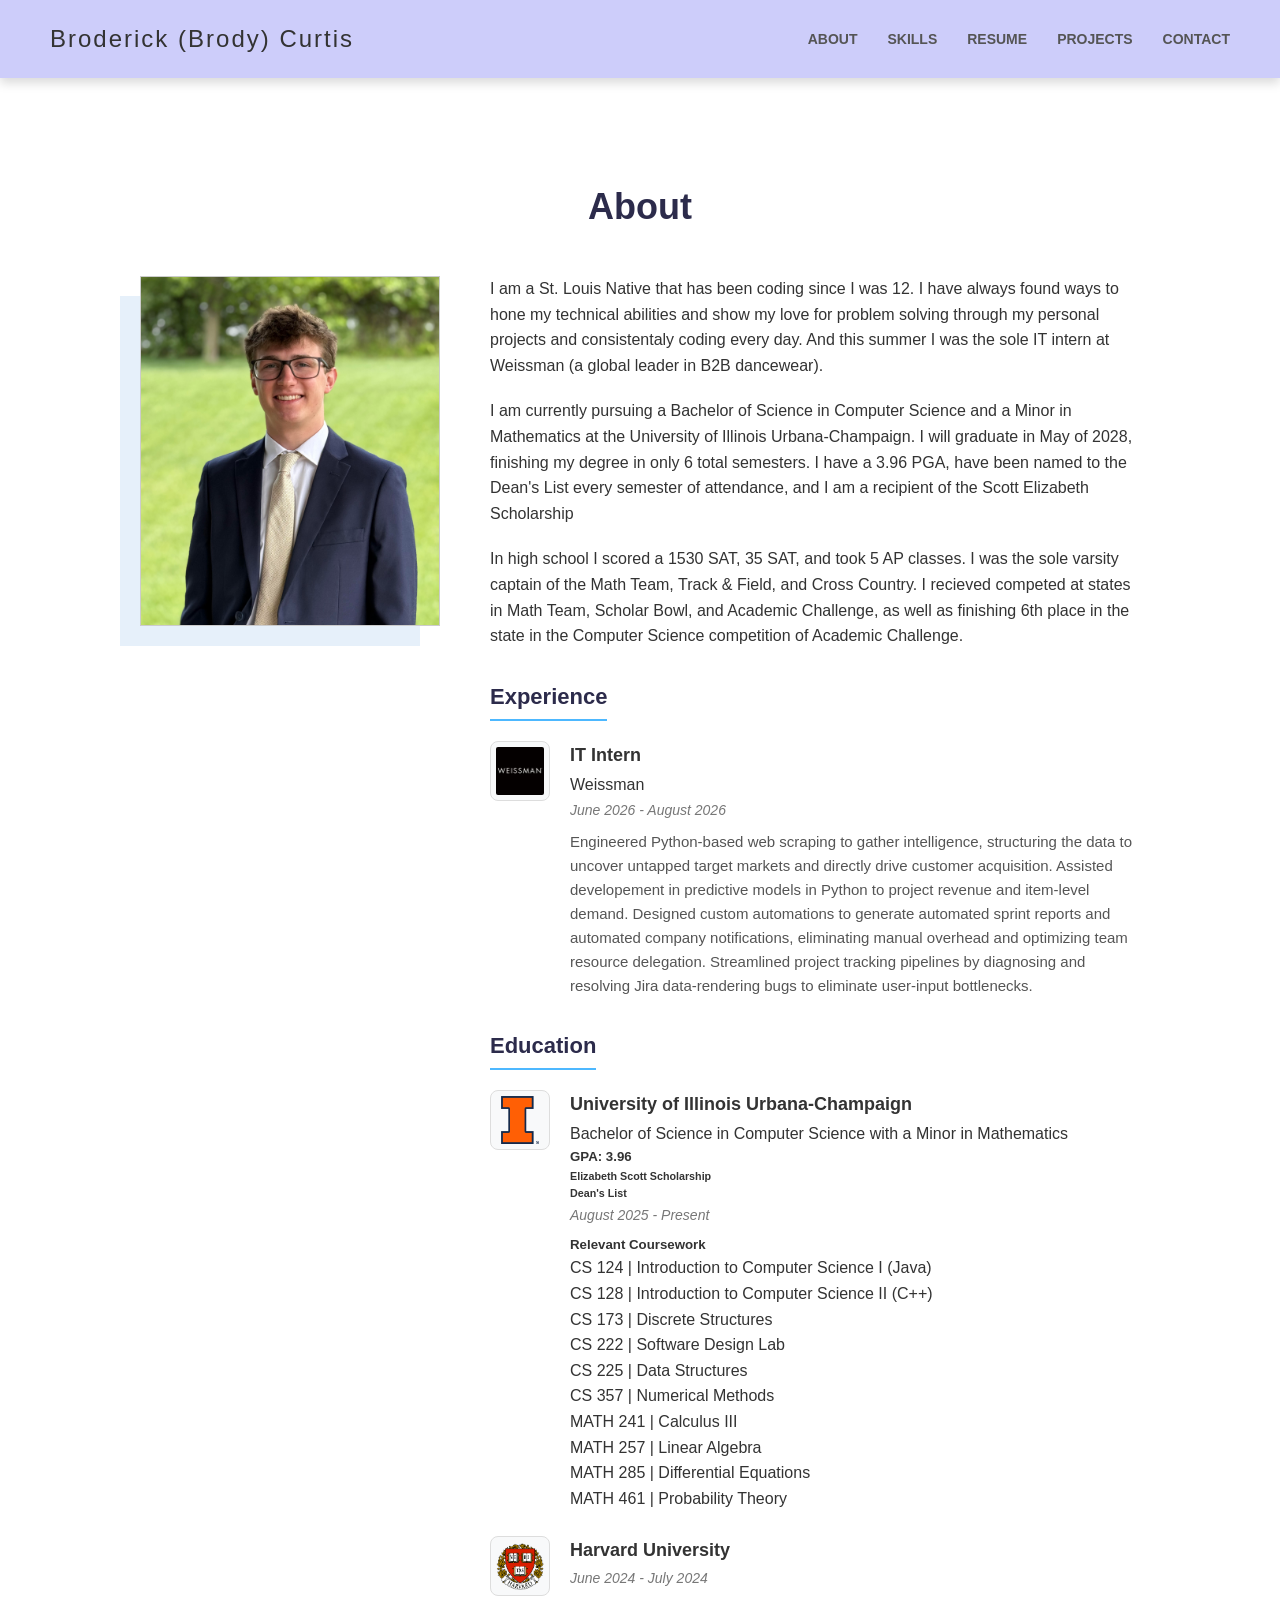
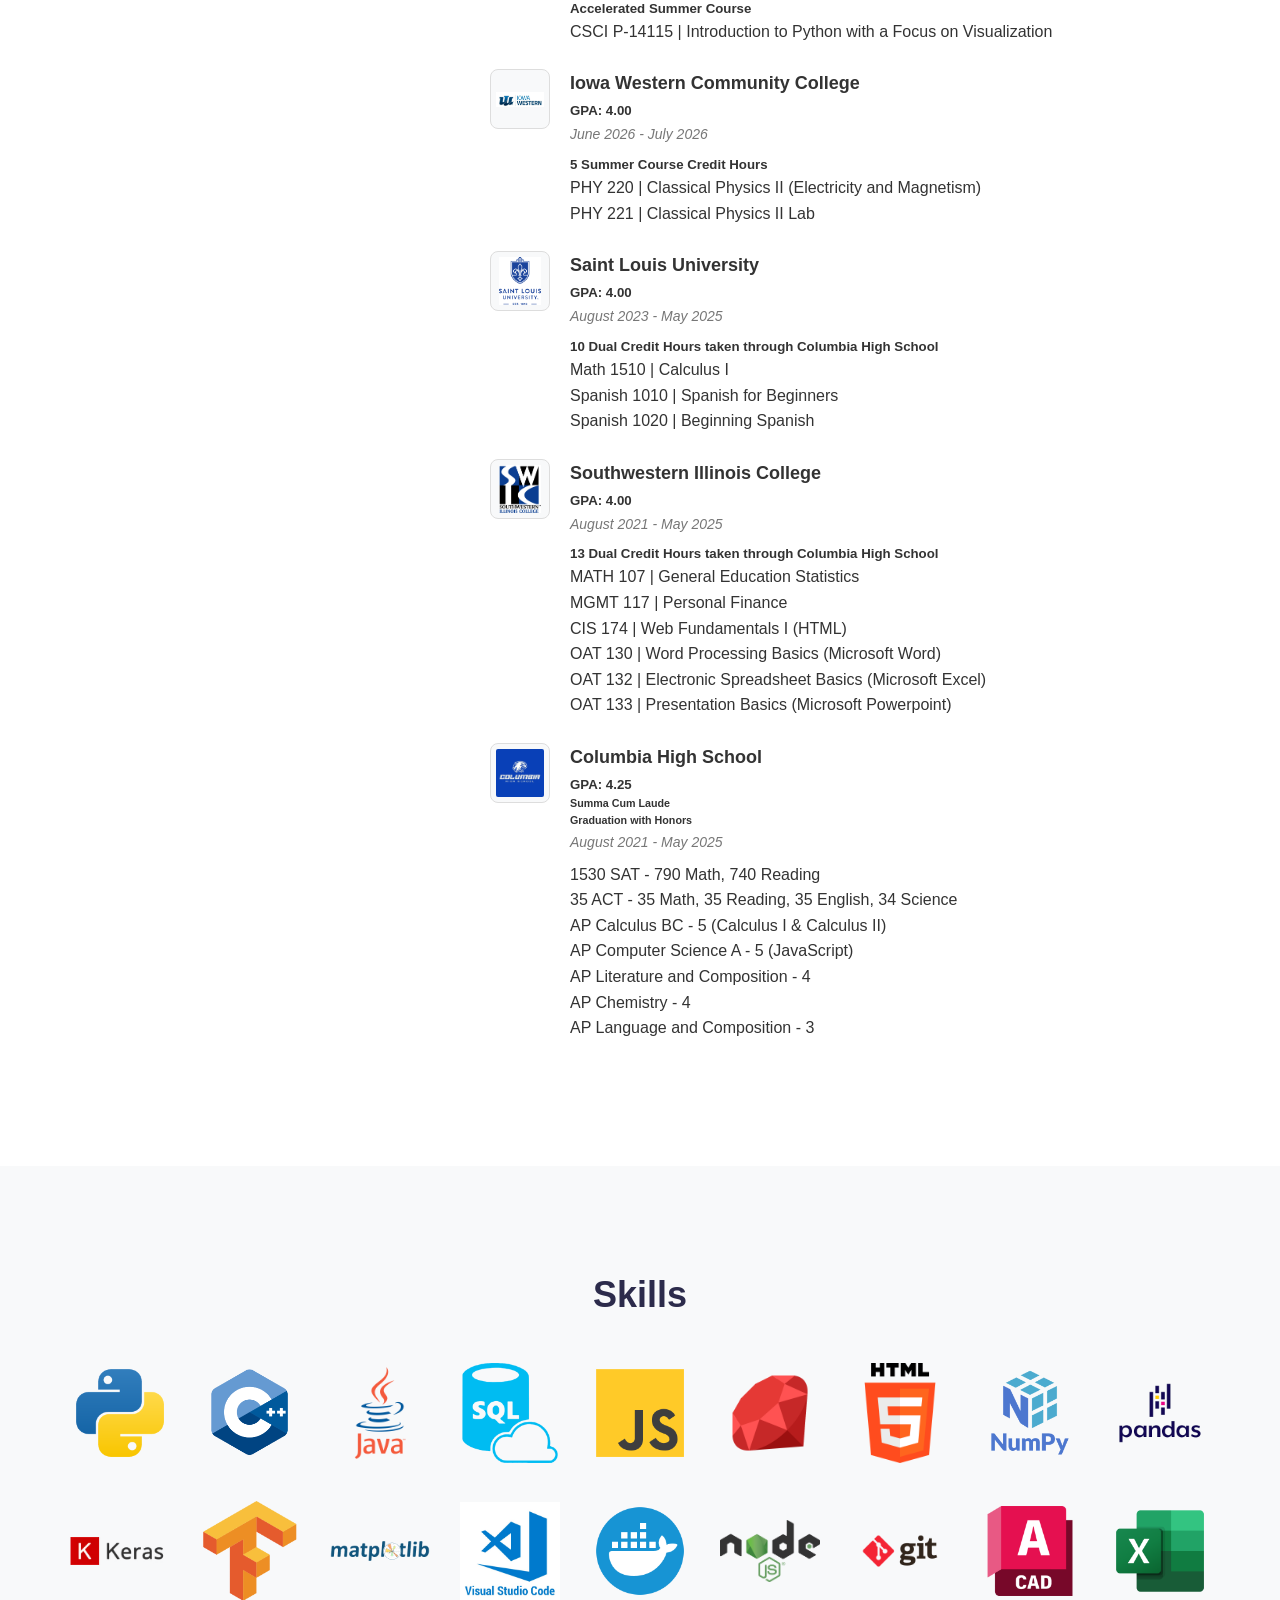
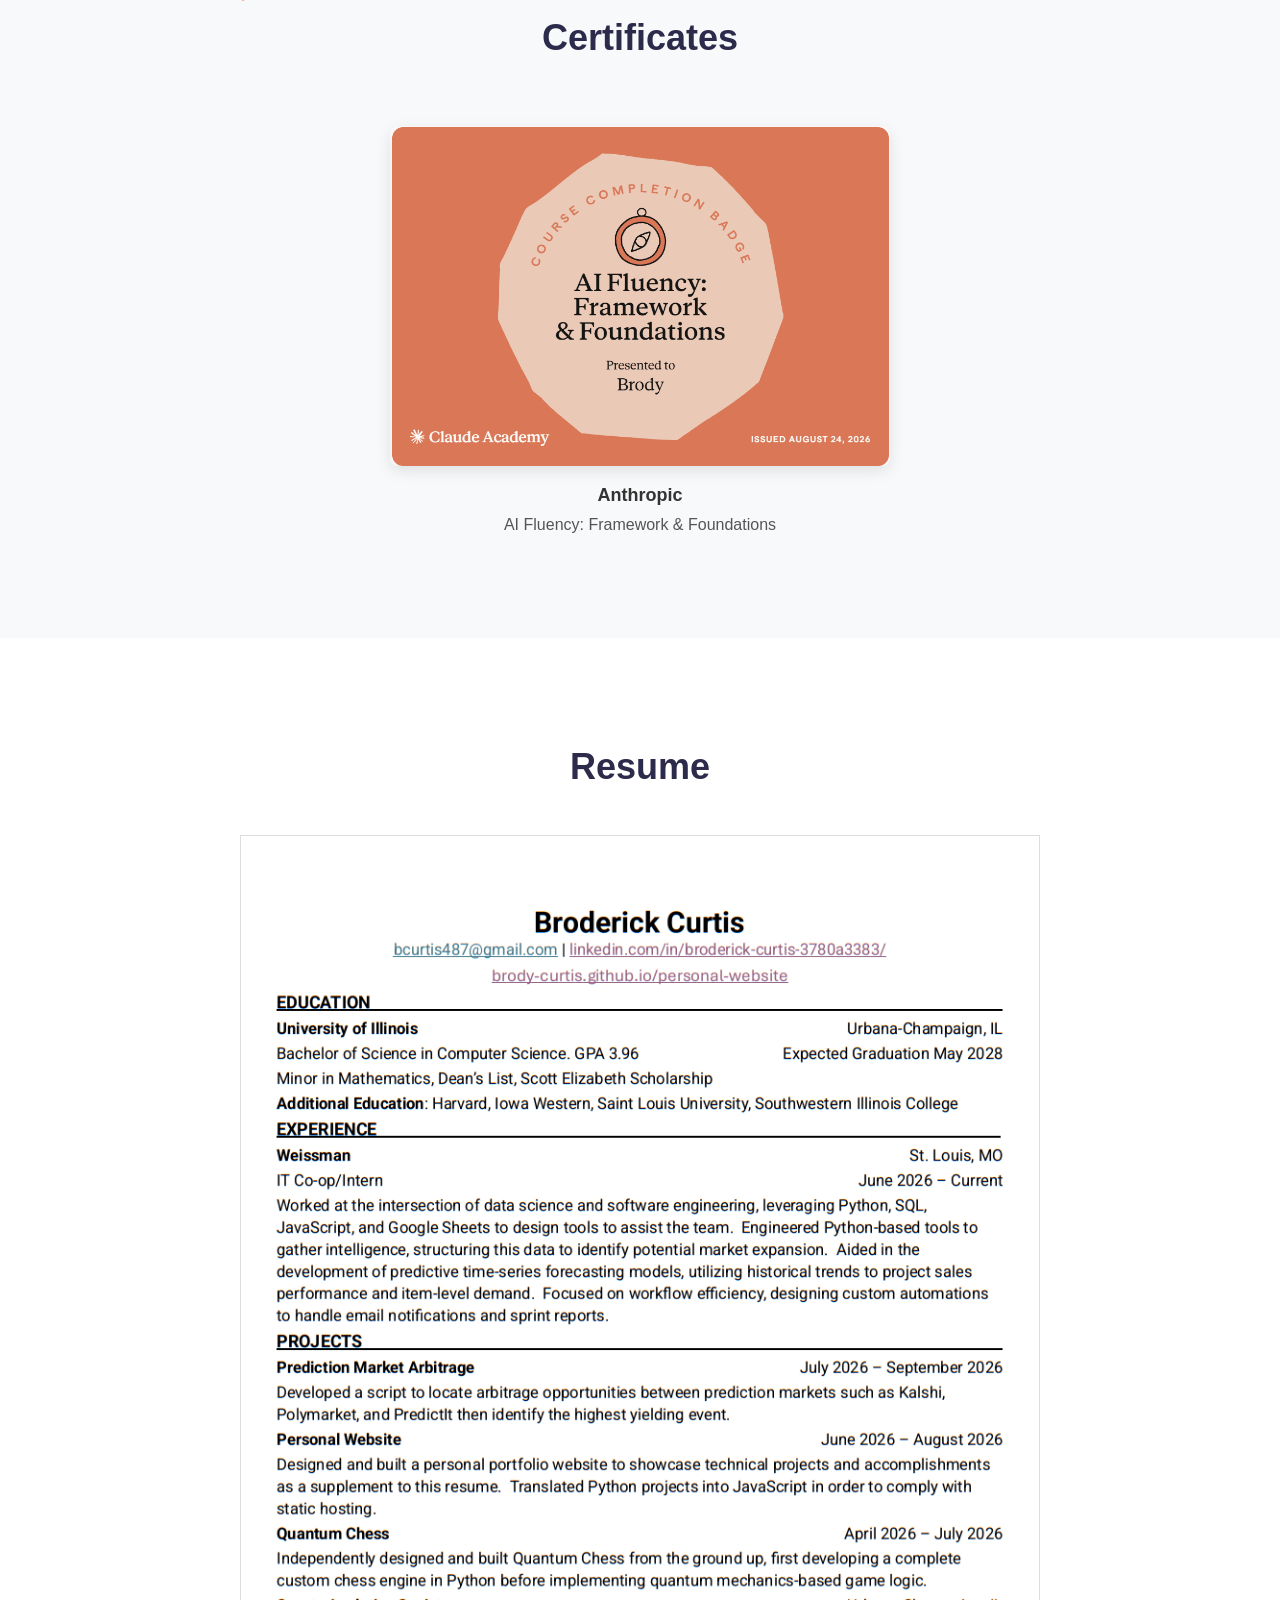
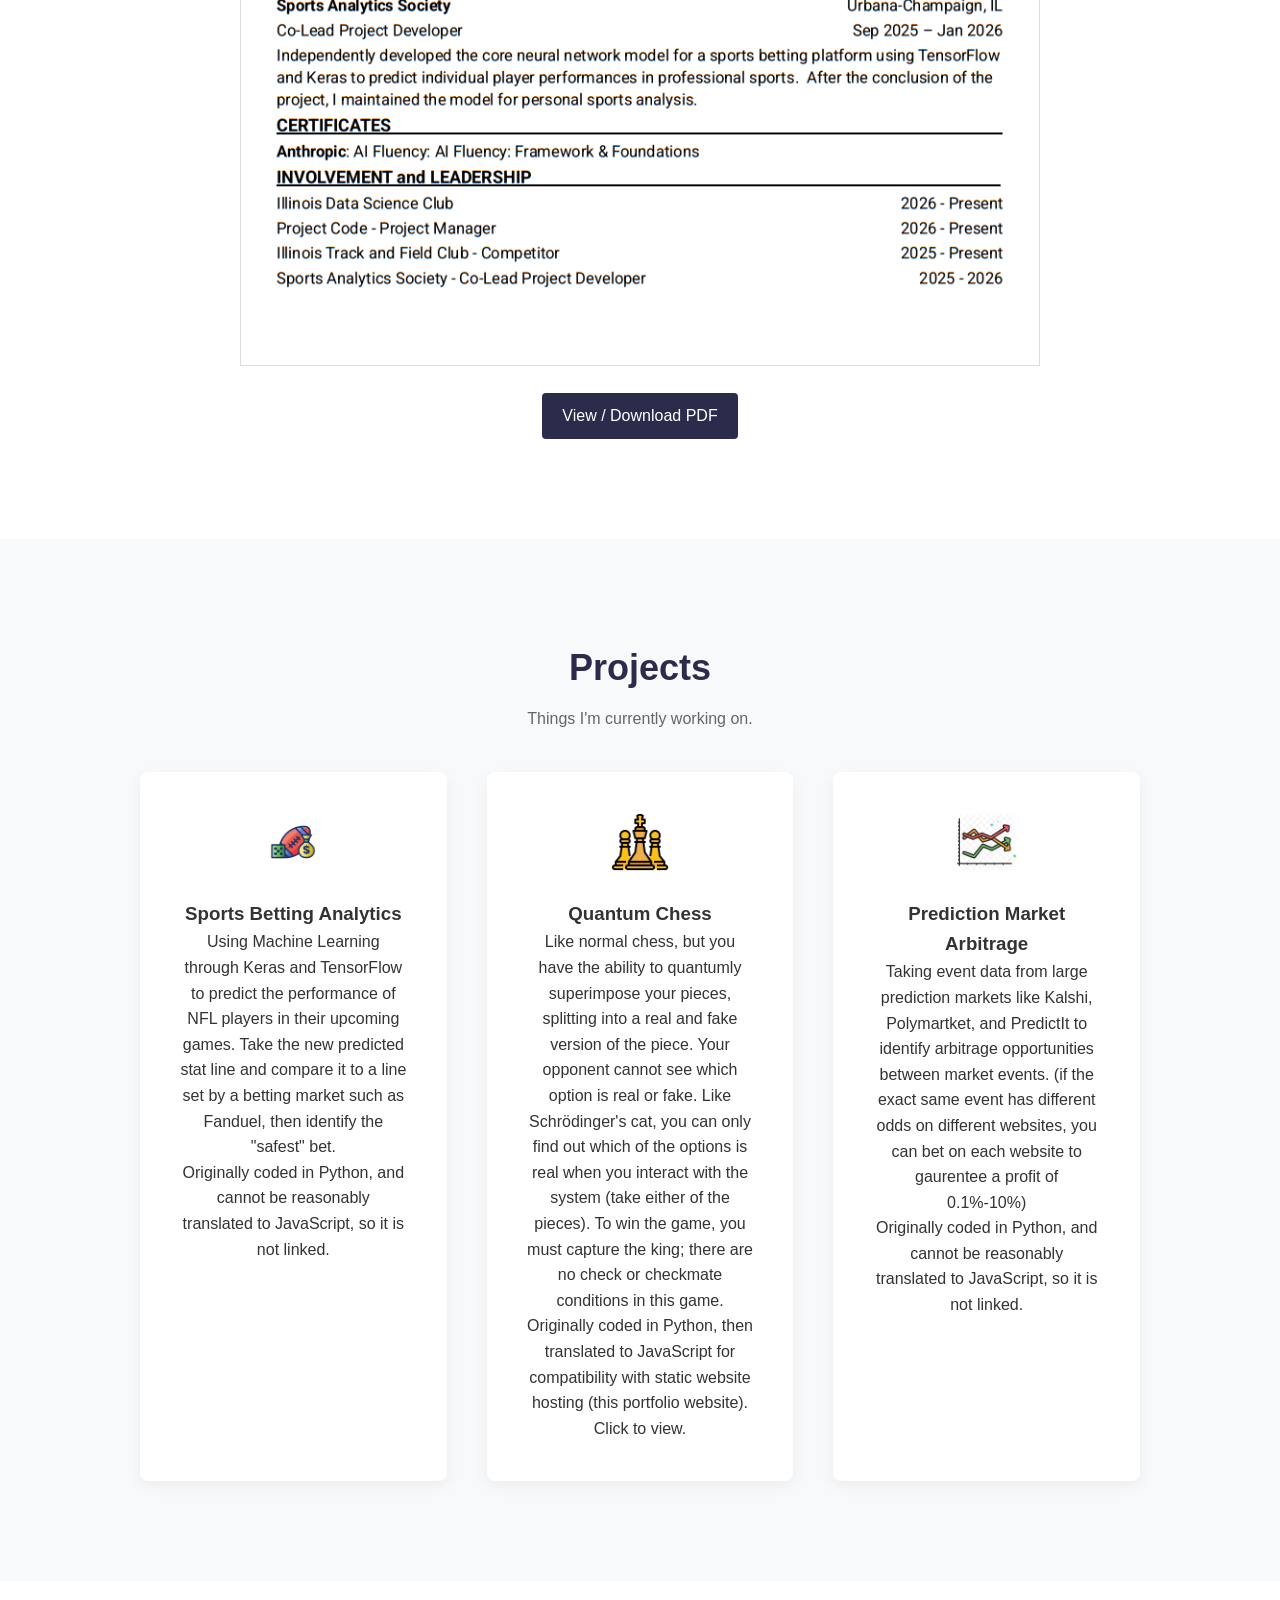
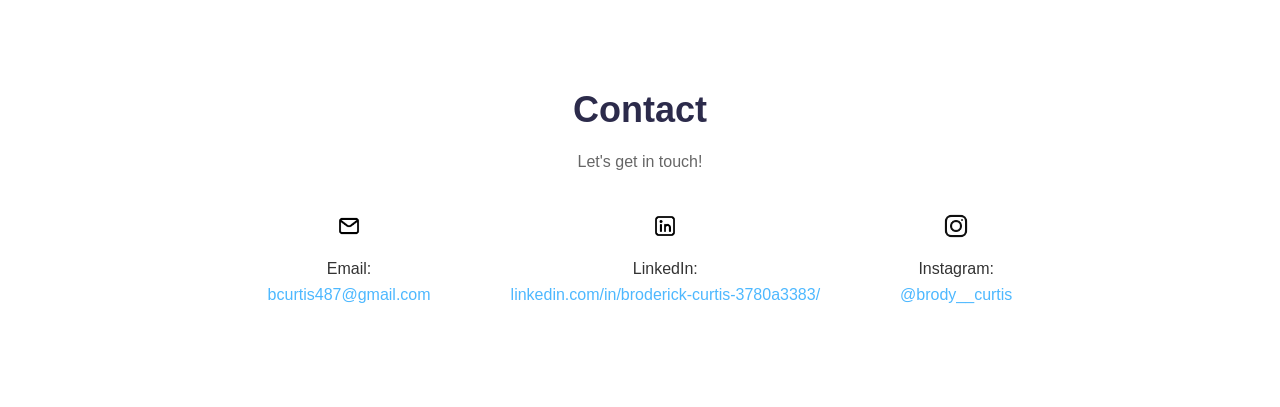
==== commit cde26905: "Edited the project cards to properly represent the project names" ====
--- a/index.html
+++ b/index.html
@@ -210,7 +210,7 @@
 
             <div class="project-card">
                 <img src="assets/prediction-market.webp" alt="Prediction Market Icon" class="project-icon">
-                <h3>Sports Betting Analytics</h3>
+                <h3>Prediction Market Arbitrage</h3>
                 <p>Taking event data from large prediction markets like Kalshi, Polymartket, and PredictIt to identify arbitrage opportunities between market events.  (if the exact same event has different odds on different websites, you can bet on each website to gaurentee a profit of 0.1%-10%)</p>
                 <p>Originally coded in Python, and cannot be reasonably translated to JavaScript, so it is not linked.</p>
             </div>
